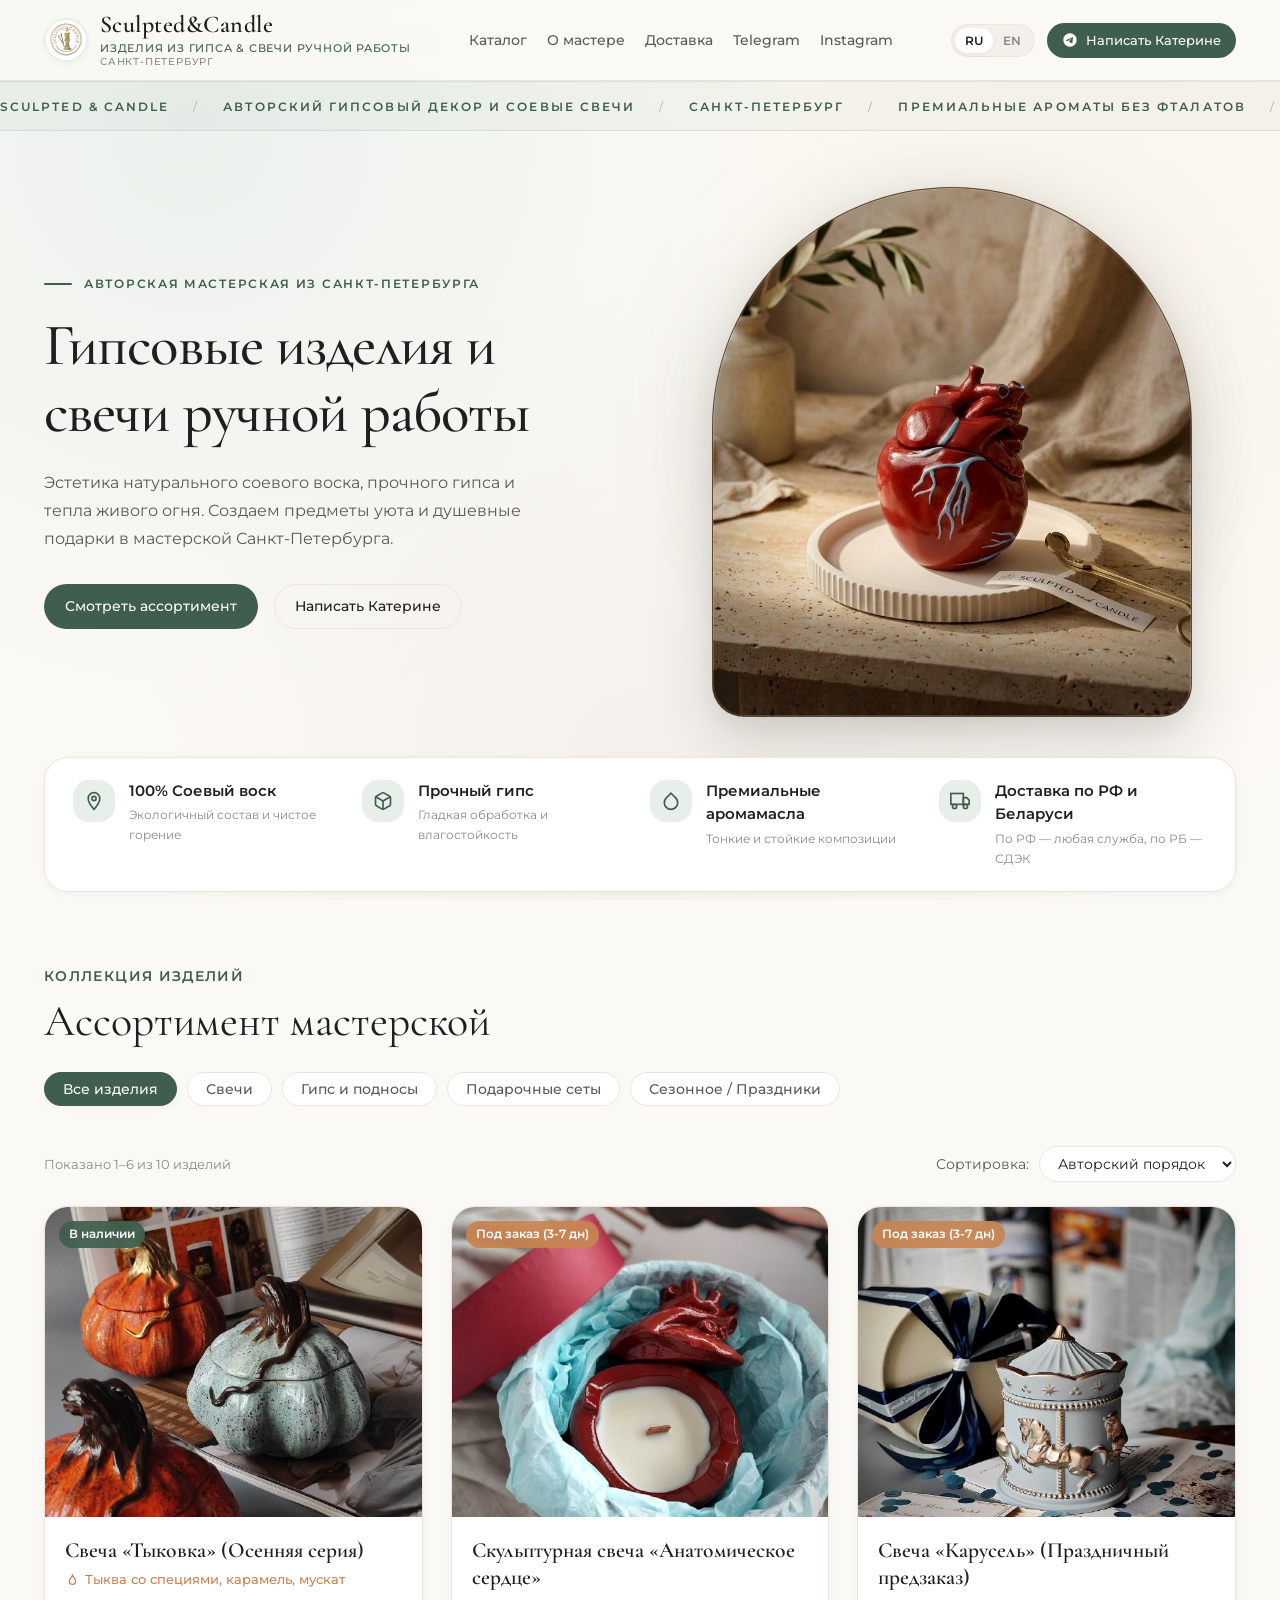
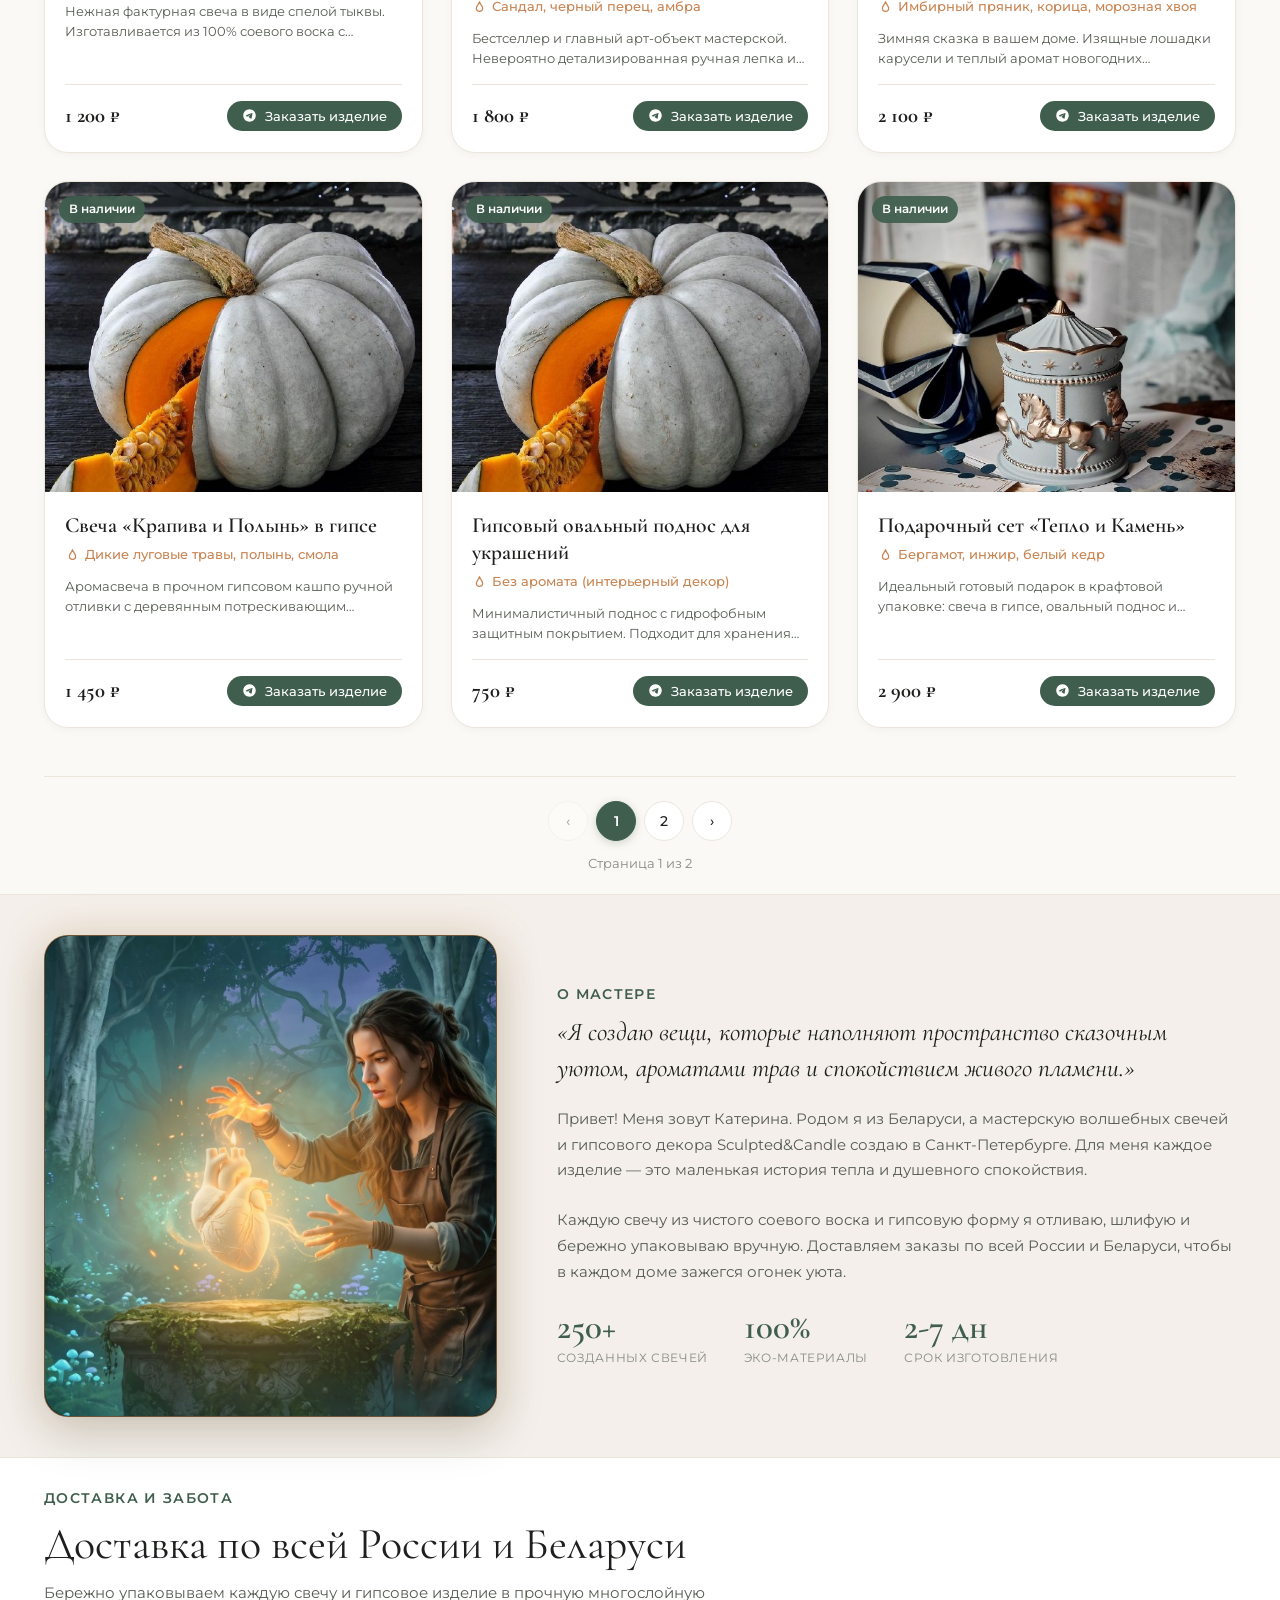
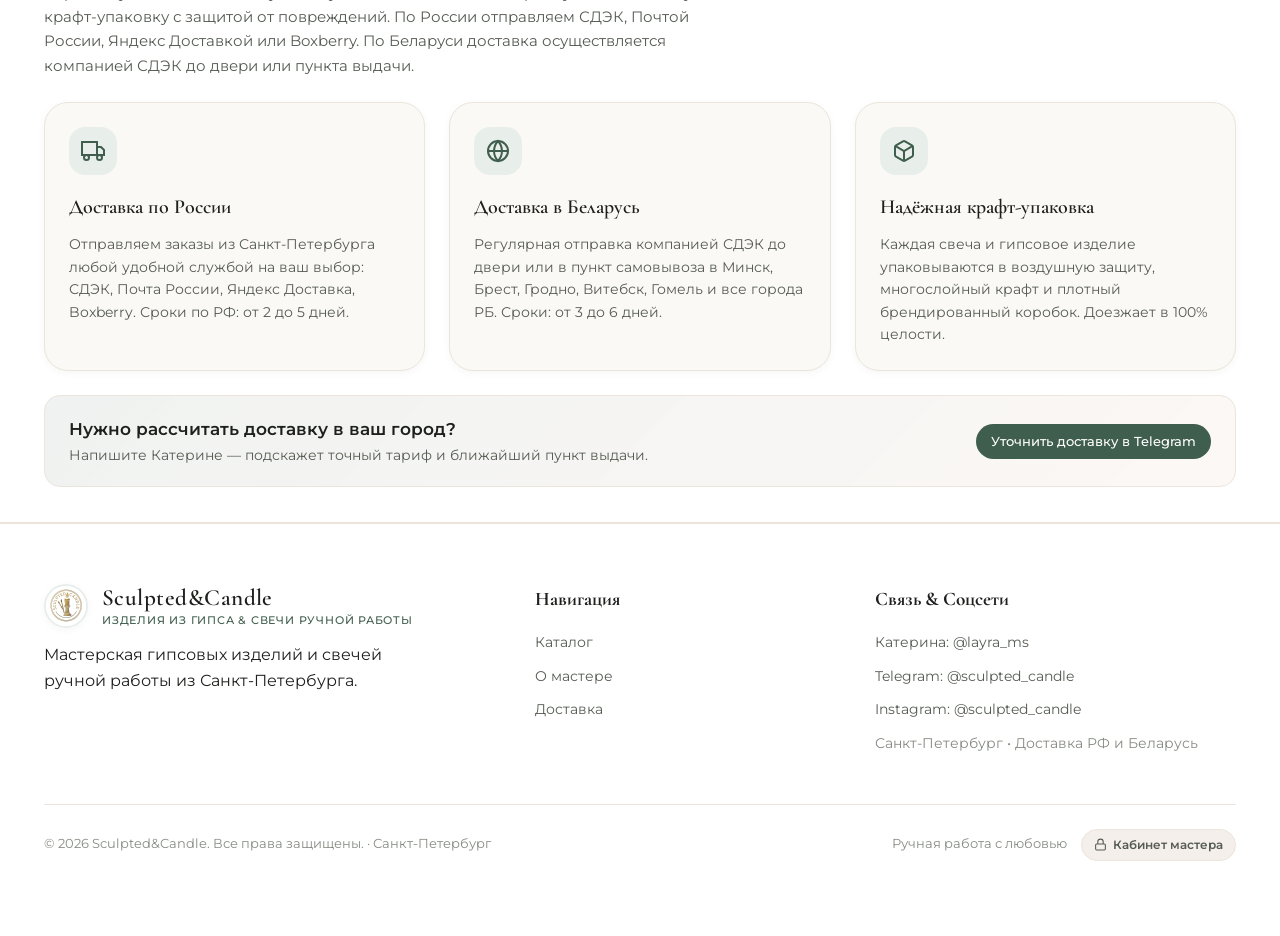
==== index.html @ 86b9620f "Официальный запуск витрины Sculpted & Candle" ====
<!DOCTYPE html>
<html lang="ru">
<head>
  <meta charset="UTF-8">
  <meta name="viewport" content="width=device-width, initial-scale=1.0">
  <title>Sculpted&Candle — Изделия из гипса&свечи ручной работы</title>
  <meta name="description" content="Мастерская гипсовых изделий и свечей ручной работы из натурального соевого воска. Санкт-Петербург, доставка по РФ и Беларуси.">
  <!-- Open Graph / Social -->
  <meta property="og:type" content="website">
  <meta property="og:title" content="Sculpted&Candle — Изделия из гипса&свечи ручной работы">
  <meta property="og:description" content="Мастерская гипсовых изделий и свечей ручной работы из натурального соевого воска. Санкт-Петербург, доставка по РФ и Беларуси.">
  <meta property="og:url" content="https://sculpted-candle.netlify.app">
  <meta property="og:image" content="https://sculpted-candle.netlify.app/assets/img/fairy_katerina.jpg">
  <meta property="og:locale" content="ru_RU">
  <meta name="twitter:card" content="summary_large_image">
  <meta name="theme-color" content="#3F5E4D">
  <link rel="icon" type="image/jpeg" href="assets/img/logo.jpg">
  <link rel="preconnect" href="https://fonts.googleapis.com">
  <link rel="preconnect" href="https://fonts.gstatic.com" crossorigin>
  <link href="https://fonts.googleapis.com/css2?family=Cormorant+Garamond:ital,wght@0,400;0,500;0,600;0,700;1,400;1,600&family=Montserrat:ital,wght@0,300;0,400;0,500;0,600;0,700;1,400&display=swap" rel="stylesheet">
  <link rel="stylesheet" href="assets/css/style.css?v=2.8">
</head>
<body>

  <!-- Ambient Backdrop -->
  <div class="bg-ambient"></div>

  <!-- Navigation (Чистая брендовая витрина без дублирования) -->
  <header class="navbar">
    <div class="container nav-inner">
      <a href="index.html" class="brand-wrap">
        <img src="assets/img/logo.jpg" alt="Sculpted&Candle" class="brand-logo" onerror="this.style.display='none'">
        <div class="brand-title">
          <span class="brand-name">Sculpted&Candle</span>
          <span class="brand-sub" data-i18n="navBrandSub">Изделия из гипса & свечи ручной работы</span>
          <span class="brand-city" data-i18n="navBrandCity">Санкт-Петербург</span>
        </div>
      </a>

      <ul class="nav-links">
        <li><a href="#catalog" data-i18n="navCatalog">Каталог</a></li>
        <li><a href="#about" data-i18n="navAbout">О мастере</a></li>
        <li><a href="#delivery" data-i18n="navDelivery">Доставка</a></li>
        <li><a href="https://t.me/sculpted_candle" target="_blank" rel="noopener noreferrer">Telegram</a></li>
        <li><a href="https://instagram.com/sculpted_candle" target="_blank" rel="noopener noreferrer">Instagram</a></li>
      </ul>

      <div class="nav-actions">
        <!-- Language Switcher -->
        <div class="lang-toggle">
          <button class="lang-btn active" data-lang="ru">RU</button>
          <button class="lang-btn" data-lang="en">EN</button>
        </div>

        <a href="https://t.me/layra_ms" target="_blank" rel="noopener noreferrer" class="btn btn-primary btn-sm btn-nav-contact">
          <svg width="16" height="16" viewBox="0 0 24 24" fill="currentColor"><path d="M12 2C6.48 2 2 6.48 2 12s4.48 10 10 10 10-4.48 10-10S17.52 2 12 2zm4.64 6.8c-.15 1.58-.8 5.42-1.13 7.19-.14.75-.42 1-.68 1.03-.58.05-1.02-.38-1.58-.75-.88-.58-1.38-.94-2.23-1.5-.99-.65-.35-1.01.22-1.59.15-.15 2.71-2.48 2.76-2.69a.2.2 0 0 0-.05-.18c-.06-.05-.14-.03-.21-.02-.09.02-1.49.95-4.22 2.79-.4.27-.76.41-1.08.4-.36-.01-1.04-.2-1.55-.37-.63-.2-1.12-.31-1.08-.66.02-.18.27-.37.75-.56 2.94-1.28 4.91-2.12 5.9-2.53 2.81-1.17 3.39-1.37 3.77-1.38.08 0 .27.02.39.12.1.08.13.19.14.27-.01.06.01.24 0 .34z"/></svg>
          <span data-i18n="heroCtaTelegram">Написать Катерине</span>
        </a>
      </div>
    </div>

    <!-- Permanent Mobile Sticky Navigation Strip -->
    <nav class="mobile-sticky-nav-strip" aria-label="Быстрая навигация">
      <a href="#catalog" class="mob-nav-pill" data-i18n="navCatalog">Каталог</a>
      <a href="#about" class="mob-nav-pill" data-i18n="navAbout">О мастере</a>
      <a href="#delivery" class="mob-nav-pill" data-i18n="navDelivery">Доставка</a>
      <a href="https://t.me/layra_ms" target="_blank" rel="noopener noreferrer" class="mob-nav-pill mob-nav-pill-tg">
        <svg width="12" height="12" viewBox="0 0 24 24" fill="currentColor"><path d="M12 2C6.48 2 2 6.48 2 12s4.48 10 10 10 10-4.48 10-10S17.52 2 12 2zm4.64 6.8c-.15 1.58-.8 5.42-1.13 7.19-.14.75-.42 1-.68 1.03-.58.05-1.02-.38-1.58-.75-.88-.58-1.38-.94-2.23-1.5-.99-.65-.35-1.01.22-1.59.15-.15 2.71-2.48 2.76-2.69a.2.2 0 0 0-.05-.18c-.06-.05-.14-.03-.21-.02-.09.02-1.49.95-4.22 2.79-.4.27-.76.41-1.08.4-.36-.01-1.04-.2-1.55-.37-.63-.2-1.12-.31-1.08-.66.02-.18.27-.37.75-.56 2.94-1.28 4.91-2.12 5.9-2.53 2.81-1.17 3.39-1.37 3.77-1.38.08 0 .27.02.39.12.1.08.13.19.14.27-.01.06.01.24 0 .34z"/></svg>
        <span>Telegram</span>
      </a>
    </nav>
  </header>

  <main>
    <!-- Running Marquee Ticker (Clean editorial atelier signature) -->
    <div class="hero-ticker-wrap">
      <div class="hero-ticker-track">
        <span>SCULPTED &amp; CANDLE</span><span class="ticker-sep">/</span>
        <span>АВТОРСКИЙ ГИПСОВЫЙ ДЕКОР И СОЕВЫЕ СВЕЧИ</span><span class="ticker-sep">/</span>
        <span>САНКТ-ПЕТЕРБУРГ</span><span class="ticker-sep">/</span>
        <span>ПРЕМИАЛЬНЫЕ АРОМАТЫ БЕЗ ФТАЛАТОВ</span><span class="ticker-sep">/</span>
        <span>ДЕРЕВЯННЫЙ ПОТРЕСКИВАЮЩИЙ ФИТИЛЬ</span><span class="ticker-sep">/</span>
        <span>ДОСТАВКА ПО РОССИИ И БЕЛАРУСИ</span><span class="ticker-sep">/</span>
        <span>SCULPTED &amp; CANDLE</span><span class="ticker-sep">/</span>
        <span>АВТОРСКИЙ ГИПСОВЫЙ ДЕКОР И СОЕВЫЕ СВЕЧИ</span><span class="ticker-sep">/</span>
        <span>САНКТ-ПЕТЕРБУРГ</span><span class="ticker-sep">/</span>
        <span>ПРЕМИАЛЬНЫЕ АРОМАТЫ БЕЗ ФТАЛАТОВ</span><span class="ticker-sep">/</span>
        <span>ДЕРЕВЯННЫЙ ПОТРЕСКИВАЮЩИЙ ФИТИЛЬ</span><span class="ticker-sep">/</span>
        <span>ДОСТАВКА ПО РОССИИ И БЕЛАРУСИ</span><span class="ticker-sep">/</span>
      </div>
    </div>

    <!-- Hero Section (Haute Boutique Atelier Standard) -->
    <section id="hero" class="hero-section">
      <div class="container hero-grid">
        
        <!-- Left 50%: Editorial Typography & CTAs -->
        <div class="hero-text-wrap">
          <div class="hero-editorial-label">
            <span class="editorial-line"></span>
            <span data-i18n="heroTag">Авторская мастерская · Санкт-Петербург</span>
          </div>
          <h1 class="hero-main-title" data-i18n="heroTitle">
            Скульптурные свечи & гипсовый декор
          </h1>
          <p class="hero-desc" data-i18n="heroDesc">
            Эстетика натурального соевого воска, шелковистого гипса и тепла живого огня. Создаем предметы уюта, интерьерные арт-объекты и душевные подарки в мастерской Санкт-Петербурга.
          </p>
          <div class="hero-cta">
            <a href="#catalog" class="btn btn-primary btn-lg btn-hero-catalog" data-i18n="heroCtaCatalog">
              <span>Смотреть ассортимент</span>
              <svg width="16" height="16" viewBox="0 0 24 24" fill="none" stroke="currentColor" stroke-width="2.2" stroke-linecap="round" stroke-linejoin="round"><line x1="5" y1="12" x2="19" y2="12"/><polyline points="12 5 19 12 12 19"/></svg>
            </a>
            <a href="https://t.me/layra_ms" target="_blank" rel="noopener noreferrer" class="btn btn-outline btn-lg" data-i18n="heroCtaTelegram">Написать Катерине</a>
          </div>
        </div>

        <!-- Right 50%: Haute Boutique Arched Portal & Living Atelier Composition -->
        <div class="hero-portal-wrap magic-hero-card" id="magicHeroCard">
          <!-- Subtle warm aura -->
          <div class="portal-ambient-aura"></div>

          <!-- Main Arched Editorial Portal -->
          <div class="portal-frame">
            <img id="hero-img-display" src="assets/img/hero_showcase.jpg?v=2.9" alt="Скульптурная свеча «Анатомическое сердце»" class="portal-img" onerror="this.src='assets/img/product_6.jpg'">
            <!-- Canvas for warm golden floating embers -->
            <canvas id="hero-sparks-canvas" class="hero-sparks-canvas"></canvas>
            <div class="portal-lens-overlay"></div>
          </div>
        </div>

      </div>

      <!-- Features Pill Bar -->
      <div id="features" class="container reveal" style="margin-top: 40px;">
        <div class="features-bar">
          <div class="feat-item">
            <div class="feat-icon-wrap">
              <svg width="20" height="20" viewBox="0 0 24 24" fill="none" stroke="currentColor" stroke-width="2"><path d="M12 2a7 7 0 0 0-7 7c0 5 7 13 7 13s7-8 7-13a7 7 0 0 0-7-7z"/><circle cx="12" cy="9" r="2.5"/></svg>
            </div>
            <div>
              <div class="feat-title" data-i18n="feat1Title">100% Соевый воск</div>
              <div class="feat-desc" data-i18n="feat1Desc">Экологичный состав и чистое горение</div>
            </div>
          </div>

          <div class="feat-item">
            <div class="feat-icon-wrap">
              <svg width="20" height="20" viewBox="0 0 24 24" fill="none" stroke="currentColor" stroke-width="2"><path d="M21 16V8a2 2 0 0 0-1-1.73l-7-4a2 2 0 0 0-2 0l-7 4A2 2 0 0 0 3 8v8a2 2 0 0 0 1 1.73l7 4a2 2 0 0 0 2 0l7-4A2 2 0 0 0 21 16z"/><polyline points="3.27 6.96 12 12.01 20.73 6.96"/><line x1="12" y1="22.08" x2="12" y2="12"/></svg>
            </div>
            <div>
              <div class="feat-title" data-i18n="feat2Title">Прочный гипс</div>
              <div class="feat-desc" data-i18n="feat2Desc">Гладкая обработка и влагостойкость</div>
            </div>
          </div>

          <div class="feat-item">
            <div class="feat-icon-wrap">
              <svg width="20" height="20" viewBox="0 0 24 24" fill="none" stroke="currentColor" stroke-width="2"><path d="M12 2.69l5.66 5.66a8 8 0 1 1-11.31 0z"/></svg>
            </div>
            <div>
              <div class="feat-title" data-i18n="feat3Title">Премиальные аромамасла</div>
              <div class="feat-desc" data-i18n="feat3Desc">Тонкие и стойкие композиции</div>
            </div>
          </div>

          <div class="feat-item">
            <div class="feat-icon-wrap">
              <svg width="20" height="20" viewBox="0 0 24 24" fill="none" stroke="currentColor" stroke-width="2"><rect x="1" y="3" width="15" height="13"/><polygon points="16 8 20 8 23 11 23 16 16 16 16 8"/><circle cx="5.5" cy="18.5" r="2.5"/><circle cx="18.5" cy="18.5" r="2.5"/></svg>
            </div>
            <div>
              <div class="feat-title" data-i18n="feat4Title">Доставка по РФ и Беларуси</div>
              <div class="feat-desc" data-i18n="feat4Desc">По РФ — любая служба, по РБ — СДЭК</div>
            </div>
          </div>
        </div>
      </div>
    </section>

    <!-- Catalog Section -->
    <section id="catalog" class="catalog-section">
      <div class="container">
        <div class="section-head reveal">
          <div>
            <div class="section-subtitle" data-i18n="catalogSubtitle">Коллекция изделий</div>
            <h2 class="heading-lg" data-i18n="catalogTitle">Ассортимент мастерской</h2>
          </div>
        </div>

        <!-- Filter Tabs (Динамически формируются из админки) -->
        <div id="catalog-filter-bar" class="filter-bar"></div>

        <!-- Holiday Subfilters (Подсылки по праздникам при переходе на "Сезонное") -->
        <div id="holiday-subfilters" class="holiday-subfilters" style="display: none;">
          <div class="holiday-subfilters-header">
            <span data-i18n="holidayHeader">Тематические сезонные серии:</span>
          </div>
          <div class="holiday-chips-scroll" id="holiday-chips-container">
            <button class="holiday-chip active" data-holiday="all" onclick="filterByHoliday('all')">Все серии</button>
            <button class="holiday-chip" data-holiday="ny" onclick="filterByHoliday('ny')">Новый Год & Рождество</button>
            <button class="holiday-chip" data-holiday="feb14" onclick="filterByHoliday('feb14')">14 Февраля</button>
            <button class="holiday-chip" data-holiday="mar8" onclick="filterByHoliday('mar8')">8 Марта</button>
            <button class="holiday-chip" data-holiday="teacher" onclick="filterByHoliday('teacher')">День Учителя / 1 Сентября</button>
            <button class="holiday-chip" data-holiday="autumn" onclick="filterByHoliday('autumn')">Осенняя серия</button>
            <button class="holiday-chip" data-holiday="bday" onclick="filterByHoliday('bday')">День Рождения</button>
          </div>
        </div>

        <!-- Catalog Toolbar: Сортировка и счетчик -->
        <div class="catalog-toolbar">
          <div class="pagination-info" id="catalog-count-info">Загрузка каталога...</div>
          <div class="catalog-sort-wrap">
            <span data-i18n="catalogSortLabel">Сортировка:</span>
            <select id="catalog-sort-select" class="sort-select" onchange="handleSortChange(this.value)">
              <option value="default" data-i18n="sortDefault">Авторский порядок</option>
              <option value="price-asc" data-i18n="sortPriceAsc">Сначала недорогие</option>
              <option value="price-desc" data-i18n="sortPriceDesc">Сначала премиум</option>
            </select>
          </div>
        </div>

        <!-- Products Grid (только чистая премиум-витрина) -->
        <div id="products-grid" class="products-grid"></div>

        <!-- Catalog Pagination Controls -->
        <div id="catalog-pagination" class="pagination-wrap"></div>
      </div>
    </section>

    <!-- About Master Section -->
    <section id="about" class="about-section">
      <div class="container about-grid">
        
        <!-- Left: Elegant Atelier Photo Frame with Living Animated Portrait -->
        <div class="about-avatar-card reveal-left magic-avatar-frame" id="magicAboutCard">
          <div class="about-character-stage">
            <img id="about-img-display" src="assets/img/fairy_katerina.jpg" alt="Катерина — мастер Sculpted&Candle" class="about-avatar-img magic-living-character" loading="lazy" onerror="this.src='assets/img/product_4.jpg'">
            
            <!-- Dynamic Candlelight Hearth Glow -->
            <div class="hearth-living-glow"></div>
            
            <!-- Living Pulsing Flame on the Candle Hearth -->
            <div class="magic-living-candle-flame"></div>
            
            <!-- Rising Aromatic Vapor / Smoke -->
            <div class="candle-smoke-vapor"></div>
            
            <!-- Live Golden Sparks Canvas for About section -->
            <canvas id="about-sparks-canvas" class="about-sparks-canvas"></canvas>
            <div class="magic-glow-overlay"></div>
          </div>
        </div>

        <!-- Right: Narrative & Stats -->
        <div class="reveal-right">
          <div class="section-subtitle" data-i18n="aboutSub">О мастере</div>
          <blockquote class="about-quote" data-i18n="aboutQuote">
            «Я создаю вещи, которые наполняют пространство сказочным уютом, ароматами трав и спокойствием живого пламени.»
          </blockquote>
          <p class="about-text" data-i18n="aboutText1">
            Привет! Меня зовут Катерина. Родом я из Беларуси, а мастерскую волшебных свечей и гипсового декора Sculpted&Candle создаю в Санкт-Петербурге. Для меня каждое изделие — это маленькая история тепла и душевного спокойствия.
          </p>
          <p class="about-text" data-i18n="aboutText2">
            Каждую свечу из чистого соевого воска и гипсовую форму я отливаю, шлифую и бережно упаковываю вручную. Доставляем заказы по всей России и Беларуси, чтобы в каждом доме зажегся огонек уюта.
          </p>
          
          <div class="about-stats">
            <div>
              <div class="stat-num" data-i18n="stat1Num">250+</div>
              <div class="stat-label" data-i18n="stat1Lbl">Созданных свечей</div>
            </div>
            <div>
              <div class="stat-num" data-i18n="stat2Num">100%</div>
              <div class="stat-label" data-i18n="stat2Lbl">Эко-материалы</div>
            </div>
            <div>
              <div class="stat-num" data-i18n="stat3Num">2-7 дн</div>
              <div class="stat-label" data-i18n="stat3Lbl">Срок изготовления</div>
            </div>
          </div>
        </div>

      </div>
    </section>

    <!-- Dedicated Delivery Section (Отдельный блок Доставка) -->
    <section id="delivery" class="delivery-section">
      <div class="container">
        <div class="section-head reveal" style="margin-bottom: 24px;">
          <div>
            <div class="section-subtitle" data-i18n="deliverySub">Доставка и забота</div>
            <h2 class="heading-lg" data-i18n="deliveryTitle">Доставка по всей России и Беларуси</h2>
            <p class="section-desc delivery-lead-desc" data-i18n="deliveryDesc" style="margin-top: 10px; color: var(--text-secondary); max-width: 680px; font-size: 0.95rem; line-height: 1.6;">
              Бережно упаковываем каждую свечу и гипсовое изделие в прочную многослойную крафт-упаковку с защитой от повреждений. По России отправляем СДЭК, Почтой России, Яндекс Доставкой или Boxberry. По Беларуси доставка осуществляется компанией СДЭК до двери или пункта выдачи.
            </p>
          </div>
        </div>

        <div class="delivery-grid reveal">
          <div class="delivery-card">
            <div class="delivery-card-icon">
              <svg width="24" height="24" viewBox="0 0 24 24" fill="none" stroke="currentColor" stroke-width="2"><rect x="1" y="3" width="15" height="13"/><polygon points="16 8 20 8 23 11 23 16 16 16 16 8"/><circle cx="5.5" cy="18.5" r="2.5"/><circle cx="18.5" cy="18.5" r="2.5"/></svg>
            </div>
            <h3 class="delivery-card-title" data-i18n="delivery1Title">Доставка по России</h3>
            <p class="delivery-card-desc" data-i18n="delivery1Desc">Отправляем заказы из Санкт-Петербурга любой удобной службой на ваш выбор: СДЭК, Почта России, Яндекс Доставка, Boxberry. Сроки по РФ: от 2 до 5 дней.</p>
          </div>

          <div class="delivery-card">
            <div class="delivery-card-icon">
              <svg width="24" height="24" viewBox="0 0 24 24" fill="none" stroke="currentColor" stroke-width="2"><circle cx="12" cy="12" r="10"/><path d="M2 12h20"/><path d="M12 2a15.3 15.3 0 0 1 4 10 15.3 15.3 0 0 1-4 10 15.3 15.3 0 0 1-4-10 15.3 15.3 0 0 1 4-10z"/></svg>
            </div>
            <h3 class="delivery-card-title" data-i18n="delivery2Title">Доставка в Беларусь</h3>
            <p class="delivery-card-desc" data-i18n="delivery2Desc">Регулярная отправка компанией СДЭК до двери или в пункт самовывоза в Минск, Брест, Гродно, Витебск, Гомель и все города РБ. Сроки: от 3 до 6 дней.</p>
          </div>

          <div class="delivery-card">
            <div class="delivery-card-icon">
              <svg width="24" height="24" viewBox="0 0 24 24" fill="none" stroke="currentColor" stroke-width="2"><path d="M21 16V8a2 2 0 0 0-1-1.73l-7-4a2 2 0 0 0-2 0l-7 4A2 2 0 0 0 3 8v8a2 2 0 0 0 1 1.73l7 4a2 2 0 0 0 2 0l7-4A2 2 0 0 0 21 16z"/><polyline points="3.27 6.96 12 12.01 20.73 6.96"/><line x1="12" y1="22.08" x2="12" y2="12"/></svg>
            </div>
            <h3 class="delivery-card-title" data-i18n="delivery3Title">Надёжная крафт-упаковка</h3>
            <p class="delivery-card-desc" data-i18n="delivery3Desc">Каждая свеча и гипсовое изделие упаковываются в воздушную защиту, многослойный крафт и плотный брендированный коробок. Доезжает в 100% целости.</p>
          </div>
        </div>

        <div class="delivery-cta-bar">
          <div>
            <div style="font-weight: 600; color: var(--text-primary); font-size: 1.05rem;" data-i18n="deliveryCtaText">Нужно рассчитать доставку в ваш город?</div>
            <div style="font-size: 0.86rem; color: var(--text-secondary); margin-top: 2px;" data-i18n="deliveryCtaSub">Напишите Катерине — подскажет точный тариф и ближайший пункт выдачи.</div>
          </div>
          <a href="https://t.me/layra_ms?text=%D0%97%D0%B4%D1%80%D0%B0%D0%B2%D1%81%D1%82%D0%B2%D1%83%D0%B9%D1%82%D0%B5%2C%20%D0%BF%D0%BE%D0%B4%D1%81%D0%BA%D0%B0%D0%B6%D0%B8%D1%82%D0%B5%20%D1%81%D1%82%D0%BE%D0%B8%D0%BC%D0%BE%D1%81%D1%82%D1%8C%20%D0%B4%D0%BE%D1%81%D1%82%D0%B0%D0%B2%D0%BA%D0%B8" target="_blank" rel="noopener noreferrer" class="btn btn-primary btn-sm" data-i18n="deliveryCtaBtn">
            Уточнить доставку в Telegram
          </a>
        </div>
      </div>
    </section>
  </main>

  <!-- Footer -->
  <footer id="footer" class="footer">
    <div class="container">
      <div class="footer-grid">
        <div class="footer-col footer-col-brand">
          <div class="brand-wrap footer-brand-wrap">
            <img src="assets/img/logo.jpg" alt="" class="brand-logo" onerror="this.style.display='none'">
            <div class="brand-title" style="text-align: left; align-items: flex-start;">
              <span class="brand-name" style="font-size: 1.45rem;">Sculpted&Candle</span>
              <span class="brand-sub" data-i18n="navBrandSub">Изделия из гипса&свечи ручной работы</span>
            </div>
          </div>
          <p class="footer-tagline" data-i18n="footerTagline">
            Мастерская гипсовых изделий и свечей ручной работы из Санкт-Петербурга.
          </p>
        </div>
        <div class="footer-col">
          <h4 data-i18n="footerNavTitle">Навигация</h4>
          <ul>
            <li><a href="#catalog" data-i18n="navCatalog">Каталог</a></li>
            <li><a href="#about" data-i18n="navAbout">О мастере</a></li>
            <li><a href="#delivery" data-i18n="navDelivery">Доставка</a></li>
          </ul>
        </div>
        <div class="footer-col">
          <h4 data-i18n="footerContactTitle">Связь & Соцсети</h4>
          <ul>
            <li><a href="https://t.me/layra_ms" target="_blank" rel="noopener noreferrer">Катерина: @layra_ms</a></li>
            <li><a href="https://t.me/sculpted_candle" target="_blank" rel="noopener noreferrer">Telegram: @sculpted_candle</a></li>
            <li><a href="https://instagram.com/sculpted_candle" target="_blank" rel="noopener noreferrer">Instagram: @sculpted_candle</a></li>
            <li><span style="color: var(--text-muted); font-size: 0.85rem;" data-i18n="footerLocation">Санкт-Петербург • Доставка РФ и Беларусь</span></li>
          </ul>
        </div>
      </div>

      <div class="footer-bottom">
        <div data-i18n="footerCopy">© 2026 Sculpted&Candle. Все права защищены. · Санкт-Петербург</div>
        <div class="footer-bottom-actions">
          <span data-i18n="footerCraftLove">Ручная работа с любовью</span>
          <!-- Прямой вход в админ-панель -->
          <a href="admin.html" class="admin-entry-badge" title="Вход в кабинет мастера">
            <svg width="13" height="13" viewBox="0 0 24 24" fill="none" stroke="currentColor" stroke-width="2"><rect x="3" y="11" width="18" height="11" rx="2" ry="2"/><path d="M7 11V7a5 5 0 0 1 10 0v4"/></svg>
            <span data-i18n="footerMasterCabinet">Кабинет мастера</span>
          </a>
        </div>
      </div>
    </div>
  </footer>



  <!-- MODAL: Quick View -->
  <div id="modal-quickview" class="modal-backdrop">
    <div class="modal-box">
      <div class="modal-header">
        <h4 class="font-serif" style="font-size: 1.3rem;" data-i18n="modalQuickTitle">Детали изделия</h4>
        <button class="modal-close">&times;</button>
      </div>
      <div id="quickview-modal-body" class="modal-body"></div>
    </div>
  </div>

  <!-- Scroll to Top -->
  <button id="scroll-top-btn" class="scroll-top-btn" aria-label="Наверх" onclick="window.scrollTo({top: 0, behavior: 'smooth'})">
    <svg width="20" height="20" viewBox="0 0 24 24" fill="none" stroke="currentColor" stroke-width="2.5" stroke-linecap="round" stroke-linejoin="round"><polyline points="18 15 12 9 6 15"/></svg>
  </button>

  <!-- Mobile Floating Bottom Navigation Bar (Always with user on scroll) -->
  <nav class="mobile-bottom-nav" aria-label="Мобильная навигация">
    <a href="#hero" class="mobile-nav-item active" data-nav="hero" onclick="window.scrollTo({top: 0, behavior: 'smooth'}); return false;">
      <svg width="19" height="19" viewBox="0 0 24 24" fill="none" stroke="currentColor" stroke-width="2" stroke-linecap="round" stroke-linejoin="round"><path d="M3 9l9-7 9 7v11a2 2 0 0 1-2 2H5a2 2 0 0 1-2-2z"/><polyline points="9 22 9 12 15 12 15 22"/></svg>
      <span>Главная</span>
    </a>
    <a href="#catalog" class="mobile-nav-item" data-nav="catalog">
      <svg width="19" height="19" viewBox="0 0 24 24" fill="none" stroke="currentColor" stroke-width="2" stroke-linecap="round" stroke-linejoin="round"><rect x="3" y="3" width="7" height="7"/><rect x="14" y="3" width="7" height="7"/><rect x="14" y="14" width="7" height="7"/><rect x="3" y="14" width="7" height="7"/></svg>
      <span>Каталог</span>
    </a>
    <a href="#about" class="mobile-nav-item" data-nav="about">
      <svg width="19" height="19" viewBox="0 0 24 24" fill="none" stroke="currentColor" stroke-width="2" stroke-linecap="round" stroke-linejoin="round"><path d="M20 21v-2a4 4 0 0 0-4-4H8a4 4 0 0 0-4 4v2"/><circle cx="12" cy="7" r="4"/></svg>
      <span>Мастер</span>
    </a>
    <a href="#delivery" class="mobile-nav-item" data-nav="delivery">
      <svg width="19" height="19" viewBox="0 0 24 24" fill="none" stroke="currentColor" stroke-width="2" stroke-linecap="round" stroke-linejoin="round"><rect x="1" y="3" width="15" height="13"/><polygon points="16 8 20 8 23 11 23 16 16 16 16 8"/><circle cx="5.5" cy="18.5" r="2.5"/><circle cx="18.5" cy="18.5" r="2.5"/></svg>
      <span>Доставка</span>
    </a>
    <a href="https://t.me/layra_ms" target="_blank" rel="noopener noreferrer" class="mobile-nav-item nav-tg-item">
      <svg width="19" height="19" viewBox="0 0 24 24" fill="currentColor"><path d="M12 2C6.48 2 2 6.48 2 12s4.48 10 10 10 10-4.48 10-10S17.52 2 12 2zm4.64 6.8c-.15 1.58-.8 5.42-1.13 7.19-.14.75-.42 1-.68 1.03-.58.05-1.02-.38-1.58-.75-.88-.58-1.38-.94-2.23-1.5-.99-.65-.35-1.01.22-1.59.15-.15 2.71-2.48 2.76-2.69a.2.2 0 0 0-.05-.18c-.06-.05-.14-.03-.21-.02-.09.02-1.49.95-4.22 2.79-.4.27-.76.41-1.08.4-.36-.01-1.04-.2-1.55-.37-.63-.2-1.12-.31-1.08-.66.02-.18.27-.37.75-.56 2.94-1.28 4.91-2.12 5.9-2.53 2.81-1.17 3.39-1.37 3.77-1.38.08 0 .27.02.39.12.1.08.13.19.14.27-.01.06.01.24 0 .34z"/></svg>
      <span>Написать</span>
    </a>
  </nav>

  <script src="assets/js/app.js?v=2.7"></script>
</body>
</html>
---- assets/css/style.css ----
/* ==========================================================================
   SCULPTED & CANDLE — Sage & Warm Plaster Design System
   Cinematic craft, tactile minimalism & modern luxury aesthetic
   ========================================================================== */

@import url('https://fonts.googleapis.com/css2?family=Cormorant+Garamond:ital,wght@0,400;0,500;0,600;0,700;1,400;1,600&family=Montserrat:ital,wght@0,300;0,400;0,500;0,600;0,700;1,400&display=swap');

:root {
  --font-serif: 'Cormorant Garamond', Georgia, 'Times New Roman', serif;
  --font-sans: 'Montserrat', -apple-system, BlinkMacSystemFont, 'Segoe UI', Roboto, sans-serif;
  --font-montserrat: var(--font-sans);

  /* Palette: Sage & Warm Plaster */
  --bg-main: #FBF9F5;
  --bg-surface: #FFFFFF;
  --bg-subtle: #F4EFEA;
  --bg-card: #FFFFFF;
  --border-light: #EBE5DC;
  --border-focus: #446252;

  --text-primary: #1E201D;
  --text-secondary: #565C53;
  --text-muted: #878C83;

  --accent-sage: #3F5E4D;
  --accent-sage-dark: #2F4739;
  --accent-sage-light: #E8EFEA;
  --accent-terracotta: #C88452;
  --accent-amber: #DDA15E;
  --accent-amber-light: #FBF3E7;

  --shadow-sm: 0 2px 8px rgba(30, 32, 29, 0.04);
  --shadow-md: 0 8px 24px rgba(30, 32, 29, 0.06);
  --shadow-lg: 0 16px 40px rgba(30, 32, 29, 0.09);
  --shadow-hover: 0 20px 48px rgba(63, 94, 77, 0.12);

  --radius-sm: 8px;
  --radius-md: 16px;
  --radius-lg: 24px;
  --radius-full: 9999px;

  --transition: all 0.3s cubic-bezier(0.16, 1, 0.3, 1);
}

/* Reset & Base */
*, *::before, *::after {
  box-sizing: border-box;
  margin: 0;
  padding: 0;
}

html {
  scroll-behavior: smooth;
  scroll-padding-top: 110px;
  font-size: 16px;
  color-scheme: light;
}

body {
  font-family: var(--font-sans);
  background-color: var(--bg-main);
  color: var(--text-primary);
  line-height: 1.6;
  overflow-x: hidden;
  -webkit-font-smoothing: antialiased;
}

img {
  max-width: 100%;
  display: block;
}

button, input, select, textarea {
  font-family: inherit;
}

a {
  color: inherit;
  text-decoration: none;
}

/* Ambient Grain / Background Glow */
.bg-ambient {
  position: fixed;
  top: 0;
  left: 0;
  width: 100%;
  height: 100%;
  pointer-events: none;
  z-index: -1;
  background: 
    radial-gradient(circle at 15% 15%, rgba(232, 239, 234, 0.8) 0%, transparent 45%),
    radial-gradient(circle at 85% 35%, rgba(251, 243, 231, 0.7) 0%, transparent 40%),
    radial-gradient(circle at 50% 85%, rgba(244, 239, 234, 0.9) 0%, transparent 50%),
    #FBF9F5;
}

/* Container */
.container {
  width: 100%;
  max-width: 1240px;
  margin: 0 auto;
  padding: 0 24px;
}

/* Typography Helpers */
.font-serif {
  font-family: var(--font-serif);
}

.heading-xl {
  font-family: var(--font-serif);
  font-size: clamp(2.5rem, 6vw, 4.2rem);
  font-weight: 400;
  line-height: 1.15;
  letter-spacing: -0.02em;
}

.heading-lg {
  font-family: var(--font-serif);
  font-size: clamp(2rem, 4vw, 2.75rem);
  font-weight: 400;
  line-height: 1.2;
}

.heading-md {
  font-family: var(--font-serif);
  font-size: 1.6rem;
  font-weight: 500;
  line-height: 1.3;
}

/* Navigation */
.navbar {
  position: sticky;
  top: 0;
  z-index: 100;
  backdrop-filter: blur(14px);
  -webkit-backdrop-filter: blur(14px);
  background-color: rgba(251, 249, 245, 0.85);
  border-bottom: 1px solid var(--border-light);
  transition: var(--transition);
}

.nav-inner {
  display: flex;
  align-items: center;
  justify-content: space-between;
  gap: 20px;
  height: 80px;
}

.brand-wrap {
  display: flex;
  align-items: center;
  gap: 12px;
  text-decoration: none;
  flex-shrink: 0;
}

.brand-logo {
  width: 44px;
  height: 44px;
  border-radius: var(--radius-full);
  object-fit: cover;
  border: 2px solid var(--accent-sage-light);
  box-shadow: var(--shadow-sm);
  flex-shrink: 0;
}

.brand-title {
  display: flex;
  flex-direction: column;
  align-items: flex-start;
  text-align: left;
  line-height: 1.15;
}

.brand-name {
  font-family: var(--font-serif);
  font-size: 1.5rem;
  font-weight: 600;
  letter-spacing: 0.02em;
  color: var(--text-primary);
  line-height: 1.1;
}

.brand-sub {
  font-family: var(--font-sans);
  font-size: 0.7rem;
  font-weight: 500;
  letter-spacing: 0.07em;
  text-transform: uppercase;
  color: var(--accent-sage);
  margin-top: 3px;
  text-align: left;
  white-space: nowrap;
}

.brand-city {
  font-family: var(--font-sans);
  font-size: 0.62rem;
  font-weight: 500;
  letter-spacing: 0.08em;
  text-transform: uppercase;
  color: var(--text-muted);
  margin-top: 2px;
}

.nav-links {
  display: flex;
  align-items: center;
  justify-content: center;
  gap: 20px;
  list-style: none;
  margin: 0;
  padding: 0;
}

.nav-actions {
  display: flex;
  align-items: center;
  justify-content: flex-end;
  gap: 12px;
  flex-shrink: 0;
}

.nav-links a {
  font-size: 0.88rem;
  font-weight: 500;
  color: var(--text-secondary);
  transition: var(--transition);
  position: relative;
  white-space: nowrap;
}

.nav-links a:hover {
  color: var(--accent-sage);
}

/* ==========================================================================
   Permanent Mobile Top Sticky Sub-Nav Strip (Always visible under logo on mobile)
   ========================================================================== */
.mobile-sticky-nav-strip {
  display: none;
}

@media (max-width: 820px) {
  .mobile-sticky-nav-strip {
    display: flex;
    align-items: center;
    justify-content: center;
    gap: 8px;
    padding: 6px 12px 8px;
    background: rgba(251, 249, 245, 0.98);
    border-top: 1px solid rgba(235, 229, 220, 0.75);
    width: 100%;
    overflow-x: auto;
    -webkit-overflow-scrolling: touch;
    scrollbar-width: none;
  }
  .mobile-sticky-nav-strip::-webkit-scrollbar {
    display: none;
  }
  .mob-nav-pill {
    display: inline-flex;
    align-items: center;
    gap: 5px;
    padding: 5px 12px;
    border-radius: 9999px;
    background: #FFFFFF;
    border: 1px solid var(--border-light);
    color: var(--text-secondary);
    font-size: 0.78rem;
    font-weight: 500;
    text-decoration: none;
    white-space: nowrap;
    transition: all 0.2s ease;
    box-shadow: 0 1px 3px rgba(30, 32, 29, 0.04);
  }
  .mob-nav-pill:active,
  .mob-nav-pill:hover {
    background: var(--accent-sage-light);
    color: var(--accent-sage-dark);
    border-color: var(--accent-sage);
  }
  .mob-nav-pill.mob-nav-pill-tg {
    background: #2AABEE;
    color: #FFFFFF;
    border-color: #2AABEE;
    font-weight: 600;
  }
  .mob-nav-pill.mob-nav-pill-tg svg {
    display: inline-block;
    vertical-align: middle;
  }
}

/* ==========================================================================
   Mobile Floating Bottom Navigation Bar (Always reachable under thumb)
   ========================================================================== */
.mobile-bottom-nav {
  display: none;
}

@media (max-width: 900px) {
  .mobile-bottom-nav {
    display: flex;
    position: fixed;
    bottom: 0;
    left: 0;
    right: 0;
    z-index: 99999 !important;
    background: rgba(255, 253, 249, 0.98);
    backdrop-filter: blur(20px);
    -webkit-backdrop-filter: blur(20px);
    border-top: 1px solid rgba(221, 161, 94, 0.35);
    box-shadow: 0 -4px 25px rgba(45, 36, 30, 0.1);
    padding: 6px 8px calc(6px + env(safe-area-inset-bottom, 0px));
    justify-content: space-around;
    align-items: center;
  }

  .mobile-nav-item {
    display: flex;
    flex-direction: column;
    align-items: center;
    justify-content: center;
    gap: 3px;
    color: var(--text-muted);
    text-decoration: none;
    padding: 4px 2px;
    border-radius: var(--radius-sm);
    transition: color 0.2s ease;
    flex: 1;
    min-width: 0;
    text-align: center;
  }

  .mobile-nav-item span {
    white-space: nowrap;
    overflow: hidden;
    text-overflow: ellipsis;
    font-size: 0.67rem;
    line-height: 1.2;
    text-align: center;
    max-width: 100%;
    display: block;
  }

  .mobile-nav-item svg {
    width: 19px;
    height: 19px;
    flex-shrink: 0;
    transition: color 0.2s ease, stroke-width 0.2s ease;
  }

  .mobile-nav-item:hover,
  .mobile-nav-item.active {
    color: var(--accent-sage);
    font-weight: 600;
  }

  .mobile-nav-item.active svg {
    transform: none !important;
    stroke-width: 2.3;
  }

  .mobile-nav-item.nav-tg-item {
    color: var(--accent-terracotta);
    font-weight: 600;
  }

  /* Padding at the bottom of the body so bottom bar never obscures content or footer */
  body {
    padding-bottom: 64px;
  }

  .scroll-top-btn {
    display: none !important;
  }

  .collection-promo-toast {
    bottom: 76px !important;
  }
}

/* Language Toggle Switch */
.lang-toggle {
  display: flex;
  align-items: center;
  background-color: var(--bg-subtle);
  border: 1px solid var(--border-light);
  border-radius: var(--radius-full);
  padding: 3px;
  cursor: pointer;
  transition: var(--transition);
}

.lang-btn {
  border: none;
  background: none;
  font-size: 0.78rem;
  font-weight: 600;
  padding: 5px 10px;
  border-radius: var(--radius-full);
  color: var(--text-muted);
  cursor: pointer;
  transition: var(--transition);
}

.lang-btn.active {
  background-color: var(--bg-surface);
  color: var(--text-primary);
  box-shadow: var(--shadow-sm);
}

/* Buttons */
.btn {
  display: inline-flex;
  align-items: center;
  justify-content: center;
  gap: 8px;
  font-size: 0.9rem;
  font-weight: 500;
  padding: 10px 20px;
  border-radius: var(--radius-full);
  transition: var(--transition);
  cursor: pointer;
  border: 1px solid transparent;
  white-space: nowrap;
}

.btn-primary {
  background-color: var(--accent-sage);
  color: #FFFFFF;
}

.btn-primary:hover {
  background-color: var(--accent-sage-dark);
  box-shadow: 0 8px 20px rgba(63, 94, 77, 0.25);
  transform: translateY(-1px);
}

.btn-outline {
  background-color: transparent;
  border-color: var(--border-light);
  color: var(--text-primary);
}

.btn-outline:hover {
  border-color: var(--accent-sage);
  color: var(--accent-sage);
  background-color: var(--accent-sage-light);
}

.btn-terracotta {
  background-color: var(--accent-terracotta);
  color: #FFFFFF;
}

.btn-terracotta:hover {
  background-color: #b27344;
  box-shadow: 0 8px 20px rgba(200, 132, 82, 0.25);
  transform: translateY(-1px);
}

.btn-sm {
  padding: 6px 14px;
  font-size: 0.82rem;
}

.btn-icon {
  width: 40px;
  height: 40px;
  padding: 0;
  border-radius: var(--radius-full);
}

/* ==========================================================================
   Haute Boutique Marquee Ticker (Linum Fumigans / Luxury Standard)
   ========================================================================== */
.hero-ticker-wrap {
  width: 100%;
  overflow: hidden;
  background: rgba(63, 94, 77, 0.04);
  border-top: 1px solid rgba(63, 94, 77, 0.12);
  border-bottom: 1px solid rgba(63, 94, 77, 0.12);
  padding: 11px 0;
  user-select: none;
  white-space: nowrap;
}

.hero-ticker-track {
  display: inline-flex;
  align-items: center;
  gap: 24px;
  animation: tickerScroll 36s linear infinite;
  font-family: var(--font-sans);
  font-size: 0.72rem;
  font-weight: 600;
  letter-spacing: 0.18em;
  color: var(--accent-sage);
  text-transform: uppercase;
  will-change: transform;
}

.hero-ticker-track:hover {
  animation-play-state: paused;
}

.ticker-sep {
  color: var(--accent-terracotta);
  opacity: 0.7;
  font-weight: 400;
}

@keyframes tickerScroll {
  from {
    transform: translateX(0);
  }
  to {
    transform: translateX(-50%);
  }
}

/* ==========================================================================
   Hero Section Editorial Typography (Left 50%)
   ========================================================================== */
.hero-section {
  padding: 56px 0 44px;
  position: relative;
  overflow: hidden;
}

.hero-grid {
  display: grid;
  grid-template-columns: 1fr 1fr;
  gap: 56px;
  align-items: center;
}

.hero-text-wrap {
  display: flex;
  flex-direction: column;
  align-items: flex-start;
  text-align: left;
}

.hero-editorial-label {
  display: inline-flex;
  align-items: center;
  gap: 12px;
  font-family: var(--font-sans);
  font-size: 0.76rem;
  font-weight: 600;
  letter-spacing: 0.14em;
  text-transform: uppercase;
  color: var(--accent-sage);
  margin-bottom: 18px;
}

.editorial-line {
  width: 28px;
  height: 2px;
  background-color: var(--accent-sage);
  border-radius: 1px;
}

.hero-main-title {
  font-family: var(--font-serif);
  font-size: clamp(2.4rem, 4.6vw, 3.8rem);
  font-weight: 500;
  line-height: 1.14;
  letter-spacing: -0.015em;
  color: var(--text-primary);
  max-width: 600px;
  margin: 0;
}

.hero-desc {
  font-family: var(--font-sans);
  font-size: 1.02rem;
  color: var(--text-secondary);
  margin-top: 22px;
  max-width: 520px;
  line-height: 1.72;
}

.hero-cta {
  display: flex;
  align-items: center;
  gap: 16px;
  margin-top: 32px;
  flex-wrap: wrap;
}

.btn-hero-catalog {
  display: inline-flex;
  align-items: center;
  gap: 10px;
}

.btn-hero-catalog svg {
  transition: transform 0.25s ease;
}

.btn-hero-catalog:hover svg {
  transform: translateX(4px);
}

.hero-trust-row {
  display: flex;
  align-items: center;
  gap: 24px;
  margin-top: 36px;
  padding-top: 24px;
  border-top: 1px solid rgba(58, 47, 40, 0.08);
  flex-wrap: wrap;
}

.trust-item {
  display: inline-flex;
  align-items: center;
  gap: 8px;
  font-family: var(--font-sans);
  font-size: 0.8rem;
  font-weight: 500;
  color: var(--text-secondary);
  letter-spacing: 0.01em;
}

.trust-bullet {
  color: var(--accent-terracotta);
  font-size: 0.95rem;
  line-height: 1;
}

/* ==========================================================================
   Haute Boutique Arched Portal & Living Atelier Showcase (Right 50%)
   Architectural Arched Geometry (240px 240px 32px 32px)
   ========================================================================== */
.hero-portal-wrap {
  position: relative;
  width: 100%;
  max-width: 480px;
  margin: 0 auto;
  display: flex;
  flex-direction: column;
  align-items: center;
  perspective: 1000px;
}

.portal-ambient-aura {
  position: absolute;
  width: 120%;
  height: 110%;
  top: -5%;
  left: -10%;
  background: radial-gradient(circle at 50% 45%, rgba(221, 161, 94, 0.22) 0%, rgba(63, 94, 77, 0.08) 45%, transparent 70%);
  filter: blur(40px);
  pointer-events: none;
  z-index: 1;
}

.portal-frame {
  position: relative;
  width: 100%;
  height: 530px;
  border-radius: 240px 240px 32px 32px;
  overflow: hidden;
  box-shadow: 0 28px 65px rgba(45, 36, 30, 0.16), 0 8px 24px rgba(63, 94, 77, 0.08);
  border: 1px solid rgba(221, 161, 94, 0.35);
  background: #1C1714;
  z-index: 2;
  transition: transform 0.5s cubic-bezier(0.16, 1, 0.3, 1), box-shadow 0.5s ease;
}

.portal-frame:hover {
  box-shadow: 0 34px 80px rgba(45, 36, 30, 0.22), 0 10px 30px rgba(221, 161, 94, 0.18);
}

.portal-img {
  width: 100%;
  height: 100%;
  object-fit: cover;
  object-position: center 52%;
  display: block;
  transform: scale(1.01);
  transition: transform 0.9s cubic-bezier(0.16, 1, 0.3, 1), filter 0.6s ease;
  filter: brightness(0.98) contrast(1.02);
}

.portal-frame:hover .portal-img {
  transform: scale(1.04);
}

.portal-lens-overlay {
  position: absolute;
  inset: 0;
  pointer-events: none;
  border-radius: 240px 240px 32px 32px;
  box-shadow: inset 0 0 0 1px rgba(255, 255, 255, 0.16), inset 0 -80px 100px rgba(20, 16, 14, 0.5);
  z-index: 3;
}

/* Floating Satellite Craft Cards */
.portal-satellite {
  position: absolute;
  z-index: 5;
  background: rgba(255, 253, 249, 0.94);
  backdrop-filter: blur(16px);
  -webkit-backdrop-filter: blur(16px);
  border: 1px solid rgba(221, 161, 94, 0.32);
  border-radius: 18px;
  padding: 8px 14px 8px 8px;
  display: flex;
  align-items: center;
  gap: 10px;
  box-shadow: 0 14px 35px rgba(45, 36, 30, 0.12), 0 2px 8px rgba(0, 0, 0, 0.04);
  pointer-events: none;
  transition: transform 0.3s ease;
}

.satellite-top-right {
  top: 70px;
  right: -36px;
  animation: satelliteFloatA 5.4s ease-in-out infinite;
}

.satellite-bottom-left {
  bottom: 120px;
  left: -40px;
  animation: satelliteFloatB 6s ease-in-out infinite;
}

.satellite-img {
  width: 44px;
  height: 44px;
  border-radius: 12px;
  object-fit: cover;
  box-shadow: 0 3px 8px rgba(0, 0, 0, 0.1);
  flex-shrink: 0;
}

.satellite-label {
  font-family: var(--font-serif);
  font-size: 0.82rem;
  font-weight: 600;
  color: var(--text-primary);
  white-space: nowrap;
  letter-spacing: 0.01em;
}

@keyframes satelliteFloatA {
  0%, 100% {
    transform: translateY(0) rotate(0deg);
  }
  50% {
    transform: translateY(-9px) rotate(1deg);
  }
}

@keyframes satelliteFloatB {
  0%, 100% {
    transform: translateY(0) rotate(0deg);
  }
  50% {
    transform: translateY(8px) rotate(-1deg);
  }
}

/* Gallery Architectural Caption Plaque */
.portal-caption-strip {
  margin-top: 22px;
  width: 100%;
  max-width: 420px;
  display: flex;
  align-items: center;
  justify-content: center;
  gap: 10px;
  padding: 10px 20px;
  background: rgba(255, 253, 249, 0.85);
  backdrop-filter: blur(12px);
  -webkit-backdrop-filter: blur(12px);
  border: 1px solid rgba(221, 161, 94, 0.25);
  border-radius: var(--radius-full, 9999px);
  box-shadow: 0 6px 20px rgba(45, 36, 30, 0.06);
  z-index: 4;
}

.caption-brand {
  font-family: var(--font-serif);
  font-size: 0.88rem;
  font-weight: 600;
  letter-spacing: 0.02em;
  color: var(--text-primary);
}

.caption-sep {
  color: var(--accent-terracotta);
  font-weight: 600;
  font-size: 0.85rem;
}

.caption-desc {
  font-family: var(--font-sans);
  font-size: 0.78rem;
  font-weight: 500;
  letter-spacing: 0.03em;
  color: var(--text-secondary);
}

.about-character-stage {
  position: relative;
  width: 100%;
  height: 480px;
  overflow: hidden;
  border-radius: var(--radius-lg);
  background-color: #121815;
}

/* Organic Living Character Animation (Breathing, Micro-motions) */
.magic-living-character {
  width: 100%;
  height: 100%;
  object-fit: cover;
  object-position: center 25%;
  display: block;
  transform-origin: 50% 75%;
  animation: characterLivingBreathe 4.5s ease-in-out infinite alternate;
  filter: contrast(1.04) saturate(1.06) brightness(1.02);
}

@keyframes characterLivingBreathe {
  0% {
    transform: scale(1) translateY(0);
    filter: contrast(1.03) saturate(1.05) brightness(1.01);
  }
  50% {
    transform: scale(1.022) translateY(-3px);
    filter: contrast(1.05) saturate(1.08) brightness(1.04);
  }
  100% {
    transform: scale(1.035) translateY(-5px);
    filter: contrast(1.06) saturate(1.1) brightness(1.05);
  }
}

/* Dynamic Candlelight Hearth Glow (Realistically illuminates character's face & apron) */
.hearth-living-glow {
  position: absolute;
  inset: 0;
  pointer-events: none;
  background: radial-gradient(circle at 48% 62%, rgba(255, 205, 120, 0.38) 0%, rgba(221, 161, 94, 0.2) 35%, transparent 70%);
  mix-blend-mode: screen;
  animation: hearthFlicker 2.4s ease-in-out infinite alternate;
}

@keyframes hearthFlicker {
  0% { opacity: 0.75; transform: scale(0.96); }
  25% { opacity: 0.95; transform: scale(1.03); }
  50% { opacity: 0.8; transform: scale(0.98); }
  75% { opacity: 1; transform: scale(1.05); }
  100% { opacity: 0.85; transform: scale(1); }
}

.hero-center-aura {
  position: absolute;
  inset: 0;
  pointer-events: none;
  background: radial-gradient(circle at 50% 50%, rgba(255, 220, 140, 0.12) 0%, transparent 65%),
              linear-gradient(to top, rgba(14, 21, 17, 0.65) 0%, transparent 45%);
}

/* Living Floating Candle Flame */
.magic-living-candle-flame {
  position: absolute;
  left: 47%;
  top: 59%;
  transform: translate(-50%, -50%);
  width: 14px;
  height: 24px;
  background: radial-gradient(ellipse at bottom, #FFFFFF 0%, #FFE57F 30%, #FF9800 65%, #FF3D00 95%);
  border-radius: 50% 50% 35% 35% / 80% 80% 20% 20%;
  box-shadow: 0 0 16px 6px rgba(255, 179, 0, 0.85), 0 0 32px 14px rgba(255, 87, 34, 0.5);
  pointer-events: none;
  z-index: 4;
  animation: candleFlameFlicker 1.8s ease-in-out infinite alternate;
}

@keyframes candleFlameFlicker {
  0% { transform: translate(-50%, -50%) scale(1) rotate(-1deg); }
  20% { transform: translate(-50%, -50%) scale(1.12, 0.92) rotate(2deg); }
  40% { transform: translate(-50%, -50%) scale(0.92, 1.1) rotate(-2deg); }
  60% { transform: translate(-50%, -50%) scale(1.08, 0.96) rotate(1deg); }
  80% { transform: translate(-50%, -50%) scale(0.95, 1.05) rotate(-1deg); }
  100% { transform: translate(-50%, -50%) scale(1.05, 0.98) rotate(0deg); }
}

/* Aromatic Vapor / Rising Smoke */
.candle-smoke-vapor {
  position: absolute;
  left: 47%;
  top: 54%;
  width: 20px;
  height: 60px;
  pointer-events: none;
  z-index: 3;
  background: radial-gradient(ellipse at bottom, rgba(255, 230, 180, 0.35) 0%, transparent 70%);
  filter: blur(4px);
  animation: smokeRise 3s ease-in-out infinite;
}

@keyframes smokeRise {
  0% { opacity: 0; transform: translate(-50%, 0) scale(0.8); }
  40% { opacity: 0.6; }
  100% { opacity: 0; transform: translate(-50%, -40px) scale(1.6); }
}

/* Live Sparks Canvas Overlay */
.hero-sparks-canvas,
.about-sparks-canvas {
  position: absolute;
  inset: 0;
  width: 100%;
  height: 100%;
  pointer-events: none;
  z-index: 5;
}

/* Atelier Live Badge */
.atelier-live-tag {
  position: absolute;
  top: 20px;
  left: 20px;
  z-index: 6;
  background: rgba(24, 20, 17, 0.78);
  backdrop-filter: blur(14px);
  -webkit-backdrop-filter: blur(14px);
  border: 1px solid rgba(221, 161, 94, 0.32);
  box-shadow: 0 6px 20px rgba(0, 0, 0, 0.35);
  padding: 6px 16px;
  border-radius: var(--radius-full);
  display: inline-flex;
  align-items: center;
  gap: 8px;
  font-size: 0.76rem;
  font-weight: 500;
  letter-spacing: 0.04em;
  color: #FBF3E7;
  white-space: nowrap;
  pointer-events: none;
}

.live-dot {
  width: 7px;
  height: 7px;
  border-radius: 50%;
  background-color: #E8A850;
  box-shadow: 0 0 8px #E8A850;
  animation: liveDotPulse 2s infinite ease-in-out;
}

@keyframes liveDotPulse {
  0% { box-shadow: 0 0 0 0 rgba(232, 168, 80, 0.7); }
  70% { box-shadow: 0 0 0 7px rgba(232, 168, 80, 0); }
  100% { box-shadow: 0 0 0 0 rgba(232, 168, 80, 0); }
}

@media (max-width: 900px) {
  .hero-grid {
    grid-template-columns: 1fr;
    gap: 36px;
  }
  .hero-portal-wrap {
    max-width: 400px;
  }
  .portal-frame {
    height: 420px;
    border-radius: 190px 190px 24px 24px;
  }
  .portal-img {
    object-position: center 60%;
  }
  /* On all single-column viewports, hide satellites so photo is 100% clean and unobstructed */
  .portal-satellite {
    display: none;
  }
}

@media (max-width: 600px) {
  .hero-section {
    padding: 28px 0 24px;
  }
  .hero-main-title {
    font-size: clamp(1.85rem, 6.5vw, 2.3rem);
    line-height: 1.16;
  }
  .hero-desc {
    font-size: 0.92rem;
    line-height: 1.6;
    margin-top: 14px;
  }
  .hero-cta {
    margin-top: 20px;
    gap: 10px;
  }
  .hero-portal-wrap {
    max-width: 320px;
  }
  .portal-frame {
    height: 380px;
    border-radius: 160px 160px 20px 20px;
  }
  .portal-caption-strip {
    padding: 8px 14px;
    font-size: 0.74rem;
    gap: 6px;
    margin-top: 14px;
  }
  .hero-trust-row {
    gap: 10px;
    margin-top: 20px;
    padding-top: 14px;
  }
}

/* Features Pill Bar */
.features-bar {
  display: grid;
  grid-template-columns: repeat(4, 1fr);
  gap: 20px;
  margin-top: 28px;
  padding: 22px 28px;
  background-color: var(--bg-surface);
  border: 1px solid var(--border-light);
  border-radius: var(--radius-lg);
  box-shadow: var(--shadow-sm);
}

.feat-item {
  display: flex;
  align-items: flex-start;
  gap: 14px;
}

.feat-icon-wrap {
  width: 42px;
  height: 42px;
  border-radius: var(--radius-md);
  background-color: var(--accent-sage-light);
  color: var(--accent-sage);
  display: flex;
  align-items: center;
  justify-content: center;
  flex-shrink: 0;
}

.feat-title {
  font-size: 0.92rem;
  font-weight: 600;
  color: var(--text-primary);
  margin-bottom: 2px;
}

.feat-desc {
  font-size: 0.78rem;
  color: var(--text-muted);
}

/* Catalog Showcase Section */
.catalog-section {
  padding: 30px 0 20px;
}

.section-head {
  display: flex;
  align-items: flex-end;
  justify-content: space-between;
  margin-bottom: 24px;
  flex-wrap: wrap;
  gap: 20px;
}

.section-subtitle {
  font-size: 0.85rem;
  font-weight: 600;
  text-transform: uppercase;
  letter-spacing: 0.1em;
  color: var(--accent-sage);
  margin-bottom: 8px;
}

/* Filter Tabs */
.filter-bar {
  display: flex;
  align-items: center;
  gap: 10px;
  overflow-x: auto;
  padding-bottom: 8px;
  margin-bottom: 32px;
  scrollbar-width: none;
}

.filter-bar::-webkit-scrollbar {
  display: none;
}

.filter-btn {
  background-color: var(--bg-surface);
  border: 1px solid var(--border-light);
  color: var(--text-secondary);
  font-size: 0.85rem;
  font-weight: 500;
  padding: 8px 18px;
  border-radius: var(--radius-full);
  cursor: pointer;
  transition: var(--transition);
  white-space: nowrap;
}

.filter-btn:hover {
  border-color: var(--accent-sage);
  color: var(--accent-sage);
}

.filter-btn.active {
  background-color: var(--accent-sage);
  border-color: var(--accent-sage);
  color: #FFFFFF;
  box-shadow: var(--shadow-sm);
}

/* Holiday Subfilters (Подсылки по праздникам при выборе "Сезонное") */
.holiday-subfilters {
  background: rgba(122, 143, 126, 0.08);
  border: 1px dashed var(--accent-sage);
  border-radius: var(--radius-md);
  padding: 14px 18px;
  margin-top: -16px;
  margin-bottom: 26px;
  animation: fadeInSubfilters 0.3s cubic-bezier(0.16, 1, 0.3, 1);
}

@keyframes fadeInSubfilters {
  from { opacity: 0; transform: translateY(-8px); }
  to { opacity: 1; transform: translateY(0); }
}

.holiday-subfilters-header {
  display: flex;
  align-items: center;
  justify-content: space-between;
  margin-bottom: 10px;
  font-size: 0.82rem;
  color: var(--accent-sage);
  font-weight: 600;
  text-transform: uppercase;
  letter-spacing: 0.05em;
}

.holiday-chips-scroll {
  display: flex;
  gap: 8px;
  overflow-x: auto;
  scrollbar-width: none;
  padding-bottom: 4px;
  flex-wrap: wrap;
}

.holiday-chips-scroll::-webkit-scrollbar {
  display: none;
}

.holiday-chip {
  background: var(--bg-surface);
  border: 1px solid var(--border-light);
  color: var(--text-secondary);
  font-size: 0.82rem;
  font-weight: 500;
  padding: 6px 14px;
  border-radius: var(--radius-full);
  cursor: pointer;
  transition: var(--transition);
  white-space: nowrap;
  display: inline-flex;
  align-items: center;
  gap: 6px;
}

.holiday-chip:hover {
  border-color: var(--accent-terracotta);
  color: var(--accent-terracotta);
  transform: translateY(-1px);
}

.holiday-chip.active {
  background: var(--accent-terracotta);
  border-color: var(--accent-terracotta);
  color: #FFFFFF;
  box-shadow: 0 2px 8px rgba(184, 115, 87, 0.25);
}

.card-holiday-chip {
  display: inline-block;
  background: rgba(184, 115, 87, 0.12);
  color: var(--accent-terracotta);
  font-size: 0.72rem;
  font-weight: 600;
  padding: 2px 7px;
  border-radius: 4px;
  margin-right: 4px;
}

/* Admin Publish Banner */
.admin-publish-bar {
  background: linear-gradient(135deg, #FDFBF7 0%, #F5F1EB 100%);
  border: 1px solid var(--border-light);
  border-left: 4px solid var(--accent-sage);
  border-radius: var(--radius-md);
  padding: 16px 20px;
  margin-bottom: 24px;
  display: flex;
  align-items: center;
  justify-content: space-between;
  flex-wrap: wrap;
  gap: 14px;
  box-shadow: var(--shadow-sm);
}

.publish-bar-info {
  display: flex;
  align-items: center;
  gap: 12px;
}

.publish-status-dot {
  width: 12px;
  height: 12px;
  border-radius: 50%;
  background: var(--accent-sage);
  box-shadow: 0 0 0 3px rgba(122, 143, 126, 0.2);
  flex-shrink: 0;
}

.publish-status-dot.pending {
  background: var(--accent-terracotta);
  box-shadow: 0 0 0 3px rgba(184, 115, 87, 0.2);
}

.publish-status-dot.uploading {
  background: #3B82F6;
  box-shadow: 0 0 0 3px rgba(59, 130, 246, 0.2);
}

/* Products Grid */
.products-grid {
  display: grid;
  grid-template-columns: repeat(auto-fill, minmax(280px, 1fr));
  gap: 28px;
}

/* Product Card */
.product-card {
  background-color: var(--bg-card);
  border: 1px solid var(--border-light);
  border-radius: var(--radius-lg);
  overflow: hidden;
  box-shadow: var(--shadow-sm);
  transition: var(--transition);
  display: flex;
  flex-direction: column;
  position: relative;
}

.product-card:hover {
  transform: translateY(-6px);
  box-shadow: var(--shadow-hover);
  border-color: rgba(63, 94, 77, 0.3);
}

.card-img-wrap {
  position: relative;
  height: 310px;
  background-color: var(--bg-subtle);
  overflow: hidden;
  cursor: pointer;
}

.card-img {
  width: 100%;
  height: 100%;
  object-fit: cover;
  transition: transform 0.6s cubic-bezier(0.16, 1, 0.3, 1);
}

.product-card:hover .card-img {
  transform: scale(1.05);
}

.card-badge-status {
  position: absolute;
  top: 14px;
  left: 14px;
  font-size: 0.72rem;
  font-weight: 600;
  padding: 4px 10px;
  border-radius: var(--radius-full);
  backdrop-filter: blur(8px);
  -webkit-backdrop-filter: blur(8px);
}

.status-in-stock {
  background-color: rgba(63, 94, 77, 0.9);
  color: #FFFFFF;
}

.status-preorder {
  background-color: rgba(200, 132, 82, 0.9);
  color: #FFFFFF;
}

.card-badge-cat {
  position: absolute;
  top: 14px;
  right: 14px;
  background-color: rgba(255, 255, 255, 0.85);
  backdrop-filter: blur(8px);
  -webkit-backdrop-filter: blur(8px);
  font-size: 0.72rem;
  font-weight: 500;
  color: var(--text-secondary);
  padding: 4px 10px;
  border-radius: var(--radius-full);
}

.card-quick-view-overlay {
  position: absolute;
  bottom: 12px;
  left: 50%;
  transform: translateX(-50%) translateY(20px);
  opacity: 0;
  transition: var(--transition);
  z-index: 2;
}

.product-card:hover .card-quick-view-overlay {
  transform: translateX(-50%) translateY(0);
  opacity: 1;
}

.card-body {
  padding: 20px;
  display: flex;
  flex-direction: column;
  flex-grow: 1;
}

.card-title {
  font-family: var(--font-serif);
  font-size: 1.35rem;
  font-weight: 600;
  color: var(--text-primary);
  line-height: 1.25;
  margin-bottom: 6px;
  cursor: pointer;
  transition: color 0.2s;
}

.card-title:hover {
  color: var(--accent-sage);
}

.card-scent {
  font-size: 0.8rem;
  color: var(--accent-terracotta);
  font-weight: 500;
  margin-bottom: 10px;
  display: flex;
  align-items: center;
  gap: 5px;
}

.card-desc {
  font-size: 0.84rem;
  color: var(--text-secondary);
  line-height: 1.5;
  margin-bottom: 16px;
  display: -webkit-box;
  -webkit-line-clamp: 2;
  -webkit-box-orient: vertical;
  overflow: hidden;
}

.card-footer {
  margin-top: auto;
  display: flex;
  align-items: center;
  justify-content: space-between;
  padding-top: 14px;
  border-top: 1px solid var(--border-light);
}

.card-price {
  font-family: var(--font-serif);
  font-size: 1.3rem;
  font-weight: 700;
  color: var(--text-primary);
}

/* Master About Section */
.about-section {
  padding: 40px 0;
  background-color: var(--bg-subtle);
  border-top: 1px solid var(--border-light);
  border-bottom: 1px solid var(--border-light);
  margin-top: 0;
}

.about-grid {
  display: grid;
  grid-template-columns: 0.8fr 1.2fr;
  gap: 60px;
  align-items: center;
}

.about-avatar-card {
  position: relative;
  border-radius: var(--radius-lg);
  overflow: hidden;
  box-shadow: var(--shadow-md);
  border: 1px solid var(--border-light);
}

/* Fairy & Magic Atelier Character Styling (Живая анимация мастера) */
.magic-avatar-frame {
  box-shadow: 0 16px 48px rgba(30, 45, 36, 0.18), 0 0 40px rgba(221, 161, 94, 0.25);
  border: 1.5px solid rgba(221, 161, 94, 0.45);
  background: #0f1612;
  transition: transform 0.5s cubic-bezier(0.16, 1, 0.3, 1), box-shadow 0.5s ease;
}

.magic-avatar-frame:hover {
  transform: translateY(-4px) scale(1.01);
  box-shadow: 0 24px 60px rgba(30, 45, 36, 0.25), 0 0 60px rgba(221, 161, 94, 0.38);
}

.magic-avatar-img {
  width: 100%;
  height: 480px;
  object-fit: cover;
  object-position: center 20%;
  display: block;
  animation: masterLiveMotion 8s ease-in-out infinite alternate;
}

@keyframes masterLiveMotion {
  0% { transform: scale(1) translateY(0); }
  50% { transform: scale(1.03) translateY(-6px); }
  100% { transform: scale(1.015) translateY(-2px); }
}

/* Living Floating Magical Candle Flame */
.magic-living-candle-flame {
  position: absolute;
  top: 54%;
  left: 45%;
  transform: translate(-50%, -50%);
  width: 200px;
  height: 200px;
  border-radius: 50%;
  background: radial-gradient(circle, rgba(255, 205, 100, 0.5) 0%, rgba(221, 161, 94, 0.28) 45%, transparent 70%);
  filter: blur(20px);
  pointer-events: none;
  z-index: 2;
  animation: magicFlameBreathe 4s ease-in-out infinite alternate;
}

.about-sparks-canvas {
  position: absolute;
  inset: 0;
  width: 100%;
  height: 100%;
  pointer-events: none;
  z-index: 3;
}

.magic-glow-overlay {
  position: absolute;
  inset: 0;
  pointer-events: none;
  background: radial-gradient(circle at 45% 55%, rgba(255, 215, 120, 0.18) 0%, transparent 60%),
              linear-gradient(to top, rgba(14, 21, 17, 0.45) 0%, transparent 40%);
  mix-blend-mode: screen;
  animation: magicPulse 4s ease-in-out infinite alternate;
  z-index: 2;
}

@keyframes magicPulse {
  0% { opacity: 0.6; }
  100% { opacity: 1; }
}

.magic-sparks-badge {
  position: absolute;
  bottom: 16px;
  left: 16px;
  background: rgba(20, 30, 24, 0.88);
  backdrop-filter: blur(12px);
  -webkit-backdrop-filter: blur(12px);
  color: #F8E7C9;
  border: 1px solid rgba(221, 161, 94, 0.5);
  padding: 8px 16px;
  border-radius: var(--radius-full);
  font-size: 0.80rem;
  font-weight: 600;
  letter-spacing: 0.04em;
  box-shadow: 0 4px 16px rgba(0, 0, 0, 0.3);
  display: inline-flex;
  align-items: center;
  gap: 6px;
  z-index: 4;
}

.about-quote {
  font-family: var(--font-serif);
  font-size: 1.6rem;
  font-style: italic;
  line-height: 1.4;
  color: var(--text-primary);
  margin-bottom: 20px;
}

.about-text {
  font-size: 0.95rem;
  color: var(--text-secondary);
  line-height: 1.7;
  margin-bottom: 24px;
}

.about-stats {
  display: flex;
  gap: 36px;
}

.stat-num {
  font-family: var(--font-serif);
  font-size: 2.2rem;
  font-weight: 600;
  color: var(--accent-sage);
  line-height: 1;
}

.stat-label {
  font-size: 0.78rem;
  color: var(--text-muted);
  text-transform: uppercase;
  letter-spacing: 0.05em;
  margin-top: 4px;
}

/* Floating Action Button (+ Добавить товар) */
.fab-add {
  position: fixed;
  bottom: 28px;
  right: 28px;
  z-index: 90;
  display: flex;
  align-items: center;
  gap: 8px;
  background-color: var(--accent-sage);
  color: #FFFFFF;
  border: none;
  border-radius: var(--radius-full);
  padding: 12px 22px;
  font-size: 0.9rem;
  font-weight: 600;
  cursor: pointer;
  box-shadow: var(--shadow-lg);
  transition: var(--transition);
}

.fab-add:hover {
  background-color: var(--accent-sage-dark);
  transform: translateY(-3px) scale(1.02);
  box-shadow: 0 14px 32px rgba(63, 94, 77, 0.35);
}

/* Payment Link Generator Banner */
.paylink-banner {
  background: linear-gradient(135deg, #FAF4EB 0%, #EFE8DC 100%);
  border: 1px solid var(--border-light);
  border-radius: var(--radius-lg);
  padding: 32px 40px;
  margin: 60px 0;
  display: flex;
  align-items: center;
  justify-content: space-between;
  gap: 30px;
  flex-wrap: wrap;
}

.paylink-content h3 {
  font-family: var(--font-serif);
  font-size: 1.6rem;
  margin-bottom: 6px;
}

.paylink-content p {
  color: var(--text-secondary);
  font-size: 0.9rem;
  max-width: 580px;
}

/* Modals */
.modal-backdrop {
  position: fixed;
  top: 0;
  left: 0;
  width: 100%;
  height: 100%;
  background: rgba(30, 32, 29, 0.6);
  backdrop-filter: blur(6px);
  -webkit-backdrop-filter: blur(6px);
  z-index: 1000;
  display: flex;
  align-items: center;
  justify-content: center;
  padding: 20px;
  opacity: 0;
  pointer-events: none;
  transition: opacity 0.25s ease;
}

.modal-backdrop.active {
  opacity: 1;
  pointer-events: auto;
}

.modal-box {
  background-color: var(--bg-surface);
  border: 1px solid var(--border-light);
  border-radius: var(--radius-lg);
  max-width: 660px;
  width: 100%;
  max-height: 92vh;
  overflow-y: auto;
  box-shadow: var(--shadow-lg);
  position: relative;
  transform: translateY(20px) scale(0.97);
  transition: transform 0.25s ease;
}

.quickview-grid {
  display: grid;
  grid-template-columns: 1fr 1.15fr;
  gap: 24px;
  align-items: start;
}

.quickview-img-wrap {
  border-radius: var(--radius-md);
  overflow: hidden;
  background: var(--bg-subtle);
  position: sticky;
  top: 0;
}

.quickview-img {
  width: 100%;
  height: 380px;
  object-fit: cover;
  display: block;
}

.quickview-info .card-badge-status {
  position: static;
  display: inline-block;
  margin-bottom: 8px;
}

.quickview-price {
  font-family: var(--font-serif);
  font-size: 1.8rem;
  font-weight: 700;
  color: var(--accent-sage);
  margin-bottom: 12px;
}

.quickview-prop-row {
  margin-bottom: 8px;
  font-size: 0.86rem;
  display: flex;
  align-items: baseline;
  gap: 6px;
  flex-wrap: wrap;
}

.quickview-prop-val {
  color: var(--text-secondary);
  background: var(--bg-subtle);
  padding: 2px 8px;
  border-radius: 4px;
  font-size: 0.82rem;
}

.quickview-meta-row {
  margin-bottom: 12px;
  font-size: 0.82rem;
  color: var(--text-muted);
}

.quickview-desc {
  font-size: 0.86rem;
  color: var(--text-secondary);
  line-height: 1.55;
  margin-bottom: 16px;
}

/* Order Form in Modal */
.order-form-box {
  background: var(--bg-subtle);
  border: 1px solid var(--border-light);
  border-radius: var(--radius-md);
  padding: 16px 18px;
  margin-top: 10px;
}

.order-form-title {
  font-family: var(--font-serif);
  font-size: 1.15rem;
  font-weight: 600;
  color: var(--text-primary);
  margin-bottom: 10px;
}

.order-promise-note {
  display: flex;
  align-items: flex-start;
  gap: 8px;
  font-size: 0.78rem;
  color: var(--text-secondary);
  background: #FFFFFF;
  border: 1px solid rgba(63, 94, 77, 0.2);
  padding: 10px 12px;
  border-radius: var(--radius-sm);
  margin-bottom: 14px;
  line-height: 1.45;
}

.order-success-banner {
  background: #FFFFFF;
  border: 1px solid var(--accent-sage-light);
  padding: 16px;
  border-radius: var(--radius-sm);
  text-align: center;
}

/* ==========================================================================
   Scroll Reveal Animations (IntersectionObserver-driven)
   ========================================================================== */
.reveal {
  opacity: 0;
  transform: translateY(30px);
  transition: opacity 0.7s cubic-bezier(0.16, 1, 0.3, 1), transform 0.7s cubic-bezier(0.16, 1, 0.3, 1);
}

.reveal.visible {
  opacity: 1;
  transform: translateY(0);
}

.reveal-left {
  opacity: 0;
  transform: translateX(-40px);
  transition: opacity 0.7s cubic-bezier(0.16, 1, 0.3, 1), transform 0.7s cubic-bezier(0.16, 1, 0.3, 1);
}

.reveal-left.visible {
  opacity: 1;
  transform: translateX(0);
}

.reveal-right {
  opacity: 0;
  transform: translateX(40px);
  transition: opacity 0.7s cubic-bezier(0.16, 1, 0.3, 1), transform 0.7s cubic-bezier(0.16, 1, 0.3, 1);
}

.reveal-right.visible {
  opacity: 1;
  transform: translateX(0);
}

@media (max-width: 768px) {
  .reveal-left,
  .reveal-right {
    transform: translateY(24px);
  }
  .reveal-left.visible,
  .reveal-right.visible {
    transform: translateY(0);
  }
}

/* Smooth product card entrance */
.product-card {
  animation: cardFadeIn 0.5s ease-out backwards;
}

@keyframes cardFadeIn {
  from {
    opacity: 0;
    transform: translateY(16px);
  }
  to {
    opacity: 1;
    transform: translateY(0);
  }
}

/* Scroll to Top Button */
.scroll-top-btn {
  position: fixed;
  bottom: 28px;
  left: 28px;
  z-index: 980;
  width: 48px;
  height: 48px;
  border: none;
  border-radius: 50%;
  background: var(--accent-sage);
  color: #FFFFFF;
  cursor: pointer;
  box-shadow: 0 4px 16px rgba(63, 94, 77, 0.3);
  display: flex;
  align-items: center;
  justify-content: center;
  opacity: 0;
  visibility: hidden;
  transform: translateY(20px);
  transition: opacity 0.3s ease, visibility 0.3s, transform 0.3s ease, background-color 0.2s;
}

.scroll-top-btn.visible {
  opacity: 1;
  visibility: visible;
  transform: translateY(0);
}

.scroll-top-btn:hover {
  background: var(--accent-sage-dark);
  transform: translateY(-2px);
  box-shadow: 0 6px 20px rgba(63, 94, 77, 0.4);
}

@media (max-width: 600px) {
  .scroll-top-btn {
    bottom: 20px;
    left: 14px;
    width: 42px;
    height: 42px;
  }
}

@media (max-width: 600px) {
  .quickview-grid {
    grid-template-columns: 1fr;
  }
  .quickview-img {
    height: 250px;
  }
}

.modal-backdrop.active .modal-box {
  transform: translateY(0) scale(1);
}

.modal-header {
  padding: 24px 28px 16px;
  border-bottom: 1px solid var(--border-light);
  display: flex;
  align-items: center;
  justify-content: space-between;
}

.modal-close {
  background: none;
  border: none;
  font-size: 1.5rem;
  color: var(--text-muted);
  cursor: pointer;
  line-height: 1;
  padding: 4px;
}

.modal-close:hover {
  color: var(--text-primary);
}

.modal-body {
  padding: 28px;
}

/* Form Controls */
.form-group {
  margin-bottom: 18px;
}

.form-label {
  display: block;
  font-size: 0.84rem;
  font-weight: 600;
  margin-bottom: 6px;
  color: var(--text-primary);
}

.form-input, .form-select, .form-textarea {
  width: 100%;
  padding: 10px 14px;
  border-radius: var(--radius-sm);
  border: 1px solid var(--border-light);
  background-color: var(--bg-main);
  color: var(--text-primary);
  font-size: 0.9rem;
  transition: var(--transition);
}

.form-input:focus, .form-select:focus, .form-textarea:focus {
  outline: none;
  border-color: var(--accent-sage);
  background-color: #FFFFFF;
  box-shadow: 0 0 0 3px rgba(63, 94, 77, 0.12);
}

.form-file-drop {
  border: 2px dashed var(--border-light);
  border-radius: var(--radius-md);
  padding: 24px;
  text-align: center;
  cursor: pointer;
  transition: var(--transition);
  background-color: var(--bg-main);
}

.form-file-drop:hover {
  border-color: var(--accent-sage);
  background-color: var(--accent-sage-light);
}

.drop-preview {
  max-height: 140px;
  margin: 10px auto 0;
  border-radius: var(--radius-sm);
  display: none;
}

/* Payment Invoice Page Styles (pay.html) */
.pay-page-wrap {
  min-height: 100vh;
  display: flex;
  align-items: center;
  justify-content: center;
  padding: 30px 16px;
}

.pay-card {
  background: #FFFFFF;
  border: 1px solid var(--border-light);
  border-radius: var(--radius-lg);
  max-width: 480px;
  width: 100%;
  padding: 36px 32px;
  box-shadow: var(--shadow-lg);
  text-align: center;
  position: relative;
}

.pay-brand-header {
  display: flex;
  align-items: center;
  justify-content: center;
  gap: 12px;
  margin-bottom: 24px;
}

.pay-order-badge {
  display: inline-block;
  background-color: var(--accent-sage-light);
  color: var(--accent-sage);
  font-size: 0.78rem;
  font-weight: 600;
  padding: 4px 12px;
  border-radius: var(--radius-full);
  margin-bottom: 12px;
}

.pay-amount-box {
  background-color: var(--bg-subtle);
  border: 1px solid var(--border-light);
  border-radius: var(--radius-md);
  padding: 18px;
  margin-bottom: 24px;
}

.pay-amount-label {
  font-size: 0.8rem;
  color: var(--text-muted);
  text-transform: uppercase;
  letter-spacing: 0.05em;
}

.pay-amount-val {
  font-family: var(--font-serif);
  font-size: 2.5rem;
  font-weight: 700;
  color: var(--accent-sage);
  line-height: 1.1;
  margin-top: 4px;
}

.pay-qr-wrap {
  background: #FFFFFF;
  padding: 16px;
  border: 1px solid var(--border-light);
  border-radius: var(--radius-md);
  display: inline-flex;
  justify-content: center;
  align-items: center;
  margin-bottom: 20px;
  box-shadow: var(--shadow-sm);
}

.pay-details-list {
  text-align: left;
  background-color: var(--bg-main);
  border-radius: var(--radius-md);
  padding: 16px;
  margin-bottom: 24px;
  font-size: 0.88rem;
}

.pay-detail-row {
  display: flex;
  justify-content: space-between;
  align-items: center;
  padding: 8px 0;
  border-bottom: 1px dashed var(--border-light);
}

.pay-detail-row:last-child {
  border-bottom: none;
}

.pay-detail-lbl {
  color: var(--text-muted);
}

.pay-detail-val {
  font-weight: 600;
  color: var(--text-primary);
  display: flex;
  align-items: center;
  gap: 6px;
}

.copy-mini-btn {
  background: none;
  border: 1px solid var(--border-light);
  border-radius: 4px;
  padding: 2px 6px;
  font-size: 0.72rem;
  cursor: pointer;
  color: var(--accent-sage);
}

.copy-mini-btn:hover {
  background-color: var(--accent-sage-light);
}

/* Bank Selector Tabs in Pay Page */
.pay-bank-tabs {
  display: flex;
  gap: 6px;
  margin-bottom: 16px;
  background: var(--bg-main);
  padding: 4px;
  border-radius: var(--radius-md);
  border: 1px solid var(--border-light);
}

.pay-bank-tab {
  flex: 1;
  padding: 8px 4px;
  font-size: 0.8rem;
  font-weight: 600;
  border: none;
  background: transparent;
  color: var(--text-secondary);
  border-radius: var(--radius-sm);
  cursor: pointer;
  transition: all 0.2s ease;
  display: flex;
  align-items: center;
  justify-content: center;
  gap: 4px;
}

.pay-bank-tab:hover {
  color: var(--text-primary);
}

.pay-bank-tab.active {
  background: #FFFFFF;
  color: var(--text-primary);
  box-shadow: 0 2px 6px rgba(0, 0, 0, 0.08);
}

.pay-exact-amount-pill {
  display: inline-flex;
  align-items: center;
  justify-content: center;
  gap: 6px;
  background: rgba(63, 94, 77, 0.1);
  color: var(--accent-sage-dark);
  font-size: 0.76rem;
  font-weight: 600;
  padding: 5px 12px;
  border-radius: 20px;
  margin-bottom: 14px;
  white-space: nowrap;
}

.pay-app-btn {
  display: flex;
  align-items: center;
  justify-content: center;
  gap: 8px;
  width: 100%;
  padding: 12px 18px;
  border-radius: var(--radius-md);
  font-size: 0.92rem;
  font-weight: 600;
  text-decoration: none;
  transition: transform 0.15s ease, box-shadow 0.15s ease;
  cursor: pointer;
  margin-bottom: 14px;
  border: none;
}

.pay-app-btn:hover {
  transform: translateY(-1px);
}

.pay-app-btn-tbank {
  background: #FFDD2D;
  color: #1E201D;
  box-shadow: 0 4px 12px rgba(255, 221, 45, 0.35);
}

.pay-app-btn-sber {
  background: #21A038;
  color: #FFFFFF;
  box-shadow: 0 4px 12px rgba(33, 160, 56, 0.3);
}

.pay-app-btn-alfa {
  background: #EF3124;
  color: #FFFFFF;
  box-shadow: 0 4px 12px rgba(239, 49, 36, 0.35);
}

.pay-bank-tab.active.tab-alfa {
  color: #EF3124;
}

.pay-app-btn-sbp {
  background: #1164EC;
  color: #FFFFFF;
  box-shadow: 0 4px 12px rgba(17, 100, 236, 0.3);
}

/* Footer */
.footer {
  border-top: 1px solid var(--border-light);
  padding: 60px 0 30px;
  background-color: #FFFFFF;
}

.footer-grid {
  display: grid;
  grid-template-columns: 1.5fr 1fr 1.2fr;
  gap: 40px;
  margin-bottom: 40px;
}

.footer-col h4 {
  font-family: var(--font-serif);
  font-size: 1.2rem;
  margin-bottom: 14px;
}

.footer-col-brand {
  display: flex;
  flex-direction: column;
  align-items: flex-start;
  text-align: left;
}

.footer-brand-wrap {
  display: flex;
  align-items: center;
  justify-content: flex-start;
  gap: 14px;
  margin-bottom: 14px;
}

.footer-brand-wrap .brand-title {
  align-items: flex-start;
  text-align: left;
}

.footer-brand-wrap .brand-sub {
  text-align: left;
}

.footer-tagline {
  text-align: left;
  margin: 0;
  max-width: 360px;
}

.footer-bottom-actions {
  display: flex;
  align-items: center;
  gap: 14px;
}

.admin-entry-badge {
  display: inline-flex;
  align-items: center;
  gap: 6px;
  background: var(--bg-subtle);
  border: 1px solid var(--border-light);
  border-radius: var(--radius-full);
  padding: 5px 12px;
  font-size: 0.78rem;
  font-weight: 600;
  color: var(--text-secondary);
  text-decoration: none;
  transition: var(--transition);
}

.admin-entry-badge:hover {
  background: var(--accent-sage-light);
  color: var(--accent-sage-dark);
  border-color: var(--accent-sage);
  transform: translateY(-1px);
}

.footer-col ul {
  list-style: none;
}

.footer-col ul li {
  margin-bottom: 8px;
}

.footer-col ul li a {
  color: var(--text-secondary);
  font-size: 0.88rem;
  transition: color 0.2s;
}

.footer-col ul li a:hover {
  color: var(--accent-sage);
}

.footer-bottom {
  display: flex;
  align-items: center;
  justify-content: space-between;
  padding-top: 24px;
  border-top: 1px solid var(--border-light);
  font-size: 0.8rem;
  color: var(--text-muted);
  flex-wrap: wrap;
  gap: 12px;
}

/* Responsive */
@media (max-width: 1024px) {
  .nav-links {
    gap: 14px;
  }
  .nav-links a {
    font-size: 0.82rem;
  }
  .brand-name {
    font-size: 1.15rem;
  }
}

@media (max-width: 900px) {
  .hero-grid {
    grid-template-columns: 1fr;
    text-align: left;
  }
  .hero-text-wrap {
    align-items: flex-start;
    text-align: left;
  }
  .hero-desc {
    margin-left: 0;
    margin-right: 0;
  }
  .hero-cta {
    justify-content: flex-start;
  }
  .features-bar {
    grid-template-columns: repeat(2, 1fr);
  }
  .about-grid {
    grid-template-columns: 1fr;
    gap: 32px;
  }
  .about-avatar-card {
    max-width: 320px;
    margin: 0 auto;
    border-radius: 20px;
  }
  .about-character-stage {
    height: 380px;
    max-height: 50vh;
    border-radius: 20px;
  }
  .footer-grid {
    grid-template-columns: 1fr;
    text-align: left;
  }
  .footer-col {
    display: flex;
    flex-direction: column;
    align-items: flex-start;
    text-align: left;
  }
  .footer-col-brand {
    align-items: flex-start;
    text-align: left;
  }
  .footer-brand-wrap {
    justify-content: flex-start;
  }
  .footer-brand-wrap .brand-title {
    align-items: flex-start;
    text-align: left;
  }
  .footer-brand-wrap .brand-sub {
    text-align: left;
  }
  .footer-tagline {
    text-align: left;
    margin-left: 0;
    margin-right: 0;
  }
  .footer-bottom {
    flex-direction: column;
    justify-content: center;
    text-align: center;
    gap: 12px;
  }
}

@media (max-width: 820px) {
  .nav-inner {
    display: flex;
    justify-content: space-between;
    align-items: center;
    position: relative;
  }
  .nav-links {
    display: none;
  }
  .nav-mobile-bar {
    display: block;
  }
  .brand-wrap.brand-center {
    position: static;
    transform: none;
    justify-self: auto;
  }
}

@media (max-width: 600px) {
  .nav-inner {
    height: 64px;
    padding: 0;
    display: flex;
    justify-content: space-between;
    align-items: center;
  }
  .brand-wrap {
    gap: 10px;
    min-width: 0;
    flex-shrink: 1;
  }
  .brand-logo {
    width: 36px;
    height: 36px;
    flex-shrink: 0;
  }
  .brand-title {
    align-items: flex-start;
    text-align: left;
    line-height: 1.15;
  }
  .brand-name {
    font-size: 1.05rem;
  }
  .brand-sub {
    font-size: 0.58rem;
    letter-spacing: 0.02em;
    display: block;
    white-space: nowrap;
    max-width: none;
    text-align: left;
  }
  .nav-actions {
    gap: 8px;
    flex-shrink: 0;
  }
  .lang-toggle {
    padding: 2px;
  }
  .lang-btn {
    padding: 4px 6px;
    font-size: 0.72rem;
  }
  .btn-nav-contact {
    padding: 8px 10px;
  }
  .btn-nav-contact span {
    display: none;
  }

  .brand-city {
    display: none;
  }
  .hero-visual-img,
  .hero-craft-stage {
    height: 380px;
    border-radius: 20px;
  }
  .hero-badge-float {
    position: absolute;
    bottom: 14px;
    left: 14px;
    right: 14px;
    flex-direction: column;
    text-align: center;
    gap: 12px;
    padding: 14px 16px;
    align-items: center;
  }
  .hero-badge-float > div {
    display: flex;
    flex-direction: column;
    align-items: center;
    text-align: center;
  }
  .hero-badge-float .btn {
    width: 100%;
    justify-content: center;
  }

  .features-bar {
    grid-template-columns: 1fr;
    gap: 12px;
  }
  /* Haute Mobile 2-Column Catalog Grid (2 pieces per row) */
  .products-grid {
    grid-template-columns: repeat(2, 1fr);
    gap: 12px;
  }
  .product-card {
    border-radius: var(--radius-md, 14px);
    overflow: hidden;
  }
  .card-img-wrap {
    height: 165px;
  }
  .card-badge-status {
    top: 8px;
    left: 8px;
    font-size: 0.6rem;
    padding: 2px 7px;
    font-weight: 600;
  }
  .card-quick-view-overlay {
    display: none;
  }
  .card-body {
    padding: 10px 10px 12px;
    display: flex;
    flex-direction: column;
    flex-grow: 1;
  }
  .card-title {
    font-size: 0.88rem;
    line-height: 1.25;
    margin-bottom: 4px;
    display: -webkit-box;
    -webkit-line-clamp: 2;
    -webkit-box-orient: vertical;
    overflow: hidden;
    height: 2.25em;
  }
  .card-scent {
    font-size: 0.68rem;
    margin-bottom: 6px;
    white-space: nowrap;
    overflow: hidden;
    text-overflow: ellipsis;
  }
  .card-scent svg {
    width: 12px;
    height: 12px;
    flex-shrink: 0;
  }
  .card-desc {
    display: none;
  }
  .card-footer {
    display: flex;
    flex-direction: row;
    align-items: center;
    justify-content: space-between;
    gap: 6px;
    margin-top: auto;
    padding-top: 6px;
    border-top: 1px solid rgba(58, 47, 40, 0.06);
    flex-wrap: nowrap;
  }
  .card-price {
    font-size: 0.95rem;
    font-weight: 700;
    color: var(--text-primary);
    white-space: nowrap;
  }
  .btn-card-order {
    padding: 6px 9px;
    border-radius: var(--radius-full);
    flex-shrink: 0;
  }
  .btn-order-text {
    display: none;
  }
  .filter-bar {
    overflow-x: auto;
    flex-wrap: nowrap;
    -webkit-overflow-scrolling: touch;
    padding-bottom: 6px;
    justify-content: flex-start;
  }
  .filter-btn {
    white-space: nowrap;
    flex-shrink: 0;
  }
  .modal-box {
    margin: 12px;
    max-height: 92vh;
  }
  .quickview-img {
    height: 240px;
  }
  .about-avatar-card {
    max-width: 280px;
    margin: 0 auto;
  }
  .about-character-stage {
    height: 300px;
    max-height: 42vh;
  }
  .about-quote {
    font-size: 1.2rem;
    margin-bottom: 14px;
  }
  .about-text {
    font-size: 0.88rem;
    line-height: 1.6;
    margin-bottom: 16px;
  }
  .about-stats {
    gap: 16px;
    justify-content: space-between;
  }
  .stat-num {
    font-size: 1.6rem;
  }
  .stat-label {
    font-size: 0.72rem;
  }
}

@media (max-width: 400px) {
  .brand-title {
    font-size: 1.05rem;
  }
  .brand-sub {
    max-width: 135px;
  }
}

/* ==========================================================================
   EDITORIAL LUXURY ENTRANCE SECTION (В эстетике Diptyque / Byredo)
   Безупречный визуальный первый экран с симметричной композицией
   ========================================================================== */
.editorial-entrance {
  position: relative;
  min-height: 88vh;
  display: flex;
  align-items: center;
  justify-content: center;
  text-align: center;
  background: radial-gradient(ellipse at 50% 40%, #18231C 0%, #0E1511 60%, #080D0A 100%);
  color: #FFFFFF;
  padding: 80px 24px 60px;
  overflow: hidden;
  box-shadow: inset 0 -40px 60px rgba(0, 0, 0, 0.4);
}

.editorial-backdrop {
  position: absolute;
  inset: 0;
  pointer-events: none;
}

.editorial-ambient-glow {
  position: absolute;
  top: 30%;
  left: 50%;
  transform: translate(-50%, -50%);
  width: 650px;
  height: 650px;
  background: radial-gradient(circle, rgba(221, 161, 94, 0.18) 0%, rgba(63, 94, 77, 0.12) 40%, transparent 70%);
  filter: blur(40px);
  animation: breatheGlow 6s ease-in-out infinite alternate;
}

@keyframes breatheGlow {
  0% { transform: translate(-50%, -50%) scale(0.9); opacity: 0.6; }
  100% { transform: translate(-50%, -50%) scale(1.1); opacity: 0.9; }
}

.editorial-subtle-stars {
  position: absolute;
  inset: 0;
  background-image: 
    radial-gradient(1.5px 1.5px at 15% 25%, rgba(255, 255, 255, 0.35), transparent),
    radial-gradient(1px 1px at 75% 30%, rgba(255, 230, 190, 0.4), transparent),
    radial-gradient(1.5px 1.5px at 45% 65%, rgba(221, 161, 94, 0.3), transparent),
    radial-gradient(1px 1px at 85% 75%, rgba(255, 255, 255, 0.25), transparent);
  background-size: 400px 400px;
  opacity: 0.6;
}

.editorial-inner {
  position: relative;
  z-index: 2;
  max-width: 860px;
  margin: 0 auto;
  display: flex;
  flex-direction: column;
  align-items: center;
}

.editorial-badge {
  display: inline-flex;
  align-items: center;
  gap: 8px;
  background: rgba(255, 255, 255, 0.06);
  border: 1px solid rgba(255, 255, 255, 0.12);
  padding: 6px 16px;
  border-radius: var(--radius-full);
  font-size: 0.74rem;
  letter-spacing: 0.16em;
  font-weight: 600;
  text-transform: uppercase;
  color: #D6DDD6;
  margin-bottom: 24px;
}

.editorial-badge-dot {
  width: 6px;
  height: 6px;
  border-radius: 50%;
  background-color: var(--accent-amber);
  box-shadow: 0 0 8px var(--accent-amber);
}

.editorial-brand-emblem {
  font-size: 1.4rem;
  color: var(--accent-amber);
  margin-bottom: 12px;
  opacity: 0.85;
}

.editorial-title {
  font-family: var(--font-serif);
  font-size: clamp(2.8rem, 7vw, 4.8rem);
  font-weight: 400;
  letter-spacing: 0.04em;
  line-height: 1.08;
  color: #FAF8F5;
  margin-bottom: 14px;
  text-shadow: 0 4px 24px rgba(0,0,0,0.4);
}

.editorial-amp {
  font-style: italic;
  font-weight: 300;
  color: var(--accent-amber);
  margin: 0 4px;
}

.editorial-subtitle {
  font-family: var(--font-sans);
  font-size: clamp(0.85rem, 1.8vw, 1.05rem);
  font-weight: 500;
  letter-spacing: 0.18em;
  text-transform: uppercase;
  color: #C1CBC3;
  margin-bottom: 20px;
}

.editorial-manifesto {
  font-size: clamp(0.95rem, 1.6vw, 1.15rem);
  font-weight: 300;
  line-height: 1.7;
  color: #A9B3AB;
  max-width: 620px;
  margin: 0 auto 36px;
}

.editorial-actions {
  display: flex;
  align-items: center;
  justify-content: center;
  gap: 16px;
  flex-wrap: wrap;
  margin-bottom: 44px;
}

.btn-editorial-enter {
  background: #FAF8F5;
  color: #162019;
  font-weight: 600;
  font-size: 0.95rem;
  padding: 13px 30px;
  border-radius: var(--radius-full);
  display: inline-flex;
  align-items: center;
  gap: 10px;
  transition: all 0.3s cubic-bezier(0.16, 1, 0.3, 1);
  box-shadow: 0 10px 28px rgba(0, 0, 0, 0.25);
}

.btn-editorial-enter:hover {
  background: #FFFFFF;
  color: #0E1511;
  transform: translateY(-2px);
  box-shadow: 0 14px 34px rgba(0, 0, 0, 0.35);
}

.btn-editorial-outline {
  background: rgba(255, 255, 255, 0.05);
  color: #FAF8F5;
  border: 1px solid rgba(255, 255, 255, 0.2);
  font-weight: 500;
  font-size: 0.9rem;
  padding: 12px 24px;
  border-radius: var(--radius-full);
  display: inline-flex;
  align-items: center;
  gap: 8px;
  backdrop-filter: blur(8px);
  transition: all 0.3s ease;
}

.btn-editorial-outline:hover {
  background: rgba(255, 255, 255, 0.12);
  border-color: rgba(255, 255, 255, 0.4);
  transform: translateY(-1px);
}

.editorial-scroll-indicator {
  display: flex;
  flex-direction: column;
  align-items: center;
  gap: 8px;
  font-size: 0.78rem;
  letter-spacing: 0.08em;
  color: #8C968F;
  text-transform: uppercase;
}

.editorial-mouse {
  width: 20px;
  height: 32px;
  border: 1.5px solid rgba(255, 255, 255, 0.3);
  border-radius: 12px;
  display: flex;
  justify-content: center;
  padding-top: 6px;
}

.editorial-wheel {
  width: 3px;
  height: 6px;
  background: var(--accent-amber);
  border-radius: 2px;
  animation: mouseWheel 2s infinite ease-in-out;
}

@keyframes mouseWheel {
  0% { transform: translateY(0); opacity: 1; }
  100% { transform: translateY(10px); opacity: 0; }
}

/* Delivery anchor highlight */
.delivery-scroll-target {
  scroll-margin-top: 100px;
  transition: all 0.5s ease;
}

.highlight-flash {
  animation: flashPill 1.8s ease-out;
}

@keyframes flashPill {
  0%, 100% { outline: 2px solid transparent; box-shadow: var(--shadow-sm); }
  30%, 70% { outline: 2px solid var(--accent-sage); box-shadow: 0 0 24px rgba(63, 94, 77, 0.35); }
}

.feat-item-delivery {
  background: rgba(63, 94, 77, 0.05);
  padding: 10px;
  border-radius: var(--radius-md);
  border: 1px solid rgba(63, 94, 77, 0.12);
}

/* ==========================================================================
   MULTI-CATEGORY CHIPS & ADMIN CHECKBOXES
   ========================================================================== */
.card-badges-wrap {
  position: absolute;
  top: 14px;
  right: 14px;
  display: flex;
  flex-direction: column;
  align-items: flex-end;
  gap: 4px;
  z-index: 2;
}

.card-cat-chip {
  background-color: rgba(255, 255, 255, 0.9);
  backdrop-filter: blur(8px);
  font-size: 0.7rem;
  font-weight: 600;
  color: var(--text-secondary);
  padding: 3px 8px;
  border-radius: var(--radius-full);
  box-shadow: 0 2px 6px rgba(0,0,0,0.06);
}

.categories-checkbox-grid {
  display: grid;
  grid-template-columns: repeat(auto-fill, minmax(170px, 1fr));
  gap: 10px;
  padding: 12px;
  background: var(--bg-main);
  border: 1px solid var(--border-light);
  border-radius: var(--radius-sm);
  max-height: 180px;
  overflow-y: auto;
}

.cat-check-item {
  display: flex;
  align-items: center;
  gap: 8px;
  font-size: 0.85rem;
  cursor: pointer;
}

.cat-check-item input[type="checkbox"] {
  width: 16px;
  height: 16px;
  accent-color: var(--accent-sage);
  cursor: pointer;
}

/* ==========================================================================
   DELIVERY SECTION (Отдельный подробный блок)
   ========================================================================== */
.delivery-section {
  padding: 30px 0 35px;
  background-color: var(--bg-surface);
  border-bottom: 1px solid var(--border-light);
}

.delivery-grid {
  display: grid;
  grid-template-columns: repeat(3, 1fr);
  gap: 24px;
  margin-bottom: 24px;
}

.delivery-card {
  background-color: var(--bg-main);
  border: 1px solid var(--border-light);
  border-radius: var(--radius-lg);
  padding: 24px;
  box-shadow: var(--shadow-sm);
  transition: var(--transition);
}

.delivery-card:hover {
  transform: translateY(-2px);
  box-shadow: var(--shadow-md);
  border-color: var(--accent-sage-light);
}

.delivery-card-icon {
  width: 48px;
  height: 48px;
  border-radius: var(--radius-md);
  background-color: var(--accent-sage-light);
  color: var(--accent-sage);
  display: flex;
  align-items: center;
  justify-content: center;
  margin-bottom: 16px;
}

.delivery-card-title {
  font-family: var(--font-serif);
  font-size: 1.25rem;
  font-weight: 600;
  margin-bottom: 10px;
  color: var(--text-primary);
}

.delivery-card-desc {
  font-size: 0.88rem;
  color: var(--text-secondary);
  line-height: 1.6;
}

.delivery-cta-bar {
  display: flex;
  align-items: center;
  justify-content: space-between;
  background: linear-gradient(135deg, rgba(63, 94, 77, 0.08) 0%, rgba(200, 132, 82, 0.06) 100%);
  border: 1px solid var(--border-light);
  border-radius: var(--radius-md);
  padding: 20px 24px;
  gap: 20px;
  flex-wrap: wrap;
}

/* Footer bottom spacing so Netlify badge never covers admin badge */
.footer {
  padding-bottom: 75px !important;
}

@media (max-width: 900px) {
  .delivery-grid {
    grid-template-columns: 1fr;
  }
}

/* ==========================================================================
   Catalog Toolbar & Sorting
   ========================================================================== */
.catalog-toolbar {
  display: flex;
  align-items: center;
  justify-content: space-between;
  gap: 16px;
  margin-bottom: 24px;
  flex-wrap: wrap;
}

.catalog-sort-wrap {
  display: flex;
  align-items: center;
  gap: 10px;
  font-size: 0.86rem;
  color: var(--text-secondary);
}

.sort-select {
  padding: 8px 14px;
  border: 1px solid var(--border-light);
  border-radius: var(--radius-full);
  background: #FFFFFF;
  color: var(--text-primary);
  font-family: var(--font-sans);
  font-size: 0.85rem;
  outline: none;
  cursor: pointer;
  transition: var(--transition);
}

.sort-select:hover,
.sort-select:focus {
  border-color: var(--accent-sage);
}

/* ==========================================================================
   Catalog Pagination
   ========================================================================== */
.pagination-wrap {
  display: flex;
  flex-direction: column;
  align-items: center;
  justify-content: center;
  gap: 12px;
  margin-top: 48px;
  padding-top: 24px;
  border-top: 1px solid var(--border-light);
}

.pagination-controls {
  display: flex;
  align-items: center;
  justify-content: center;
  gap: 8px;
  flex-wrap: wrap;
}

.page-btn {
  min-width: 40px;
  height: 40px;
  padding: 0 14px;
  border-radius: var(--radius-full);
  border: 1px solid var(--border-light);
  background: #FFFFFF;
  color: var(--text-primary);
  font-family: var(--font-sans);
  font-size: 0.9rem;
  font-weight: 500;
  cursor: pointer;
  transition: var(--transition);
  display: inline-flex;
  align-items: center;
  justify-content: center;
  user-select: none;
}

.page-btn:hover:not(:disabled) {
  border-color: var(--accent-sage);
  color: var(--accent-sage);
  background: var(--bg-subtle);
  transform: translateY(-1px);
}

.page-btn.active {
  background: var(--accent-sage);
  color: #FFFFFF;
  border-color: var(--accent-sage);
  font-weight: 600;
  box-shadow: 0 2px 8px rgba(63, 94, 77, 0.25);
}

.page-btn:disabled {
  opacity: 0.35;
  cursor: not-allowed;
  pointer-events: none;
}

.pagination-info {
  font-size: 0.82rem;
  color: var(--text-muted);
}

/* ==========================================================================
   Floating Collection Promo Toast (Всплывающее предложение)
   ========================================================================== */
.collection-promo-toast {
  position: fixed;
  bottom: 28px;
  right: 28px;
  z-index: 990;
  max-width: 370px;
  background: rgba(255, 255, 255, 0.98);
  backdrop-filter: blur(14px);
  -webkit-backdrop-filter: blur(14px);
  border: 1px solid var(--border-light);
  border-radius: var(--radius-lg);
  padding: 22px 24px;
  box-shadow: 0 14px 40px rgba(0, 0, 0, 0.12), 0 3px 10px rgba(63, 94, 77, 0.08);
  transform: translateY(120px) scale(0.96);
  opacity: 0;
  visibility: hidden;
  transition: transform 0.45s cubic-bezier(0.16, 1, 0.3, 1), opacity 0.35s ease, visibility 0.35s;
}

.collection-promo-toast.visible {
  transform: translateY(0) scale(1);
  opacity: 1;
  visibility: visible;
}

.promo-toast-close {
  position: absolute;
  top: 10px;
  right: 12px;
  background: none;
  border: none;
  font-size: 1.4rem;
  line-height: 1;
  color: var(--text-muted);
  cursor: pointer;
  padding: 4px;
  transition: color 0.2s;
  border-radius: 50%;
  width: 28px;
  height: 28px;
  display: flex;
  align-items: center;
  justify-content: center;
}

.promo-toast-close:hover {
  color: var(--text-primary);
  background: var(--bg-subtle);
}

.promo-toast-badge {
  display: inline-flex;
  align-items: center;
  gap: 6px;
  font-size: 0.72rem;
  font-weight: 700;
  letter-spacing: 0.04em;
  text-transform: uppercase;
  color: var(--accent-sage-dark);
  background: var(--accent-sage-light);
  padding: 3px 10px;
  border-radius: var(--radius-full);
  margin-bottom: 10px;
}

.promo-toast-content {
  display: flex;
  gap: 14px;
  align-items: flex-start;
}

.promo-toast-img-wrap {
  width: 72px;
  height: 72px;
  flex-shrink: 0;
  border-radius: var(--radius-md);
  overflow: hidden;
  border: 1px solid var(--border-light);
  box-shadow: var(--shadow-sm);
}

.promo-toast-img-wrap img {
  width: 100%;
  height: 100%;
  object-fit: cover;
}

.promo-toast-details {
  flex: 1;
  min-width: 0;
}

.promo-toast-title {
  font-family: var(--font-serif);
  font-size: 1.15rem;
  font-weight: 600;
  color: var(--text-primary);
  margin-bottom: 4px;
  line-height: 1.25;
}

.promo-toast-desc {
  font-size: 0.8rem;
  color: var(--text-secondary);
  line-height: 1.4;
  margin-bottom: 10px;
}

.promo-toast-footer {
  display: flex;
  align-items: center;
  justify-content: space-between;
  gap: 10px;
}

.promo-toast-price {
  font-family: var(--font-serif);
  font-size: 1.15rem;
  font-weight: 700;
  color: var(--accent-sage-dark);
}

.promo-toast-btn {
  width: auto;
  justify-content: center;
  box-shadow: 0 4px 12px rgba(63, 94, 77, 0.22);
}

@media (max-width: 600px) {
  .collection-promo-toast {
    bottom: 20px;
    left: 14px;
    right: 14px;
    max-width: none;
    padding: 16px 18px;
  }
}

/* ==========================================================================
   Fragrance / Scent Picker in Quick View & Orders
   ========================================================================== */
.scent-picker-wrap {
  background: #FCFBF7;
  border: 1px solid var(--border-light);
  border-radius: var(--radius-md);
  padding: 14px 16px;
  margin-bottom: 14px;
}

.scent-select-label {
  display: flex;
  align-items: center;
  justify-content: space-between;
  font-size: 0.82rem;
  font-weight: 600;
  color: var(--accent-sage-dark);
  margin-bottom: 8px;
}

.scent-select-input {
  width: 100%;
  padding: 10px 14px;
  border: 1.5px solid rgba(63, 94, 77, 0.35);
  border-radius: var(--radius-sm);
  background: #FFFFFF;
  color: var(--text-primary);
  font-size: 0.92rem;
  font-family: var(--font-sans);
  font-weight: 500;
  cursor: pointer;
  transition: var(--transition);
}

.scent-select-input:focus {
  outline: none;
  border-color: var(--accent-sage);
  box-shadow: 0 0 0 3px rgba(63, 94, 77, 0.15);
}

.scent-desc-box {
  margin-top: 8px;
  padding: 8px 12px;
  background: #FFFFFF;
  border-radius: var(--radius-sm);
  border: 1px dashed var(--border-light);
  font-size: 0.8rem;
  color: var(--text-secondary);
  line-height: 1.45;
}

.scent-notes-title {
  font-weight: 600;
  color: var(--accent-terracotta);
  font-size: 0.75rem;
  text-transform: uppercase;
  letter-spacing: 0.03em;
  margin-bottom: 2px;
}
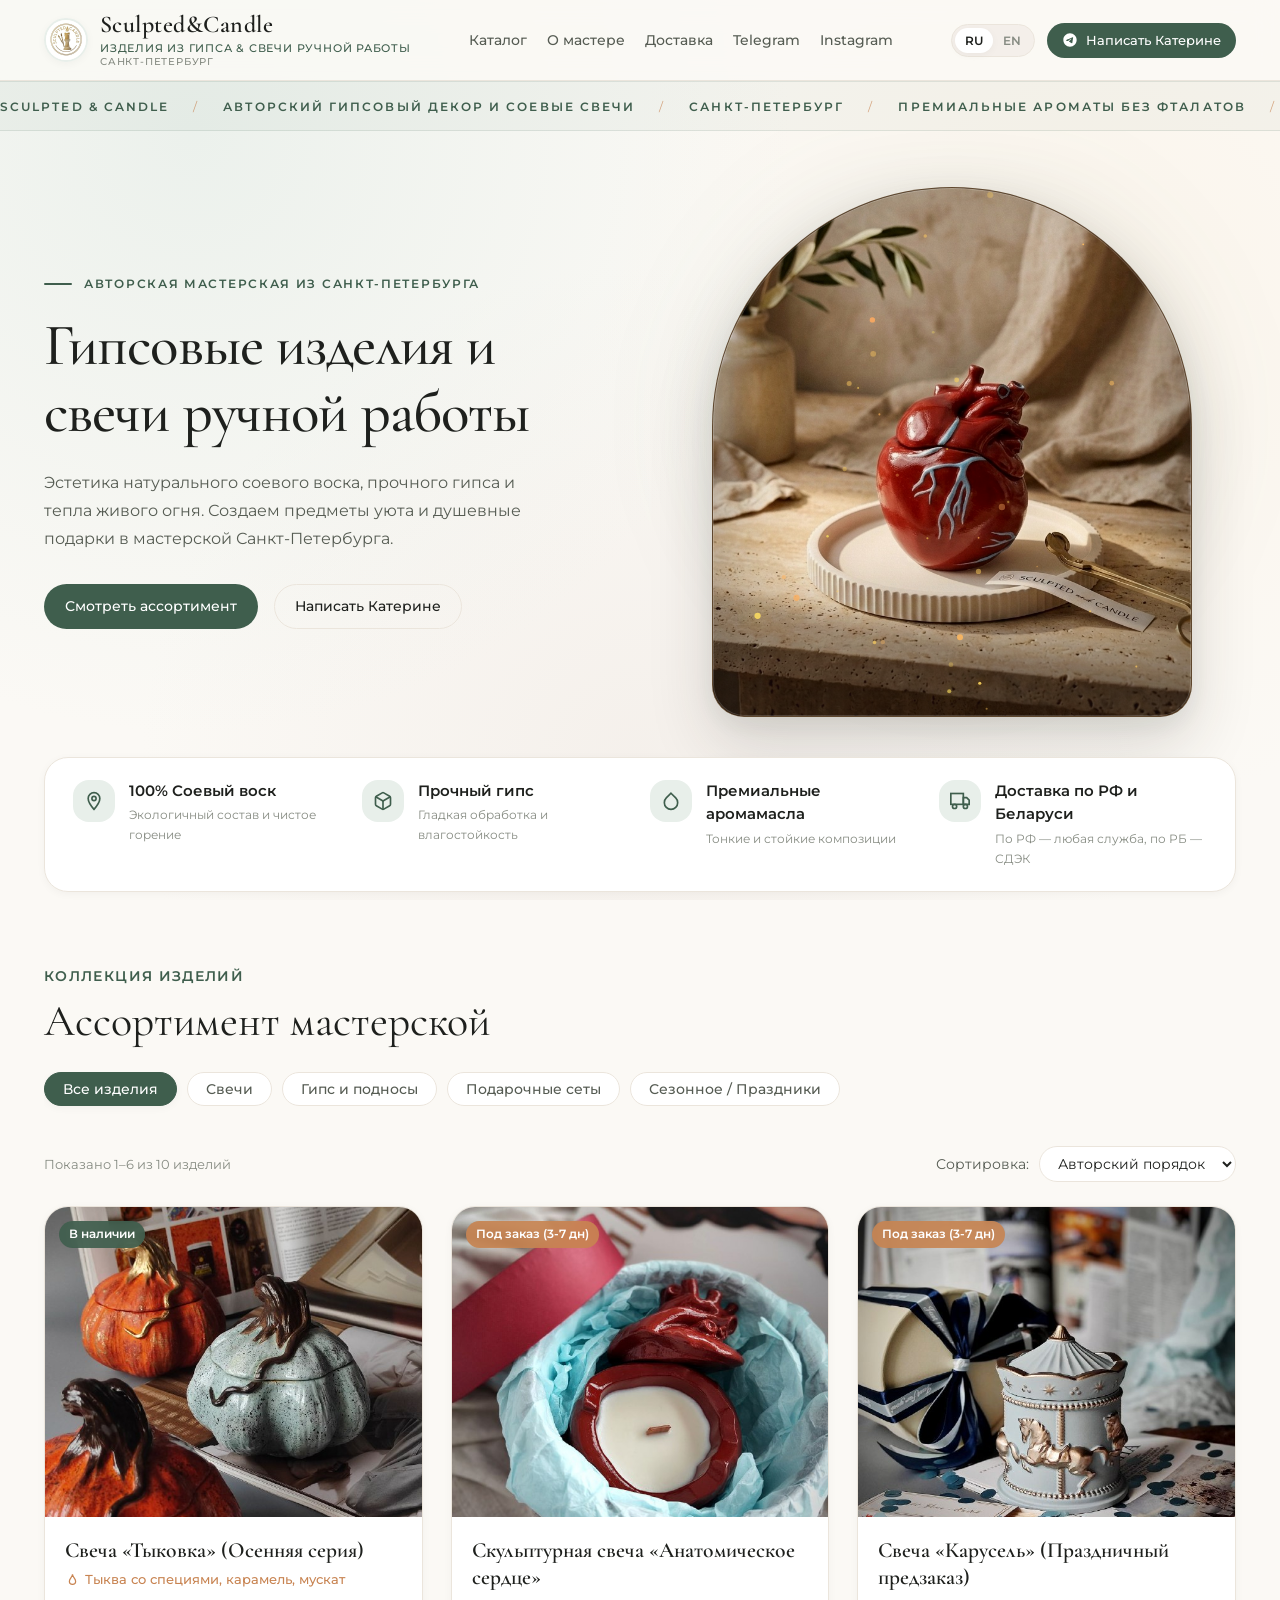
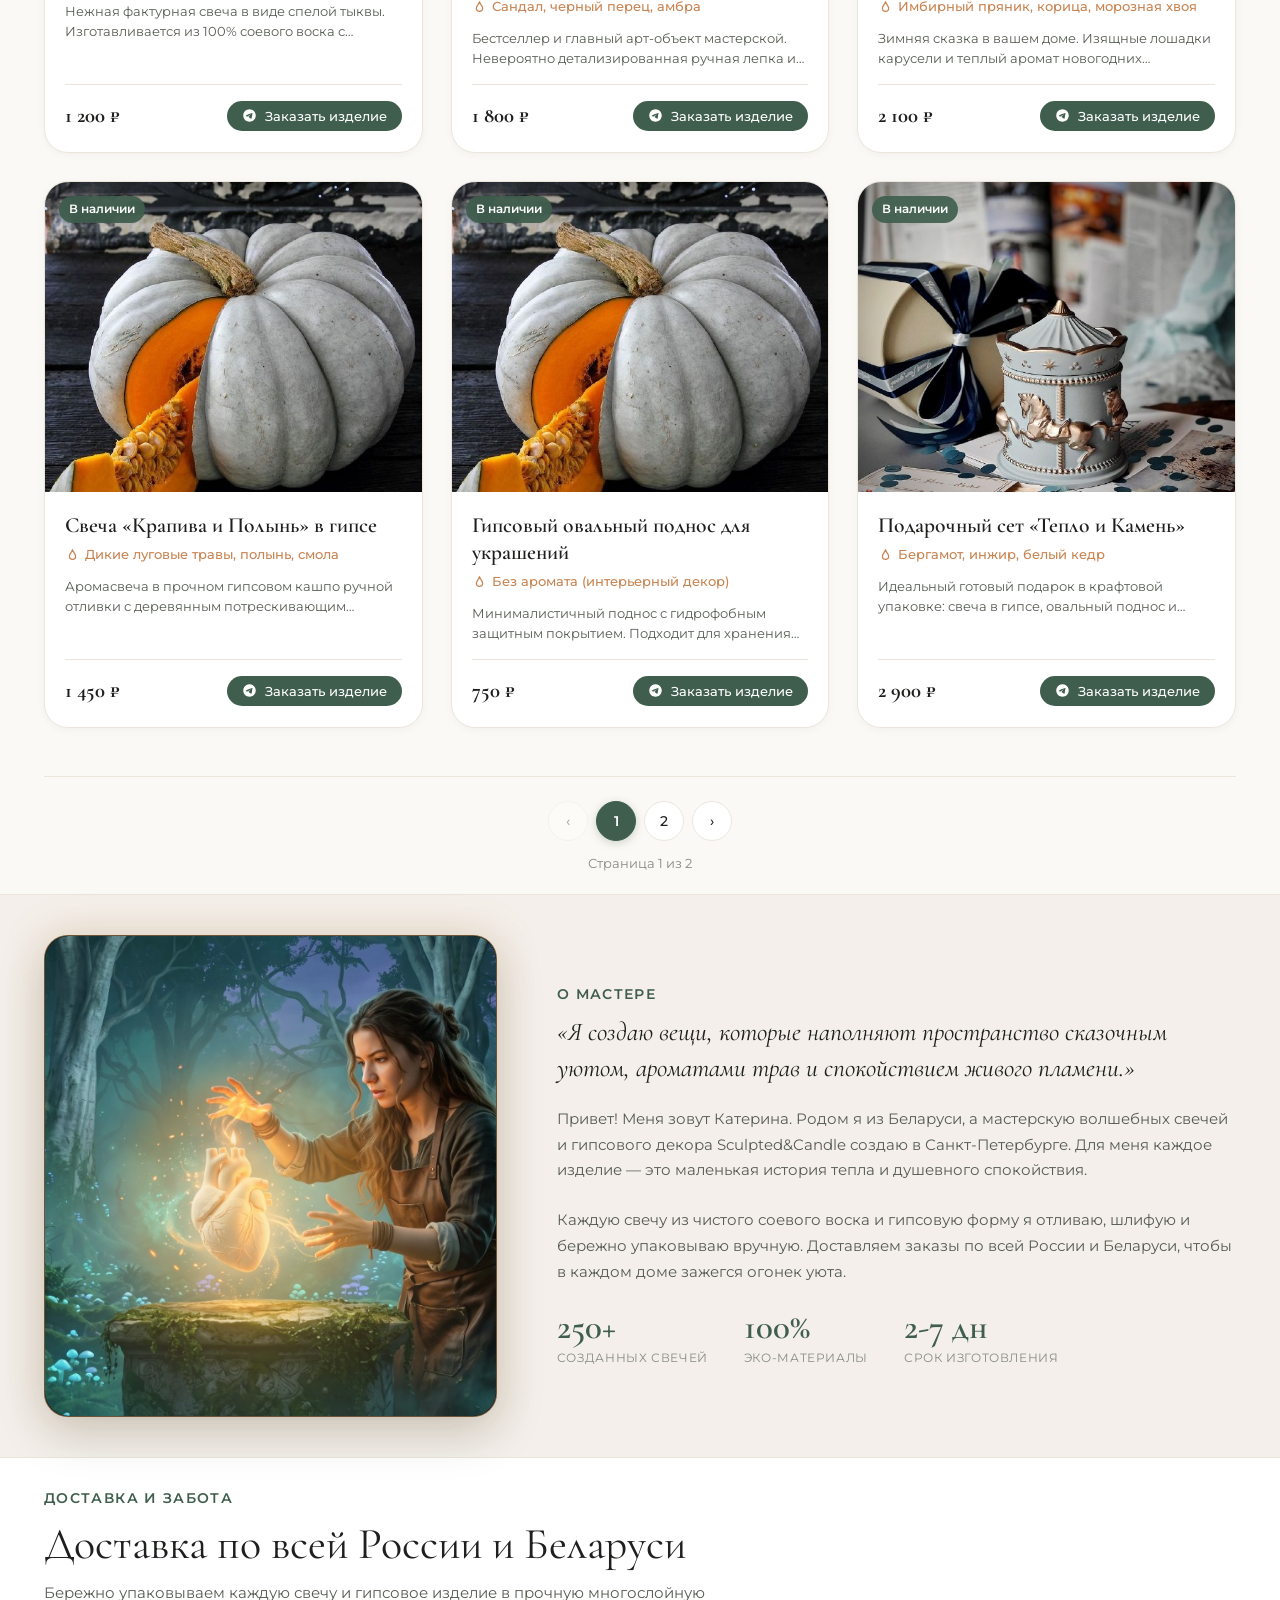
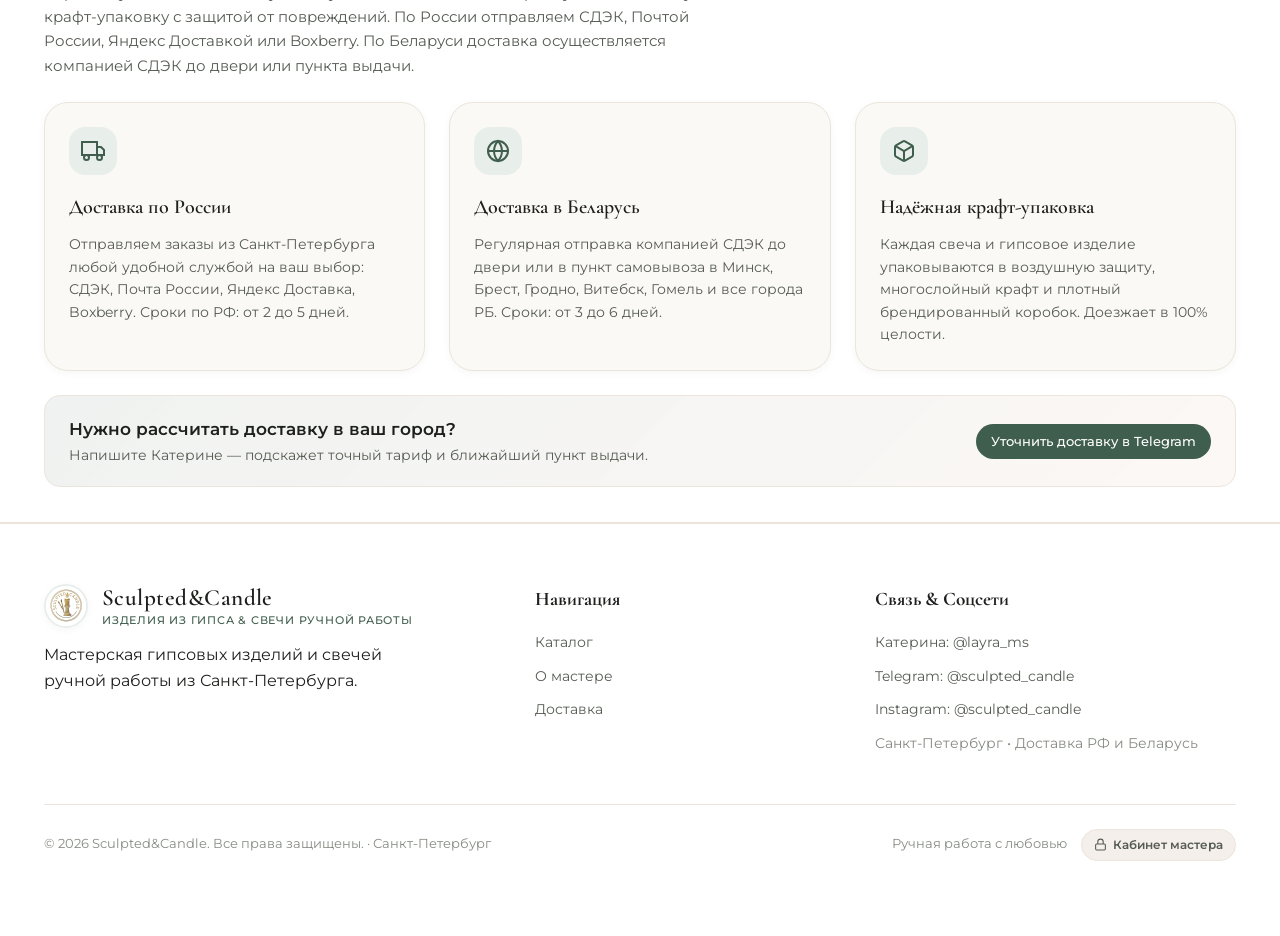
==== commit 14cda536: "Update index.html: warm customer notification, manual payment link flow" ====
--- a/index.html
+++ b/index.html
@@ -426,7 +426,7 @@
     </a>
   </nav>
 
-  <script src="assets/js/app.js?v=2.7"></script>
+  <script src="assets/js/app.js?v=2.8"></script>
 </body>
 </html>
 
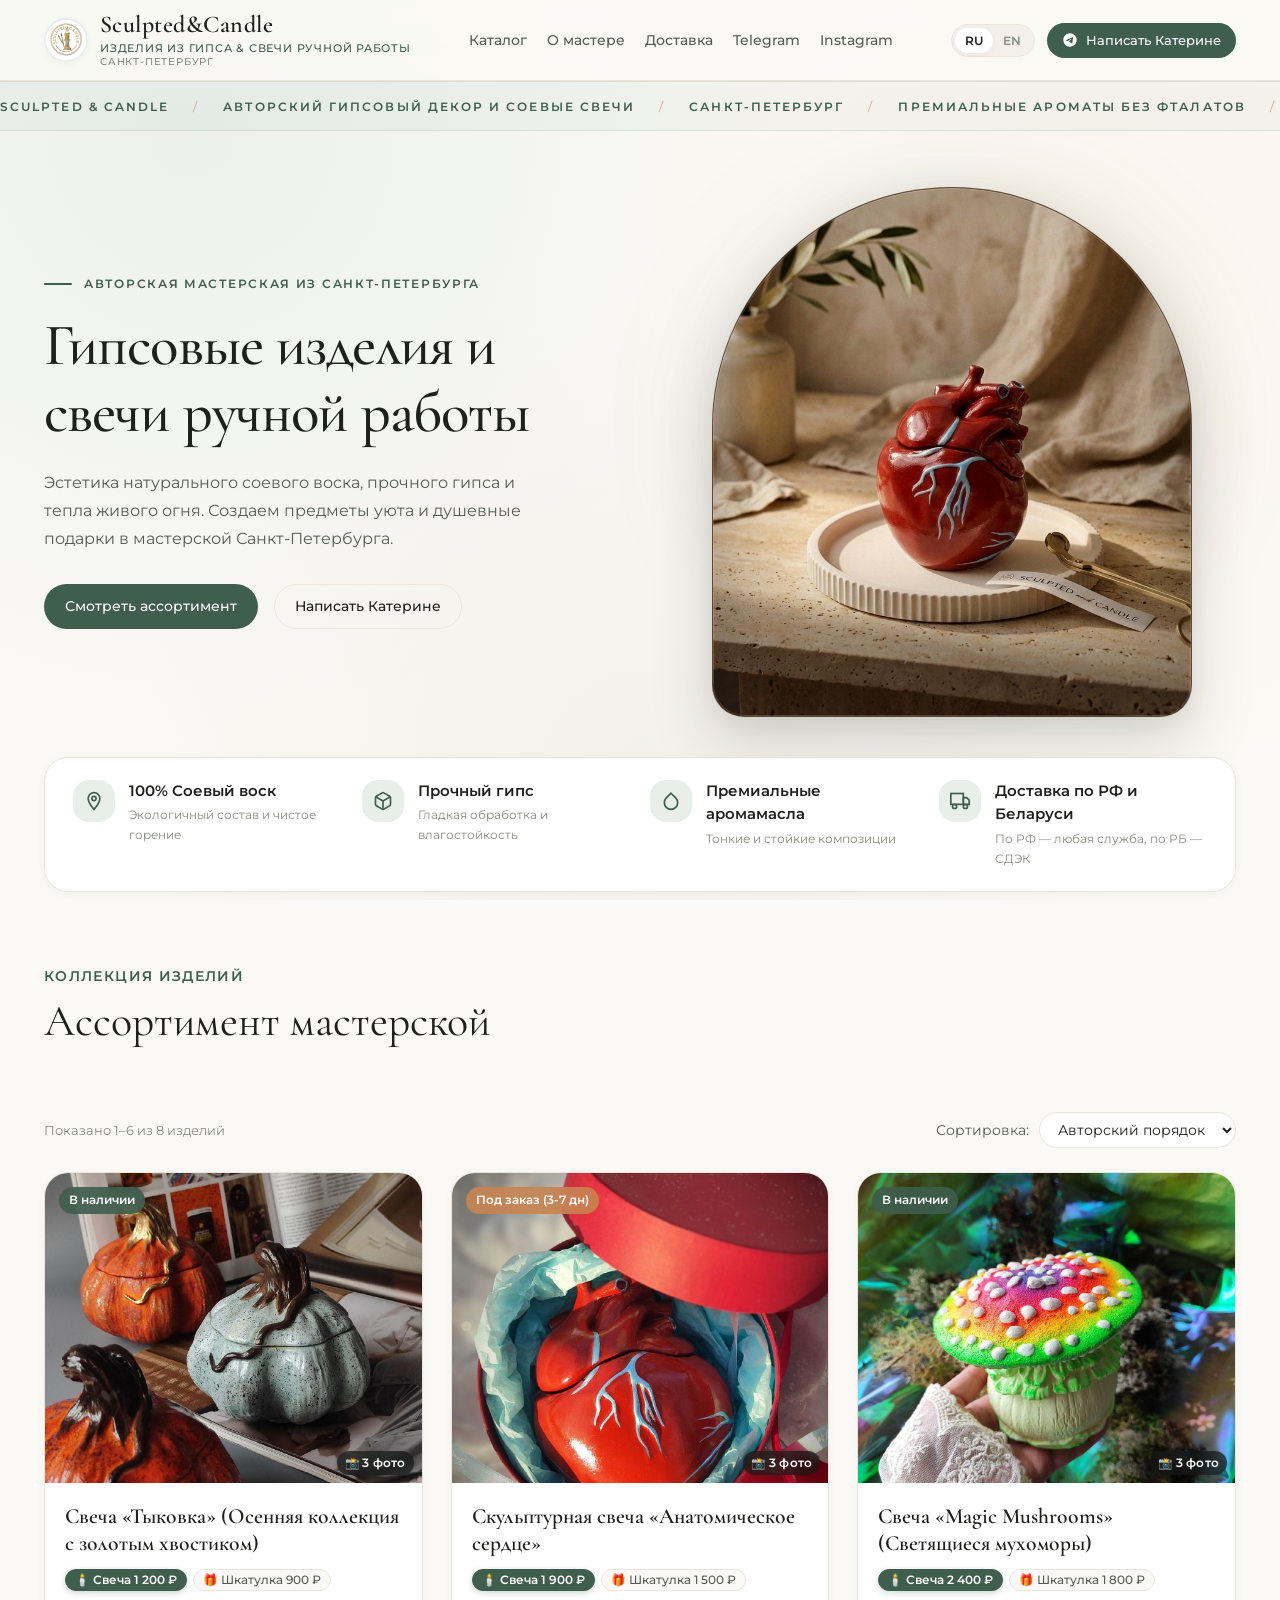
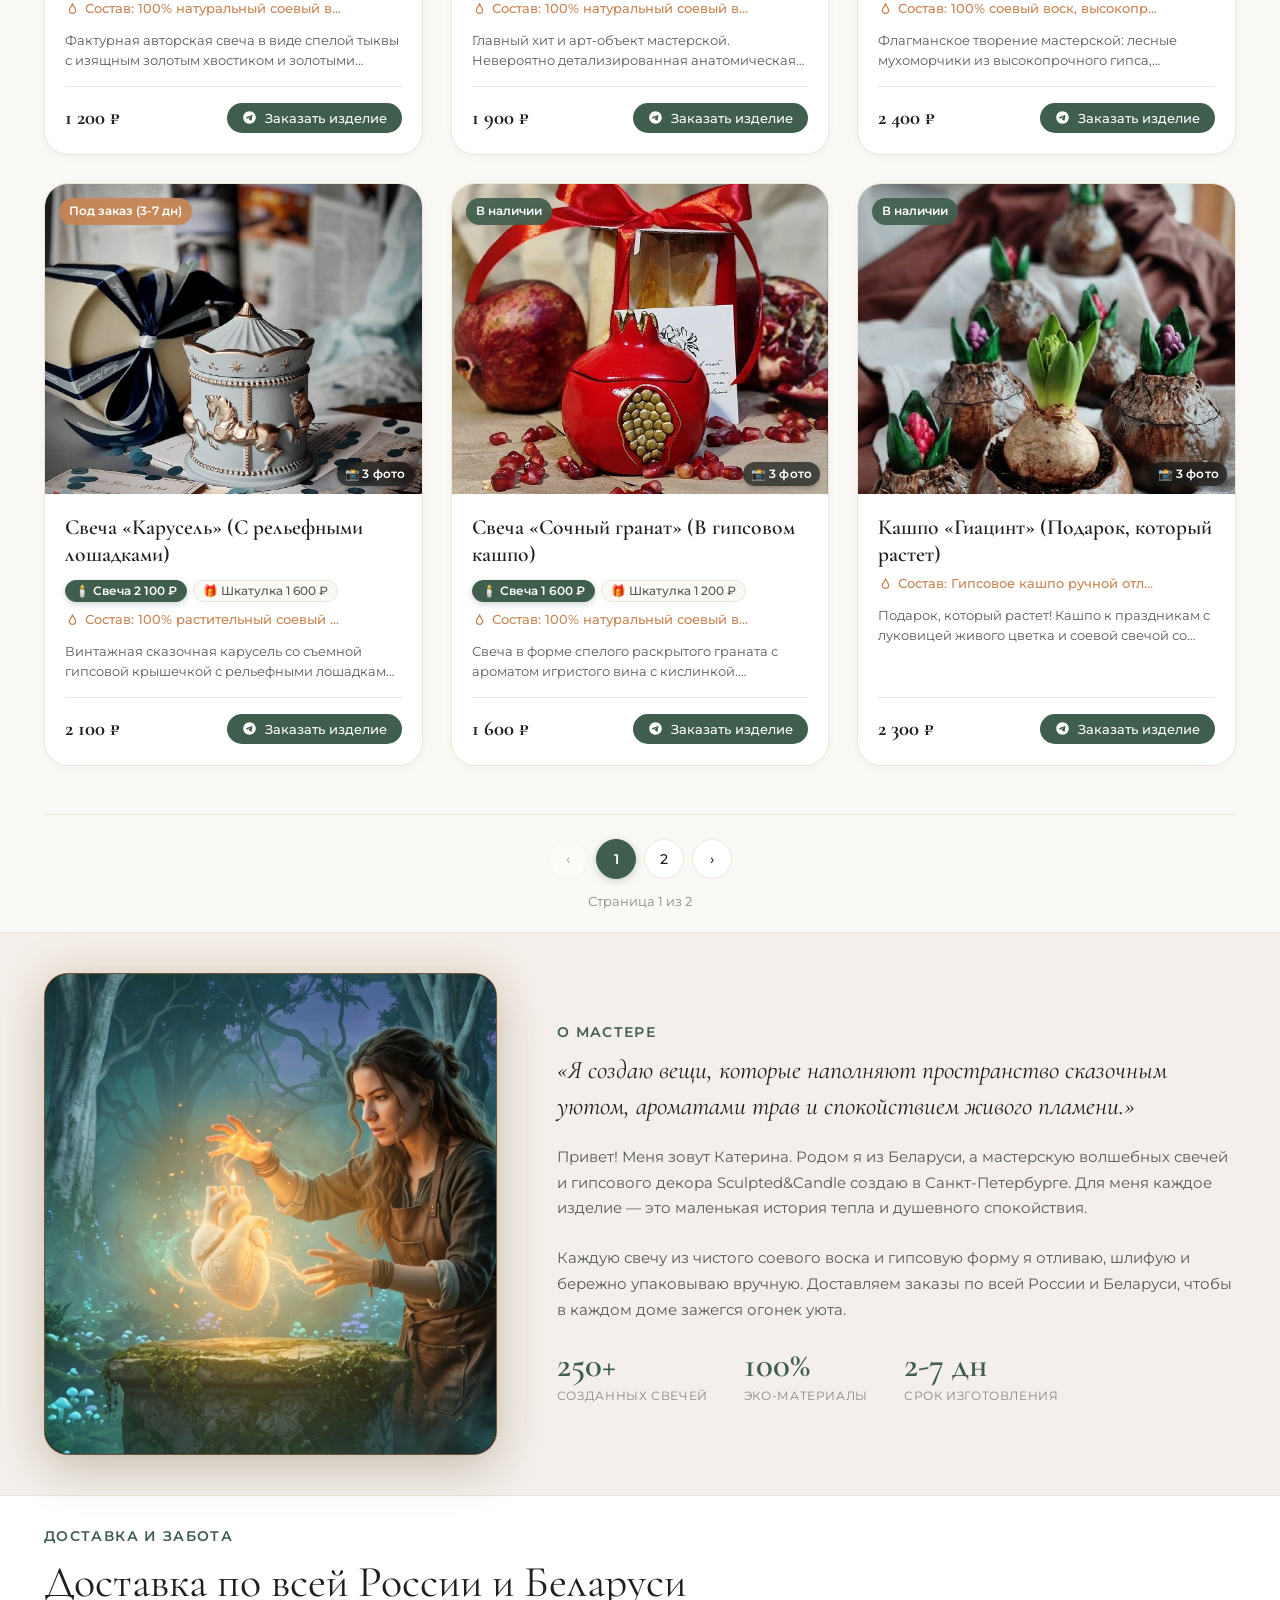
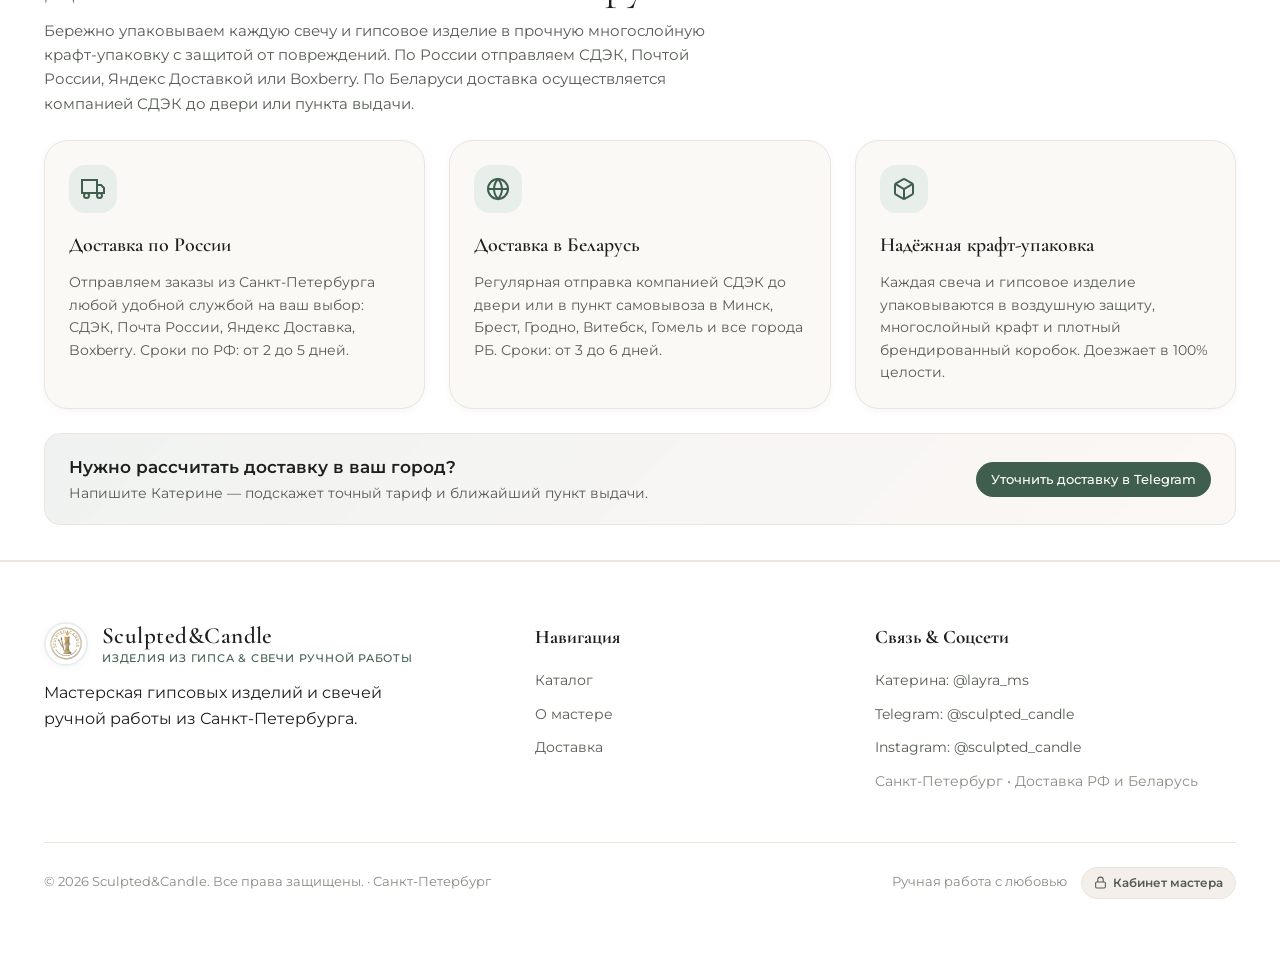
==== commit b4dda6a8: "feat: sync authentic TG catalog (8 products, 3 photos each, eBay export pack, scents)" ====
--- a/index.html
+++ b/index.html
@@ -1,435 +1,435 @@
-<!DOCTYPE html>
-<html lang="ru">
-<head>
-  <meta charset="UTF-8">
-  <meta name="viewport" content="width=device-width, initial-scale=1.0">
-  <title>Sculpted&Candle — Изделия из гипса&свечи ручной работы</title>
-  <meta name="description" content="Мастерская гипсовых изделий и свечей ручной работы из натурального соевого воска. Санкт-Петербург, доставка по РФ и Беларуси.">
-  <!-- Open Graph / Social -->
-  <meta property="og:type" content="website">
-  <meta property="og:title" content="Sculpted&Candle — Изделия из гипса&свечи ручной работы">
-  <meta property="og:description" content="Мастерская гипсовых изделий и свечей ручной работы из натурального соевого воска. Санкт-Петербург, доставка по РФ и Беларуси.">
-  <meta property="og:url" content="https://sculpted-candle.netlify.app">
-  <meta property="og:image" content="https://sculpted-candle.netlify.app/assets/img/fairy_katerina.jpg">
-  <meta property="og:locale" content="ru_RU">
-  <meta name="twitter:card" content="summary_large_image">
-  <meta name="theme-color" content="#3F5E4D">
-  <link rel="icon" type="image/jpeg" href="assets/img/logo.jpg">
-  <link rel="preconnect" href="https://fonts.googleapis.com">
-  <link rel="preconnect" href="https://fonts.gstatic.com" crossorigin>
-  <link href="https://fonts.googleapis.com/css2?family=Cormorant+Garamond:ital,wght@0,400;0,500;0,600;0,700;1,400;1,600&family=Montserrat:ital,wght@0,300;0,400;0,500;0,600;0,700;1,400&display=swap" rel="stylesheet">
-  <link rel="stylesheet" href="assets/css/style.css?v=2.8">
-</head>
-<body>
-
-  <!-- Ambient Backdrop -->
-  <div class="bg-ambient"></div>
-
-  <!-- Navigation (Чистая брендовая витрина без дублирования) -->
-  <header class="navbar">
-    <div class="container nav-inner">
-      <a href="index.html" class="brand-wrap">
-        <img src="assets/img/logo.jpg" alt="Sculpted&Candle" class="brand-logo" onerror="this.style.display='none'">
-        <div class="brand-title">
-          <span class="brand-name">Sculpted&Candle</span>
-          <span class="brand-sub" data-i18n="navBrandSub">Изделия из гипса & свечи ручной работы</span>
-          <span class="brand-city" data-i18n="navBrandCity">Санкт-Петербург</span>
-        </div>
-      </a>
-
-      <ul class="nav-links">
-        <li><a href="#catalog" data-i18n="navCatalog">Каталог</a></li>
-        <li><a href="#about" data-i18n="navAbout">О мастере</a></li>
-        <li><a href="#delivery" data-i18n="navDelivery">Доставка</a></li>
-        <li><a href="https://t.me/sculpted_candle" target="_blank" rel="noopener noreferrer">Telegram</a></li>
-        <li><a href="https://instagram.com/sculpted_candle" target="_blank" rel="noopener noreferrer">Instagram</a></li>
-      </ul>
-
-      <div class="nav-actions">
-        <!-- Language Switcher -->
-        <div class="lang-toggle">
-          <button class="lang-btn active" data-lang="ru">RU</button>
-          <button class="lang-btn" data-lang="en">EN</button>
-        </div>
-
-        <a href="https://t.me/layra_ms" target="_blank" rel="noopener noreferrer" class="btn btn-primary btn-sm btn-nav-contact">
-          <svg width="16" height="16" viewBox="0 0 24 24" fill="currentColor"><path d="M12 2C6.48 2 2 6.48 2 12s4.48 10 10 10 10-4.48 10-10S17.52 2 12 2zm4.64 6.8c-.15 1.58-.8 5.42-1.13 7.19-.14.75-.42 1-.68 1.03-.58.05-1.02-.38-1.58-.75-.88-.58-1.38-.94-2.23-1.5-.99-.65-.35-1.01.22-1.59.15-.15 2.71-2.48 2.76-2.69a.2.2 0 0 0-.05-.18c-.06-.05-.14-.03-.21-.02-.09.02-1.49.95-4.22 2.79-.4.27-.76.41-1.08.4-.36-.01-1.04-.2-1.55-.37-.63-.2-1.12-.31-1.08-.66.02-.18.27-.37.75-.56 2.94-1.28 4.91-2.12 5.9-2.53 2.81-1.17 3.39-1.37 3.77-1.38.08 0 .27.02.39.12.1.08.13.19.14.27-.01.06.01.24 0 .34z"/></svg>
-          <span data-i18n="heroCtaTelegram">Написать Катерине</span>
-        </a>
-      </div>
-    </div>
-
-    <!-- Permanent Mobile Sticky Navigation Strip -->
-    <nav class="mobile-sticky-nav-strip" aria-label="Быстрая навигация">
-      <a href="#catalog" class="mob-nav-pill" data-i18n="navCatalog">Каталог</a>
-      <a href="#about" class="mob-nav-pill" data-i18n="navAbout">О мастере</a>
-      <a href="#delivery" class="mob-nav-pill" data-i18n="navDelivery">Доставка</a>
-      <a href="https://t.me/layra_ms" target="_blank" rel="noopener noreferrer" class="mob-nav-pill mob-nav-pill-tg">
-        <svg width="12" height="12" viewBox="0 0 24 24" fill="currentColor"><path d="M12 2C6.48 2 2 6.48 2 12s4.48 10 10 10 10-4.48 10-10S17.52 2 12 2zm4.64 6.8c-.15 1.58-.8 5.42-1.13 7.19-.14.75-.42 1-.68 1.03-.58.05-1.02-.38-1.58-.75-.88-.58-1.38-.94-2.23-1.5-.99-.65-.35-1.01.22-1.59.15-.15 2.71-2.48 2.76-2.69a.2.2 0 0 0-.05-.18c-.06-.05-.14-.03-.21-.02-.09.02-1.49.95-4.22 2.79-.4.27-.76.41-1.08.4-.36-.01-1.04-.2-1.55-.37-.63-.2-1.12-.31-1.08-.66.02-.18.27-.37.75-.56 2.94-1.28 4.91-2.12 5.9-2.53 2.81-1.17 3.39-1.37 3.77-1.38.08 0 .27.02.39.12.1.08.13.19.14.27-.01.06.01.24 0 .34z"/></svg>
-        <span>Telegram</span>
-      </a>
-    </nav>
-  </header>
-
-  <main>
-    <!-- Running Marquee Ticker (Clean editorial atelier signature) -->
-    <div class="hero-ticker-wrap">
-      <div class="hero-ticker-track">
-        <span>SCULPTED &amp; CANDLE</span><span class="ticker-sep">/</span>
-        <span>АВТОРСКИЙ ГИПСОВЫЙ ДЕКОР И СОЕВЫЕ СВЕЧИ</span><span class="ticker-sep">/</span>
-        <span>САНКТ-ПЕТЕРБУРГ</span><span class="ticker-sep">/</span>
-        <span>ПРЕМИАЛЬНЫЕ АРОМАТЫ БЕЗ ФТАЛАТОВ</span><span class="ticker-sep">/</span>
-        <span>ДЕРЕВЯННЫЙ ПОТРЕСКИВАЮЩИЙ ФИТИЛЬ</span><span class="ticker-sep">/</span>
-        <span>ДОСТАВКА ПО РОССИИ И БЕЛАРУСИ</span><span class="ticker-sep">/</span>
-        <span>SCULPTED &amp; CANDLE</span><span class="ticker-sep">/</span>
-        <span>АВТОРСКИЙ ГИПСОВЫЙ ДЕКОР И СОЕВЫЕ СВЕЧИ</span><span class="ticker-sep">/</span>
-        <span>САНКТ-ПЕТЕРБУРГ</span><span class="ticker-sep">/</span>
-        <span>ПРЕМИАЛЬНЫЕ АРОМАТЫ БЕЗ ФТАЛАТОВ</span><span class="ticker-sep">/</span>
-        <span>ДЕРЕВЯННЫЙ ПОТРЕСКИВАЮЩИЙ ФИТИЛЬ</span><span class="ticker-sep">/</span>
-        <span>ДОСТАВКА ПО РОССИИ И БЕЛАРУСИ</span><span class="ticker-sep">/</span>
-      </div>
-    </div>
-
-    <!-- Hero Section (Haute Boutique Atelier Standard) -->
-    <section id="hero" class="hero-section">
-      <div class="container hero-grid">
-        
-        <!-- Left 50%: Editorial Typography & CTAs -->
-        <div class="hero-text-wrap">
-          <div class="hero-editorial-label">
-            <span class="editorial-line"></span>
-            <span data-i18n="heroTag">Авторская мастерская · Санкт-Петербург</span>
-          </div>
-          <h1 class="hero-main-title" data-i18n="heroTitle">
-            Скульптурные свечи & гипсовый декор
-          </h1>
-          <p class="hero-desc" data-i18n="heroDesc">
-            Эстетика натурального соевого воска, шелковистого гипса и тепла живого огня. Создаем предметы уюта, интерьерные арт-объекты и душевные подарки в мастерской Санкт-Петербурга.
-          </p>
-          <div class="hero-cta">
-            <a href="#catalog" class="btn btn-primary btn-lg btn-hero-catalog" data-i18n="heroCtaCatalog">
-              <span>Смотреть ассортимент</span>
-              <svg width="16" height="16" viewBox="0 0 24 24" fill="none" stroke="currentColor" stroke-width="2.2" stroke-linecap="round" stroke-linejoin="round"><line x1="5" y1="12" x2="19" y2="12"/><polyline points="12 5 19 12 12 19"/></svg>
-            </a>
-            <a href="https://t.me/layra_ms" target="_blank" rel="noopener noreferrer" class="btn btn-outline btn-lg" data-i18n="heroCtaTelegram">Написать Катерине</a>
-          </div>
-        </div>
-
-        <!-- Right 50%: Haute Boutique Arched Portal & Living Atelier Composition -->
-        <div class="hero-portal-wrap magic-hero-card" id="magicHeroCard">
-          <!-- Subtle warm aura -->
-          <div class="portal-ambient-aura"></div>
-
-          <!-- Main Arched Editorial Portal -->
-          <div class="portal-frame">
-            <img id="hero-img-display" src="assets/img/hero_showcase.jpg?v=2.9" alt="Скульптурная свеча «Анатомическое сердце»" class="portal-img" onerror="this.src='assets/img/product_6.jpg'">
-            <!-- Canvas for warm golden floating embers -->
-            <canvas id="hero-sparks-canvas" class="hero-sparks-canvas"></canvas>
-            <div class="portal-lens-overlay"></div>
-          </div>
-        </div>
-
-      </div>
-
-      <!-- Features Pill Bar -->
-      <div id="features" class="container reveal" style="margin-top: 40px;">
-        <div class="features-bar">
-          <div class="feat-item">
-            <div class="feat-icon-wrap">
-              <svg width="20" height="20" viewBox="0 0 24 24" fill="none" stroke="currentColor" stroke-width="2"><path d="M12 2a7 7 0 0 0-7 7c0 5 7 13 7 13s7-8 7-13a7 7 0 0 0-7-7z"/><circle cx="12" cy="9" r="2.5"/></svg>
-            </div>
-            <div>
-              <div class="feat-title" data-i18n="feat1Title">100% Соевый воск</div>
-              <div class="feat-desc" data-i18n="feat1Desc">Экологичный состав и чистое горение</div>
-            </div>
-          </div>
-
-          <div class="feat-item">
-            <div class="feat-icon-wrap">
-              <svg width="20" height="20" viewBox="0 0 24 24" fill="none" stroke="currentColor" stroke-width="2"><path d="M21 16V8a2 2 0 0 0-1-1.73l-7-4a2 2 0 0 0-2 0l-7 4A2 2 0 0 0 3 8v8a2 2 0 0 0 1 1.73l7 4a2 2 0 0 0 2 0l7-4A2 2 0 0 0 21 16z"/><polyline points="3.27 6.96 12 12.01 20.73 6.96"/><line x1="12" y1="22.08" x2="12" y2="12"/></svg>
-            </div>
-            <div>
-              <div class="feat-title" data-i18n="feat2Title">Прочный гипс</div>
-              <div class="feat-desc" data-i18n="feat2Desc">Гладкая обработка и влагостойкость</div>
-            </div>
-          </div>
-
-          <div class="feat-item">
-            <div class="feat-icon-wrap">
-              <svg width="20" height="20" viewBox="0 0 24 24" fill="none" stroke="currentColor" stroke-width="2"><path d="M12 2.69l5.66 5.66a8 8 0 1 1-11.31 0z"/></svg>
-            </div>
-            <div>
-              <div class="feat-title" data-i18n="feat3Title">Премиальные аромамасла</div>
-              <div class="feat-desc" data-i18n="feat3Desc">Тонкие и стойкие композиции</div>
-            </div>
-          </div>
-
-          <div class="feat-item">
-            <div class="feat-icon-wrap">
-              <svg width="20" height="20" viewBox="0 0 24 24" fill="none" stroke="currentColor" stroke-width="2"><rect x="1" y="3" width="15" height="13"/><polygon points="16 8 20 8 23 11 23 16 16 16 16 8"/><circle cx="5.5" cy="18.5" r="2.5"/><circle cx="18.5" cy="18.5" r="2.5"/></svg>
-            </div>
-            <div>
-              <div class="feat-title" data-i18n="feat4Title">Доставка по РФ и Беларуси</div>
-              <div class="feat-desc" data-i18n="feat4Desc">По РФ — любая служба, по РБ — СДЭК</div>
-            </div>
-          </div>
-        </div>
-      </div>
-    </section>
-
-    <!-- Catalog Section -->
-    <section id="catalog" class="catalog-section">
-      <div class="container">
-        <div class="section-head reveal">
-          <div>
-            <div class="section-subtitle" data-i18n="catalogSubtitle">Коллекция изделий</div>
-            <h2 class="heading-lg" data-i18n="catalogTitle">Ассортимент мастерской</h2>
-          </div>
-        </div>
-
-        <!-- Filter Tabs (Динамически формируются из админки) -->
-        <div id="catalog-filter-bar" class="filter-bar"></div>
-
-        <!-- Holiday Subfilters (Подсылки по праздникам при переходе на "Сезонное") -->
-        <div id="holiday-subfilters" class="holiday-subfilters" style="display: none;">
-          <div class="holiday-subfilters-header">
-            <span data-i18n="holidayHeader">Тематические сезонные серии:</span>
-          </div>
-          <div class="holiday-chips-scroll" id="holiday-chips-container">
-            <button class="holiday-chip active" data-holiday="all" onclick="filterByHoliday('all')">Все серии</button>
-            <button class="holiday-chip" data-holiday="ny" onclick="filterByHoliday('ny')">Новый Год & Рождество</button>
-            <button class="holiday-chip" data-holiday="feb14" onclick="filterByHoliday('feb14')">14 Февраля</button>
-            <button class="holiday-chip" data-holiday="mar8" onclick="filterByHoliday('mar8')">8 Марта</button>
-            <button class="holiday-chip" data-holiday="teacher" onclick="filterByHoliday('teacher')">День Учителя / 1 Сентября</button>
-            <button class="holiday-chip" data-holiday="autumn" onclick="filterByHoliday('autumn')">Осенняя серия</button>
-            <button class="holiday-chip" data-holiday="bday" onclick="filterByHoliday('bday')">День Рождения</button>
-          </div>
-        </div>
-
-        <!-- Catalog Toolbar: Сортировка и счетчик -->
-        <div class="catalog-toolbar">
-          <div class="pagination-info" id="catalog-count-info">Загрузка каталога...</div>
-          <div class="catalog-sort-wrap">
-            <span data-i18n="catalogSortLabel">Сортировка:</span>
-            <select id="catalog-sort-select" class="sort-select" onchange="handleSortChange(this.value)">
-              <option value="default" data-i18n="sortDefault">Авторский порядок</option>
-              <option value="price-asc" data-i18n="sortPriceAsc">Сначала недорогие</option>
-              <option value="price-desc" data-i18n="sortPriceDesc">Сначала премиум</option>
-            </select>
-          </div>
-        </div>
-
-        <!-- Products Grid (только чистая премиум-витрина) -->
-        <div id="products-grid" class="products-grid"></div>
-
-        <!-- Catalog Pagination Controls -->
-        <div id="catalog-pagination" class="pagination-wrap"></div>
-      </div>
-    </section>
-
-    <!-- About Master Section -->
-    <section id="about" class="about-section">
-      <div class="container about-grid">
-        
-        <!-- Left: Elegant Atelier Photo Frame with Living Animated Portrait -->
-        <div class="about-avatar-card reveal-left magic-avatar-frame" id="magicAboutCard">
-          <div class="about-character-stage">
-            <img id="about-img-display" src="assets/img/fairy_katerina.jpg" alt="Катерина — мастер Sculpted&Candle" class="about-avatar-img magic-living-character" loading="lazy" onerror="this.src='assets/img/product_4.jpg'">
-            
-            <!-- Dynamic Candlelight Hearth Glow -->
-            <div class="hearth-living-glow"></div>
-            
-            <!-- Living Pulsing Flame on the Candle Hearth -->
-            <div class="magic-living-candle-flame"></div>
-            
-            <!-- Rising Aromatic Vapor / Smoke -->
-            <div class="candle-smoke-vapor"></div>
-            
-            <!-- Live Golden Sparks Canvas for About section -->
-            <canvas id="about-sparks-canvas" class="about-sparks-canvas"></canvas>
-            <div class="magic-glow-overlay"></div>
-          </div>
-        </div>
-
-        <!-- Right: Narrative & Stats -->
-        <div class="reveal-right">
-          <div class="section-subtitle" data-i18n="aboutSub">О мастере</div>
-          <blockquote class="about-quote" data-i18n="aboutQuote">
-            «Я создаю вещи, которые наполняют пространство сказочным уютом, ароматами трав и спокойствием живого пламени.»
-          </blockquote>
-          <p class="about-text" data-i18n="aboutText1">
-            Привет! Меня зовут Катерина. Родом я из Беларуси, а мастерскую волшебных свечей и гипсового декора Sculpted&Candle создаю в Санкт-Петербурге. Для меня каждое изделие — это маленькая история тепла и душевного спокойствия.
-          </p>
-          <p class="about-text" data-i18n="aboutText2">
-            Каждую свечу из чистого соевого воска и гипсовую форму я отливаю, шлифую и бережно упаковываю вручную. Доставляем заказы по всей России и Беларуси, чтобы в каждом доме зажегся огонек уюта.
-          </p>
-          
-          <div class="about-stats">
-            <div>
-              <div class="stat-num" data-i18n="stat1Num">250+</div>
-              <div class="stat-label" data-i18n="stat1Lbl">Созданных свечей</div>
-            </div>
-            <div>
-              <div class="stat-num" data-i18n="stat2Num">100%</div>
-              <div class="stat-label" data-i18n="stat2Lbl">Эко-материалы</div>
-            </div>
-            <div>
-              <div class="stat-num" data-i18n="stat3Num">2-7 дн</div>
-              <div class="stat-label" data-i18n="stat3Lbl">Срок изготовления</div>
-            </div>
-          </div>
-        </div>
-
-      </div>
-    </section>
-
-    <!-- Dedicated Delivery Section (Отдельный блок Доставка) -->
-    <section id="delivery" class="delivery-section">
-      <div class="container">
-        <div class="section-head reveal" style="margin-bottom: 24px;">
-          <div>
-            <div class="section-subtitle" data-i18n="deliverySub">Доставка и забота</div>
-            <h2 class="heading-lg" data-i18n="deliveryTitle">Доставка по всей России и Беларуси</h2>
-            <p class="section-desc delivery-lead-desc" data-i18n="deliveryDesc" style="margin-top: 10px; color: var(--text-secondary); max-width: 680px; font-size: 0.95rem; line-height: 1.6;">
-              Бережно упаковываем каждую свечу и гипсовое изделие в прочную многослойную крафт-упаковку с защитой от повреждений. По России отправляем СДЭК, Почтой России, Яндекс Доставкой или Boxberry. По Беларуси доставка осуществляется компанией СДЭК до двери или пункта выдачи.
-            </p>
-          </div>
-        </div>
-
-        <div class="delivery-grid reveal">
-          <div class="delivery-card">
-            <div class="delivery-card-icon">
-              <svg width="24" height="24" viewBox="0 0 24 24" fill="none" stroke="currentColor" stroke-width="2"><rect x="1" y="3" width="15" height="13"/><polygon points="16 8 20 8 23 11 23 16 16 16 16 8"/><circle cx="5.5" cy="18.5" r="2.5"/><circle cx="18.5" cy="18.5" r="2.5"/></svg>
-            </div>
-            <h3 class="delivery-card-title" data-i18n="delivery1Title">Доставка по России</h3>
-            <p class="delivery-card-desc" data-i18n="delivery1Desc">Отправляем заказы из Санкт-Петербурга любой удобной службой на ваш выбор: СДЭК, Почта России, Яндекс Доставка, Boxberry. Сроки по РФ: от 2 до 5 дней.</p>
-          </div>
-
-          <div class="delivery-card">
-            <div class="delivery-card-icon">
-              <svg width="24" height="24" viewBox="0 0 24 24" fill="none" stroke="currentColor" stroke-width="2"><circle cx="12" cy="12" r="10"/><path d="M2 12h20"/><path d="M12 2a15.3 15.3 0 0 1 4 10 15.3 15.3 0 0 1-4 10 15.3 15.3 0 0 1-4-10 15.3 15.3 0 0 1 4-10z"/></svg>
-            </div>
-            <h3 class="delivery-card-title" data-i18n="delivery2Title">Доставка в Беларусь</h3>
-            <p class="delivery-card-desc" data-i18n="delivery2Desc">Регулярная отправка компанией СДЭК до двери или в пункт самовывоза в Минск, Брест, Гродно, Витебск, Гомель и все города РБ. Сроки: от 3 до 6 дней.</p>
-          </div>
-
-          <div class="delivery-card">
-            <div class="delivery-card-icon">
-              <svg width="24" height="24" viewBox="0 0 24 24" fill="none" stroke="currentColor" stroke-width="2"><path d="M21 16V8a2 2 0 0 0-1-1.73l-7-4a2 2 0 0 0-2 0l-7 4A2 2 0 0 0 3 8v8a2 2 0 0 0 1 1.73l7 4a2 2 0 0 0 2 0l7-4A2 2 0 0 0 21 16z"/><polyline points="3.27 6.96 12 12.01 20.73 6.96"/><line x1="12" y1="22.08" x2="12" y2="12"/></svg>
-            </div>
-            <h3 class="delivery-card-title" data-i18n="delivery3Title">Надёжная крафт-упаковка</h3>
-            <p class="delivery-card-desc" data-i18n="delivery3Desc">Каждая свеча и гипсовое изделие упаковываются в воздушную защиту, многослойный крафт и плотный брендированный коробок. Доезжает в 100% целости.</p>
-          </div>
-        </div>
-
-        <div class="delivery-cta-bar">
-          <div>
-            <div style="font-weight: 600; color: var(--text-primary); font-size: 1.05rem;" data-i18n="deliveryCtaText">Нужно рассчитать доставку в ваш город?</div>
-            <div style="font-size: 0.86rem; color: var(--text-secondary); margin-top: 2px;" data-i18n="deliveryCtaSub">Напишите Катерине — подскажет точный тариф и ближайший пункт выдачи.</div>
-          </div>
-          <a href="https://t.me/layra_ms?text=%D0%97%D0%B4%D1%80%D0%B0%D0%B2%D1%81%D1%82%D0%B2%D1%83%D0%B9%D1%82%D0%B5%2C%20%D0%BF%D0%BE%D0%B4%D1%81%D0%BA%D0%B0%D0%B6%D0%B8%D1%82%D0%B5%20%D1%81%D1%82%D0%BE%D0%B8%D0%BC%D0%BE%D1%81%D1%82%D1%8C%20%D0%B4%D0%BE%D1%81%D1%82%D0%B0%D0%B2%D0%BA%D0%B8" target="_blank" rel="noopener noreferrer" class="btn btn-primary btn-sm" data-i18n="deliveryCtaBtn">
-            Уточнить доставку в Telegram
-          </a>
-        </div>
-      </div>
-    </section>
-  </main>
-
-  <!-- Footer -->
-  <footer id="footer" class="footer">
-    <div class="container">
-      <div class="footer-grid">
-        <div class="footer-col footer-col-brand">
-          <div class="brand-wrap footer-brand-wrap">
-            <img src="assets/img/logo.jpg" alt="" class="brand-logo" onerror="this.style.display='none'">
-            <div class="brand-title" style="text-align: left; align-items: flex-start;">
-              <span class="brand-name" style="font-size: 1.45rem;">Sculpted&Candle</span>
-              <span class="brand-sub" data-i18n="navBrandSub">Изделия из гипса&свечи ручной работы</span>
-            </div>
-          </div>
-          <p class="footer-tagline" data-i18n="footerTagline">
-            Мастерская гипсовых изделий и свечей ручной работы из Санкт-Петербурга.
-          </p>
-        </div>
-        <div class="footer-col">
-          <h4 data-i18n="footerNavTitle">Навигация</h4>
-          <ul>
-            <li><a href="#catalog" data-i18n="navCatalog">Каталог</a></li>
-            <li><a href="#about" data-i18n="navAbout">О мастере</a></li>
-            <li><a href="#delivery" data-i18n="navDelivery">Доставка</a></li>
-          </ul>
-        </div>
-        <div class="footer-col">
-          <h4 data-i18n="footerContactTitle">Связь & Соцсети</h4>
-          <ul>
-            <li><a href="https://t.me/layra_ms" target="_blank" rel="noopener noreferrer">Катерина: @layra_ms</a></li>
-            <li><a href="https://t.me/sculpted_candle" target="_blank" rel="noopener noreferrer">Telegram: @sculpted_candle</a></li>
-            <li><a href="https://instagram.com/sculpted_candle" target="_blank" rel="noopener noreferrer">Instagram: @sculpted_candle</a></li>
-            <li><span style="color: var(--text-muted); font-size: 0.85rem;" data-i18n="footerLocation">Санкт-Петербург • Доставка РФ и Беларусь</span></li>
-          </ul>
-        </div>
-      </div>
-
-      <div class="footer-bottom">
-        <div data-i18n="footerCopy">© 2026 Sculpted&Candle. Все права защищены. · Санкт-Петербург</div>
-        <div class="footer-bottom-actions">
-          <span data-i18n="footerCraftLove">Ручная работа с любовью</span>
-          <!-- Прямой вход в админ-панель -->
-          <a href="admin.html" class="admin-entry-badge" title="Вход в кабинет мастера">
-            <svg width="13" height="13" viewBox="0 0 24 24" fill="none" stroke="currentColor" stroke-width="2"><rect x="3" y="11" width="18" height="11" rx="2" ry="2"/><path d="M7 11V7a5 5 0 0 1 10 0v4"/></svg>
-            <span data-i18n="footerMasterCabinet">Кабинет мастера</span>
-          </a>
-        </div>
-      </div>
-    </div>
-  </footer>
-
-
-
-  <!-- MODAL: Quick View -->
-  <div id="modal-quickview" class="modal-backdrop">
-    <div class="modal-box">
-      <div class="modal-header">
-        <h4 class="font-serif" style="font-size: 1.3rem;" data-i18n="modalQuickTitle">Детали изделия</h4>
-        <button class="modal-close">&times;</button>
-      </div>
-      <div id="quickview-modal-body" class="modal-body"></div>
-    </div>
-  </div>
-
-  <!-- Scroll to Top -->
-  <button id="scroll-top-btn" class="scroll-top-btn" aria-label="Наверх" onclick="window.scrollTo({top: 0, behavior: 'smooth'})">
-    <svg width="20" height="20" viewBox="0 0 24 24" fill="none" stroke="currentColor" stroke-width="2.5" stroke-linecap="round" stroke-linejoin="round"><polyline points="18 15 12 9 6 15"/></svg>
-  </button>
-
-  <!-- Mobile Floating Bottom Navigation Bar (Always with user on scroll) -->
-  <nav class="mobile-bottom-nav" aria-label="Мобильная навигация">
-    <a href="#hero" class="mobile-nav-item active" data-nav="hero" onclick="window.scrollTo({top: 0, behavior: 'smooth'}); return false;">
-      <svg width="19" height="19" viewBox="0 0 24 24" fill="none" stroke="currentColor" stroke-width="2" stroke-linecap="round" stroke-linejoin="round"><path d="M3 9l9-7 9 7v11a2 2 0 0 1-2 2H5a2 2 0 0 1-2-2z"/><polyline points="9 22 9 12 15 12 15 22"/></svg>
-      <span>Главная</span>
-    </a>
-    <a href="#catalog" class="mobile-nav-item" data-nav="catalog">
-      <svg width="19" height="19" viewBox="0 0 24 24" fill="none" stroke="currentColor" stroke-width="2" stroke-linecap="round" stroke-linejoin="round"><rect x="3" y="3" width="7" height="7"/><rect x="14" y="3" width="7" height="7"/><rect x="14" y="14" width="7" height="7"/><rect x="3" y="14" width="7" height="7"/></svg>
-      <span>Каталог</span>
-    </a>
-    <a href="#about" class="mobile-nav-item" data-nav="about">
-      <svg width="19" height="19" viewBox="0 0 24 24" fill="none" stroke="currentColor" stroke-width="2" stroke-linecap="round" stroke-linejoin="round"><path d="M20 21v-2a4 4 0 0 0-4-4H8a4 4 0 0 0-4 4v2"/><circle cx="12" cy="7" r="4"/></svg>
-      <span>Мастер</span>
-    </a>
-    <a href="#delivery" class="mobile-nav-item" data-nav="delivery">
-      <svg width="19" height="19" viewBox="0 0 24 24" fill="none" stroke="currentColor" stroke-width="2" stroke-linecap="round" stroke-linejoin="round"><rect x="1" y="3" width="15" height="13"/><polygon points="16 8 20 8 23 11 23 16 16 16 16 8"/><circle cx="5.5" cy="18.5" r="2.5"/><circle cx="18.5" cy="18.5" r="2.5"/></svg>
-      <span>Доставка</span>
-    </a>
-    <a href="https://t.me/layra_ms" target="_blank" rel="noopener noreferrer" class="mobile-nav-item nav-tg-item">
-      <svg width="19" height="19" viewBox="0 0 24 24" fill="currentColor"><path d="M12 2C6.48 2 2 6.48 2 12s4.48 10 10 10 10-4.48 10-10S17.52 2 12 2zm4.64 6.8c-.15 1.58-.8 5.42-1.13 7.19-.14.75-.42 1-.68 1.03-.58.05-1.02-.38-1.58-.75-.88-.58-1.38-.94-2.23-1.5-.99-.65-.35-1.01.22-1.59.15-.15 2.71-2.48 2.76-2.69a.2.2 0 0 0-.05-.18c-.06-.05-.14-.03-.21-.02-.09.02-1.49.95-4.22 2.79-.4.27-.76.41-1.08.4-.36-.01-1.04-.2-1.55-.37-.63-.2-1.12-.31-1.08-.66.02-.18.27-.37.75-.56 2.94-1.28 4.91-2.12 5.9-2.53 2.81-1.17 3.39-1.37 3.77-1.38.08 0 .27.02.39.12.1.08.13.19.14.27-.01.06.01.24 0 .34z"/></svg>
-      <span>Написать</span>
-    </a>
-  </nav>
-
-  <script src="assets/js/app.js?v=2.8"></script>
-</body>
-</html>
-
-
-
-
+<!DOCTYPE html>
+<html lang="ru">
+<head>
+  <meta charset="UTF-8">
+  <meta name="viewport" content="width=device-width, initial-scale=1.0">
+  <title>Sculpted&Candle — Изделия из гипса&свечи ручной работы</title>
+  <meta name="description" content="Мастерская гипсовых изделий и свечей ручной работы из натурального соевого воска. Санкт-Петербург, доставка по РФ и Беларуси.">
+  <!-- Open Graph / Social -->
+  <meta property="og:type" content="website">
+  <meta property="og:title" content="Sculpted&Candle — Изделия из гипса&свечи ручной работы">
+  <meta property="og:description" content="Мастерская гипсовых изделий и свечей ручной работы из натурального соевого воска. Санкт-Петербург, доставка по РФ и Беларуси.">
+  <meta property="og:url" content="https://sculpted-candle.netlify.app">
+  <meta property="og:image" content="https://sculpted-candle.netlify.app/assets/img/fairy_katerina.jpg">
+  <meta property="og:locale" content="ru_RU">
+  <meta name="twitter:card" content="summary_large_image">
+  <meta name="theme-color" content="#3F5E4D">
+  <link rel="icon" type="image/jpeg" href="assets/img/logo.jpg">
+  <link rel="preconnect" href="https://fonts.googleapis.com">
+  <link rel="preconnect" href="https://fonts.gstatic.com" crossorigin>
+  <link href="https://fonts.googleapis.com/css2?family=Cormorant+Garamond:ital,wght@0,400;0,500;0,600;0,700;1,400;1,600&family=Montserrat:ital,wght@0,300;0,400;0,500;0,600;0,700;1,400&display=swap" rel="stylesheet">
+  <link rel="stylesheet" href="assets/css/style.css?v=20261029_3">
+</head>
+<body>
+
+  <!-- Ambient Backdrop -->
+  <div class="bg-ambient"></div>
+
+  <!-- Navigation (Чистая брендовая витрина без дублирования) -->
+  <header class="navbar">
+    <div class="container nav-inner">
+      <a href="index.html" class="brand-wrap">
+        <img src="assets/img/logo.jpg" alt="Sculpted&Candle" class="brand-logo" onerror="this.style.display='none'">
+        <div class="brand-title">
+          <span class="brand-name">Sculpted&Candle</span>
+          <span class="brand-sub" data-i18n="navBrandSub">Изделия из гипса & свечи ручной работы</span>
+          <span class="brand-city" data-i18n="navBrandCity">Санкт-Петербург</span>
+        </div>
+      </a>
+
+      <ul class="nav-links">
+        <li><a href="#catalog" data-i18n="navCatalog">Каталог</a></li>
+        <li><a href="#about" data-i18n="navAbout">О мастере</a></li>
+        <li><a href="#delivery" data-i18n="navDelivery">Доставка</a></li>
+        <li><a href="https://t.me/sculpted_candle" target="_blank" rel="noopener noreferrer">Telegram</a></li>
+        <li><a href="https://instagram.com/sculpted_candle" target="_blank" rel="noopener noreferrer">Instagram</a></li>
+      </ul>
+
+      <div class="nav-actions">
+        <!-- Language Switcher -->
+        <div class="lang-toggle">
+          <button class="lang-btn active" data-lang="ru">RU</button>
+          <button class="lang-btn" data-lang="en">EN</button>
+        </div>
+
+        <a href="https://t.me/layra_ms" target="_blank" rel="noopener noreferrer" class="btn btn-primary btn-sm btn-nav-contact">
+          <svg width="16" height="16" viewBox="0 0 24 24" fill="currentColor"><path d="M12 2C6.48 2 2 6.48 2 12s4.48 10 10 10 10-4.48 10-10S17.52 2 12 2zm4.64 6.8c-.15 1.58-.8 5.42-1.13 7.19-.14.75-.42 1-.68 1.03-.58.05-1.02-.38-1.58-.75-.88-.58-1.38-.94-2.23-1.5-.99-.65-.35-1.01.22-1.59.15-.15 2.71-2.48 2.76-2.69a.2.2 0 0 0-.05-.18c-.06-.05-.14-.03-.21-.02-.09.02-1.49.95-4.22 2.79-.4.27-.76.41-1.08.4-.36-.01-1.04-.2-1.55-.37-.63-.2-1.12-.31-1.08-.66.02-.18.27-.37.75-.56 2.94-1.28 4.91-2.12 5.9-2.53 2.81-1.17 3.39-1.37 3.77-1.38.08 0 .27.02.39.12.1.08.13.19.14.27-.01.06.01.24 0 .34z"/></svg>
+          <span data-i18n="heroCtaTelegram">Написать Катерине</span>
+        </a>
+      </div>
+    </div>
+
+    <!-- Permanent Mobile Sticky Navigation Strip -->
+    <nav class="mobile-sticky-nav-strip" aria-label="Быстрая навигация">
+      <a href="#catalog" class="mob-nav-pill" data-i18n="navCatalog">Каталог</a>
+      <a href="#about" class="mob-nav-pill" data-i18n="navAbout">О мастере</a>
+      <a href="#delivery" class="mob-nav-pill" data-i18n="navDelivery">Доставка</a>
+      <a href="https://t.me/layra_ms" target="_blank" rel="noopener noreferrer" class="mob-nav-pill mob-nav-pill-tg">
+        <svg width="12" height="12" viewBox="0 0 24 24" fill="currentColor"><path d="M12 2C6.48 2 2 6.48 2 12s4.48 10 10 10 10-4.48 10-10S17.52 2 12 2zm4.64 6.8c-.15 1.58-.8 5.42-1.13 7.19-.14.75-.42 1-.68 1.03-.58.05-1.02-.38-1.58-.75-.88-.58-1.38-.94-2.23-1.5-.99-.65-.35-1.01.22-1.59.15-.15 2.71-2.48 2.76-2.69a.2.2 0 0 0-.05-.18c-.06-.05-.14-.03-.21-.02-.09.02-1.49.95-4.22 2.79-.4.27-.76.41-1.08.4-.36-.01-1.04-.2-1.55-.37-.63-.2-1.12-.31-1.08-.66.02-.18.27-.37.75-.56 2.94-1.28 4.91-2.12 5.9-2.53 2.81-1.17 3.39-1.37 3.77-1.38.08 0 .27.02.39.12.1.08.13.19.14.27-.01.06.01.24 0 .34z"/></svg>
+        <span>Telegram</span>
+      </a>
+    </nav>
+  </header>
+
+  <main>
+    <!-- Running Marquee Ticker (Clean editorial atelier signature) -->
+    <div class="hero-ticker-wrap">
+      <div class="hero-ticker-track">
+        <span>SCULPTED &amp; CANDLE</span><span class="ticker-sep">/</span>
+        <span>АВТОРСКИЙ ГИПСОВЫЙ ДЕКОР И СОЕВЫЕ СВЕЧИ</span><span class="ticker-sep">/</span>
+        <span>САНКТ-ПЕТЕРБУРГ</span><span class="ticker-sep">/</span>
+        <span>ПРЕМИАЛЬНЫЕ АРОМАТЫ БЕЗ ФТАЛАТОВ</span><span class="ticker-sep">/</span>
+        <span>ДЕРЕВЯННЫЙ ПОТРЕСКИВАЮЩИЙ ФИТИЛЬ</span><span class="ticker-sep">/</span>
+        <span>ДОСТАВКА ПО РОССИИ И БЕЛАРУСИ</span><span class="ticker-sep">/</span>
+        <span>SCULPTED &amp; CANDLE</span><span class="ticker-sep">/</span>
+        <span>АВТОРСКИЙ ГИПСОВЫЙ ДЕКОР И СОЕВЫЕ СВЕЧИ</span><span class="ticker-sep">/</span>
+        <span>САНКТ-ПЕТЕРБУРГ</span><span class="ticker-sep">/</span>
+        <span>ПРЕМИАЛЬНЫЕ АРОМАТЫ БЕЗ ФТАЛАТОВ</span><span class="ticker-sep">/</span>
+        <span>ДЕРЕВЯННЫЙ ПОТРЕСКИВАЮЩИЙ ФИТИЛЬ</span><span class="ticker-sep">/</span>
+        <span>ДОСТАВКА ПО РОССИИ И БЕЛАРУСИ</span><span class="ticker-sep">/</span>
+      </div>
+    </div>
+
+    <!-- Hero Section (Haute Boutique Atelier Standard) -->
+    <section id="hero" class="hero-section">
+      <div class="container hero-grid">
+        
+        <!-- Left 50%: Editorial Typography & CTAs -->
+        <div class="hero-text-wrap">
+          <div class="hero-editorial-label">
+            <span class="editorial-line"></span>
+            <span data-i18n="heroTag">Авторская мастерская · Санкт-Петербург</span>
+          </div>
+          <h1 class="hero-main-title" data-i18n="heroTitle">
+            Скульптурные свечи & гипсовый декор
+          </h1>
+          <p class="hero-desc" data-i18n="heroDesc">
+            Эстетика натурального соевого воска, шелковистого гипса и тепла живого огня. Создаем предметы уюта, интерьерные арт-объекты и душевные подарки в мастерской Санкт-Петербурга.
+          </p>
+          <div class="hero-cta">
+            <a href="#catalog" class="btn btn-primary btn-lg btn-hero-catalog" data-i18n="heroCtaCatalog">
+              <span>Смотреть ассортимент</span>
+              <svg width="16" height="16" viewBox="0 0 24 24" fill="none" stroke="currentColor" stroke-width="2.2" stroke-linecap="round" stroke-linejoin="round"><line x1="5" y1="12" x2="19" y2="12"/><polyline points="12 5 19 12 12 19"/></svg>
+            </a>
+            <a href="https://t.me/layra_ms" target="_blank" rel="noopener noreferrer" class="btn btn-outline btn-lg" data-i18n="heroCtaTelegram">Написать Катерине</a>
+          </div>
+        </div>
+
+        <!-- Right 50%: Haute Boutique Arched Portal & Living Atelier Composition -->
+        <div class="hero-portal-wrap magic-hero-card" id="magicHeroCard">
+          <!-- Subtle warm aura -->
+          <div class="portal-ambient-aura"></div>
+
+          <!-- Main Arched Editorial Portal -->
+          <div class="portal-frame">
+            <img id="hero-img-display" src="assets/img/hero_showcase.jpg?v=2.9" alt="Скульптурная свеча «Анатомическое сердце»" class="portal-img" onerror="this.src='assets/img/product_6.jpg'">
+            <!-- Canvas for warm golden floating embers -->
+            <canvas id="hero-sparks-canvas" class="hero-sparks-canvas"></canvas>
+            <div class="portal-lens-overlay"></div>
+          </div>
+        </div>
+
+      </div>
+
+      <!-- Features Pill Bar -->
+      <div id="features" class="container reveal" style="margin-top: 40px;">
+        <div class="features-bar">
+          <div class="feat-item">
+            <div class="feat-icon-wrap">
+              <svg width="20" height="20" viewBox="0 0 24 24" fill="none" stroke="currentColor" stroke-width="2"><path d="M12 2a7 7 0 0 0-7 7c0 5 7 13 7 13s7-8 7-13a7 7 0 0 0-7-7z"/><circle cx="12" cy="9" r="2.5"/></svg>
+            </div>
+            <div>
+              <div class="feat-title" data-i18n="feat1Title">100% Соевый воск</div>
+              <div class="feat-desc" data-i18n="feat1Desc">Экологичный состав и чистое горение</div>
+            </div>
+          </div>
+
+          <div class="feat-item">
+            <div class="feat-icon-wrap">
+              <svg width="20" height="20" viewBox="0 0 24 24" fill="none" stroke="currentColor" stroke-width="2"><path d="M21 16V8a2 2 0 0 0-1-1.73l-7-4a2 2 0 0 0-2 0l-7 4A2 2 0 0 0 3 8v8a2 2 0 0 0 1 1.73l7 4a2 2 0 0 0 2 0l7-4A2 2 0 0 0 21 16z"/><polyline points="3.27 6.96 12 12.01 20.73 6.96"/><line x1="12" y1="22.08" x2="12" y2="12"/></svg>
+            </div>
+            <div>
+              <div class="feat-title" data-i18n="feat2Title">Прочный гипс</div>
+              <div class="feat-desc" data-i18n="feat2Desc">Гладкая обработка и влагостойкость</div>
+            </div>
+          </div>
+
+          <div class="feat-item">
+            <div class="feat-icon-wrap">
+              <svg width="20" height="20" viewBox="0 0 24 24" fill="none" stroke="currentColor" stroke-width="2"><path d="M12 2.69l5.66 5.66a8 8 0 1 1-11.31 0z"/></svg>
+            </div>
+            <div>
+              <div class="feat-title" data-i18n="feat3Title">Премиальные аромамасла</div>
+              <div class="feat-desc" data-i18n="feat3Desc">Тонкие и стойкие композиции</div>
+            </div>
+          </div>
+
+          <div class="feat-item">
+            <div class="feat-icon-wrap">
+              <svg width="20" height="20" viewBox="0 0 24 24" fill="none" stroke="currentColor" stroke-width="2"><rect x="1" y="3" width="15" height="13"/><polygon points="16 8 20 8 23 11 23 16 16 16 16 8"/><circle cx="5.5" cy="18.5" r="2.5"/><circle cx="18.5" cy="18.5" r="2.5"/></svg>
+            </div>
+            <div>
+              <div class="feat-title" data-i18n="feat4Title">Доставка по РФ и Беларуси</div>
+              <div class="feat-desc" data-i18n="feat4Desc">По РФ — любая служба, по РБ — СДЭК</div>
+            </div>
+          </div>
+        </div>
+      </div>
+    </section>
+
+    <!-- Catalog Section -->
+    <section id="catalog" class="catalog-section">
+      <div class="container">
+        <div class="section-head reveal">
+          <div>
+            <div class="section-subtitle" data-i18n="catalogSubtitle">Коллекция изделий</div>
+            <h2 class="heading-lg" data-i18n="catalogTitle">Ассортимент мастерской</h2>
+          </div>
+        </div>
+
+        <!-- Filter Tabs (Динамически формируются из админки) -->
+        <div id="catalog-filter-bar" class="filter-bar"></div>
+
+        <!-- Holiday Subfilters (Подсылки по праздникам при переходе на "Сезонное") -->
+        <div id="holiday-subfilters" class="holiday-subfilters" style="display: none;">
+          <div class="holiday-subfilters-header">
+            <span data-i18n="holidayHeader">Тематические сезонные серии:</span>
+          </div>
+          <div class="holiday-chips-scroll" id="holiday-chips-container">
+            <button class="holiday-chip active" data-holiday="all" onclick="filterByHoliday('all')">Все серии</button>
+            <button class="holiday-chip" data-holiday="ny" onclick="filterByHoliday('ny')">Новый Год & Рождество</button>
+            <button class="holiday-chip" data-holiday="feb14" onclick="filterByHoliday('feb14')">14 Февраля</button>
+            <button class="holiday-chip" data-holiday="mar8" onclick="filterByHoliday('mar8')">8 Марта</button>
+            <button class="holiday-chip" data-holiday="teacher" onclick="filterByHoliday('teacher')">День Учителя / 1 Сентября</button>
+            <button class="holiday-chip" data-holiday="autumn" onclick="filterByHoliday('autumn')">Осенняя серия</button>
+            <button class="holiday-chip" data-holiday="bday" onclick="filterByHoliday('bday')">День Рождения</button>
+          </div>
+        </div>
+
+        <!-- Catalog Toolbar: Сортировка и счетчик -->
+        <div class="catalog-toolbar">
+          <div class="pagination-info" id="catalog-count-info">Загрузка каталога...</div>
+          <div class="catalog-sort-wrap">
+            <span data-i18n="catalogSortLabel">Сортировка:</span>
+            <select id="catalog-sort-select" class="sort-select" onchange="handleSortChange(this.value)">
+              <option value="default" data-i18n="sortDefault">Авторский порядок</option>
+              <option value="price-asc" data-i18n="sortPriceAsc">Сначала недорогие</option>
+              <option value="price-desc" data-i18n="sortPriceDesc">Сначала премиум</option>
+            </select>
+          </div>
+        </div>
+
+        <!-- Products Grid (только чистая премиум-витрина) -->
+        <div id="products-grid" class="products-grid"></div>
+
+        <!-- Catalog Pagination Controls -->
+        <div id="catalog-pagination" class="pagination-wrap"></div>
+      </div>
+    </section>
+
+    <!-- About Master Section -->
+    <section id="about" class="about-section">
+      <div class="container about-grid">
+        
+        <!-- Left: Elegant Atelier Photo Frame with Living Animated Portrait -->
+        <div class="about-avatar-card reveal-left magic-avatar-frame" id="magicAboutCard">
+          <div class="about-character-stage">
+            <img id="about-img-display" src="assets/img/fairy_katerina.jpg" alt="Катерина — мастер Sculpted&Candle" class="about-avatar-img magic-living-character" loading="lazy" onerror="this.src='assets/img/product_4.jpg'">
+            
+            <!-- Dynamic Candlelight Hearth Glow -->
+            <div class="hearth-living-glow"></div>
+            
+            <!-- Living Pulsing Flame on the Candle Hearth -->
+            <div class="magic-living-candle-flame"></div>
+            
+            <!-- Rising Aromatic Vapor / Smoke -->
+            <div class="candle-smoke-vapor"></div>
+            
+            <!-- Live Golden Sparks Canvas for About section -->
+            <canvas id="about-sparks-canvas" class="about-sparks-canvas"></canvas>
+            <div class="magic-glow-overlay"></div>
+          </div>
+        </div>
+
+        <!-- Right: Narrative & Stats -->
+        <div class="reveal-right">
+          <div class="section-subtitle" data-i18n="aboutSub">О мастере</div>
+          <blockquote class="about-quote" data-i18n="aboutQuote">
+            «Я создаю вещи, которые наполняют пространство сказочным уютом, ароматами трав и спокойствием живого пламени.»
+          </blockquote>
+          <p class="about-text" data-i18n="aboutText1">
+            Привет! Меня зовут Катерина. Родом я из Беларуси, а мастерскую волшебных свечей и гипсового декора Sculpted&Candle создаю в Санкт-Петербурге. Для меня каждое изделие — это маленькая история тепла и душевного спокойствия.
+          </p>
+          <p class="about-text" data-i18n="aboutText2">
+            Каждую свечу из чистого соевого воска и гипсовую форму я отливаю, шлифую и бережно упаковываю вручную. Доставляем заказы по всей России и Беларуси, чтобы в каждом доме зажегся огонек уюта.
+          </p>
+          
+          <div class="about-stats">
+            <div>
+              <div class="stat-num" data-i18n="stat1Num">250+</div>
+              <div class="stat-label" data-i18n="stat1Lbl">Созданных свечей</div>
+            </div>
+            <div>
+              <div class="stat-num" data-i18n="stat2Num">100%</div>
+              <div class="stat-label" data-i18n="stat2Lbl">Эко-материалы</div>
+            </div>
+            <div>
+              <div class="stat-num" data-i18n="stat3Num">2-7 дн</div>
+              <div class="stat-label" data-i18n="stat3Lbl">Срок изготовления</div>
+            </div>
+          </div>
+        </div>
+
+      </div>
+    </section>
+
+    <!-- Dedicated Delivery Section (Отдельный блок Доставка) -->
+    <section id="delivery" class="delivery-section">
+      <div class="container">
+        <div class="section-head reveal" style="margin-bottom: 24px;">
+          <div>
+            <div class="section-subtitle" data-i18n="deliverySub">Доставка и забота</div>
+            <h2 class="heading-lg" data-i18n="deliveryTitle">Доставка по всей России и Беларуси</h2>
+            <p class="section-desc delivery-lead-desc" data-i18n="deliveryDesc" style="margin-top: 10px; color: var(--text-secondary); max-width: 680px; font-size: 0.95rem; line-height: 1.6;">
+              Бережно упаковываем каждую свечу и гипсовое изделие в прочную многослойную крафт-упаковку с защитой от повреждений. По России отправляем СДЭК, Почтой России, Яндекс Доставкой или Boxberry. По Беларуси доставка осуществляется компанией СДЭК до двери или пункта выдачи.
+            </p>
+          </div>
+        </div>
+
+        <div class="delivery-grid reveal">
+          <div class="delivery-card">
+            <div class="delivery-card-icon">
+              <svg width="24" height="24" viewBox="0 0 24 24" fill="none" stroke="currentColor" stroke-width="2"><rect x="1" y="3" width="15" height="13"/><polygon points="16 8 20 8 23 11 23 16 16 16 16 8"/><circle cx="5.5" cy="18.5" r="2.5"/><circle cx="18.5" cy="18.5" r="2.5"/></svg>
+            </div>
+            <h3 class="delivery-card-title" data-i18n="delivery1Title">Доставка по России</h3>
+            <p class="delivery-card-desc" data-i18n="delivery1Desc">Отправляем заказы из Санкт-Петербурга любой удобной службой на ваш выбор: СДЭК, Почта России, Яндекс Доставка, Boxberry. Сроки по РФ: от 2 до 5 дней.</p>
+          </div>
+
+          <div class="delivery-card">
+            <div class="delivery-card-icon">
+              <svg width="24" height="24" viewBox="0 0 24 24" fill="none" stroke="currentColor" stroke-width="2"><circle cx="12" cy="12" r="10"/><path d="M2 12h20"/><path d="M12 2a15.3 15.3 0 0 1 4 10 15.3 15.3 0 0 1-4 10 15.3 15.3 0 0 1-4-10 15.3 15.3 0 0 1 4-10z"/></svg>
+            </div>
+            <h3 class="delivery-card-title" data-i18n="delivery2Title">Доставка в Беларусь</h3>
+            <p class="delivery-card-desc" data-i18n="delivery2Desc">Регулярная отправка компанией СДЭК до двери или в пункт самовывоза в Минск, Брест, Гродно, Витебск, Гомель и все города РБ. Сроки: от 3 до 6 дней.</p>
+          </div>
+
+          <div class="delivery-card">
+            <div class="delivery-card-icon">
+              <svg width="24" height="24" viewBox="0 0 24 24" fill="none" stroke="currentColor" stroke-width="2"><path d="M21 16V8a2 2 0 0 0-1-1.73l-7-4a2 2 0 0 0-2 0l-7 4A2 2 0 0 0 3 8v8a2 2 0 0 0 1 1.73l7 4a2 2 0 0 0 2 0l7-4A2 2 0 0 0 21 16z"/><polyline points="3.27 6.96 12 12.01 20.73 6.96"/><line x1="12" y1="22.08" x2="12" y2="12"/></svg>
+            </div>
+            <h3 class="delivery-card-title" data-i18n="delivery3Title">Надёжная крафт-упаковка</h3>
+            <p class="delivery-card-desc" data-i18n="delivery3Desc">Каждая свеча и гипсовое изделие упаковываются в воздушную защиту, многослойный крафт и плотный брендированный коробок. Доезжает в 100% целости.</p>
+          </div>
+        </div>
+
+        <div class="delivery-cta-bar">
+          <div>
+            <div style="font-weight: 600; color: var(--text-primary); font-size: 1.05rem;" data-i18n="deliveryCtaText">Нужно рассчитать доставку в ваш город?</div>
+            <div style="font-size: 0.86rem; color: var(--text-secondary); margin-top: 2px;" data-i18n="deliveryCtaSub">Напишите Катерине — подскажет точный тариф и ближайший пункт выдачи.</div>
+          </div>
+          <a href="https://t.me/layra_ms?text=%D0%97%D0%B4%D1%80%D0%B0%D0%B2%D1%81%D1%82%D0%B2%D1%83%D0%B9%D1%82%D0%B5%2C%20%D0%BF%D0%BE%D0%B4%D1%81%D0%BA%D0%B0%D0%B6%D0%B8%D1%82%D0%B5%20%D1%81%D1%82%D0%BE%D0%B8%D0%BC%D0%BE%D1%81%D1%82%D1%8C%20%D0%B4%D0%BE%D1%81%D1%82%D0%B0%D0%B2%D0%BA%D0%B8" target="_blank" rel="noopener noreferrer" class="btn btn-primary btn-sm" data-i18n="deliveryCtaBtn">
+            Уточнить доставку в Telegram
+          </a>
+        </div>
+      </div>
+    </section>
+  </main>
+
+  <!-- Footer -->
+  <footer id="footer" class="footer">
+    <div class="container">
+      <div class="footer-grid">
+        <div class="footer-col footer-col-brand">
+          <div class="brand-wrap footer-brand-wrap">
+            <img src="assets/img/logo.jpg" alt="" class="brand-logo" onerror="this.style.display='none'">
+            <div class="brand-title" style="text-align: left; align-items: flex-start;">
+              <span class="brand-name" style="font-size: 1.45rem;">Sculpted&Candle</span>
+              <span class="brand-sub" data-i18n="navBrandSub">Изделия из гипса&свечи ручной работы</span>
+            </div>
+          </div>
+          <p class="footer-tagline" data-i18n="footerTagline">
+            Мастерская гипсовых изделий и свечей ручной работы из Санкт-Петербурга.
+          </p>
+        </div>
+        <div class="footer-col">
+          <h4 data-i18n="footerNavTitle">Навигация</h4>
+          <ul>
+            <li><a href="#catalog" data-i18n="navCatalog">Каталог</a></li>
+            <li><a href="#about" data-i18n="navAbout">О мастере</a></li>
+            <li><a href="#delivery" data-i18n="navDelivery">Доставка</a></li>
+          </ul>
+        </div>
+        <div class="footer-col">
+          <h4 data-i18n="footerContactTitle">Связь & Соцсети</h4>
+          <ul>
+            <li><a href="https://t.me/layra_ms" target="_blank" rel="noopener noreferrer">Катерина: @layra_ms</a></li>
+            <li><a href="https://t.me/sculpted_candle" target="_blank" rel="noopener noreferrer">Telegram: @sculpted_candle</a></li>
+            <li><a href="https://instagram.com/sculpted_candle" target="_blank" rel="noopener noreferrer">Instagram: @sculpted_candle</a></li>
+            <li><span style="color: var(--text-muted); font-size: 0.85rem;" data-i18n="footerLocation">Санкт-Петербург • Доставка РФ и Беларусь</span></li>
+          </ul>
+        </div>
+      </div>
+
+      <div class="footer-bottom">
+        <div data-i18n="footerCopy">© 2026 Sculpted&Candle. Все права защищены. · Санкт-Петербург</div>
+        <div class="footer-bottom-actions">
+          <span data-i18n="footerCraftLove">Ручная работа с любовью</span>
+          <!-- Прямой вход в админ-панель -->
+          <a href="admin.html" class="admin-entry-badge" title="Вход в кабинет мастера">
+            <svg width="13" height="13" viewBox="0 0 24 24" fill="none" stroke="currentColor" stroke-width="2"><rect x="3" y="11" width="18" height="11" rx="2" ry="2"/><path d="M7 11V7a5 5 0 0 1 10 0v4"/></svg>
+            <span data-i18n="footerMasterCabinet">Кабинет мастера</span>
+          </a>
+        </div>
+      </div>
+    </div>
+  </footer>
+
+
+
+  <!-- MODAL: Quick View -->
+  <div id="modal-quickview" class="modal-backdrop">
+    <div class="modal-box">
+      <div class="modal-header">
+        <h4 class="font-serif" style="font-size: 1.3rem;" data-i18n="modalQuickTitle">Детали изделия</h4>
+        <button class="modal-close">&times;</button>
+      </div>
+      <div id="quickview-modal-body" class="modal-body"></div>
+    </div>
+  </div>
+
+  <!-- Scroll to Top -->
+  <button id="scroll-top-btn" class="scroll-top-btn" aria-label="Наверх" onclick="window.scrollTo({top: 0, behavior: 'smooth'})">
+    <svg width="20" height="20" viewBox="0 0 24 24" fill="none" stroke="currentColor" stroke-width="2.5" stroke-linecap="round" stroke-linejoin="round"><polyline points="18 15 12 9 6 15"/></svg>
+  </button>
+
+  <!-- Mobile Floating Bottom Navigation Bar (Always with user on scroll) -->
+  <nav class="mobile-bottom-nav" aria-label="Мобильная навигация">
+    <a href="#hero" class="mobile-nav-item active" data-nav="hero" onclick="window.scrollTo({top: 0, behavior: 'smooth'}); return false;">
+      <svg width="19" height="19" viewBox="0 0 24 24" fill="none" stroke="currentColor" stroke-width="2" stroke-linecap="round" stroke-linejoin="round"><path d="M3 9l9-7 9 7v11a2 2 0 0 1-2 2H5a2 2 0 0 1-2-2z"/><polyline points="9 22 9 12 15 12 15 22"/></svg>
+      <span>Главная</span>
+    </a>
+    <a href="#catalog" class="mobile-nav-item" data-nav="catalog">
+      <svg width="19" height="19" viewBox="0 0 24 24" fill="none" stroke="currentColor" stroke-width="2" stroke-linecap="round" stroke-linejoin="round"><rect x="3" y="3" width="7" height="7"/><rect x="14" y="3" width="7" height="7"/><rect x="14" y="14" width="7" height="7"/><rect x="3" y="14" width="7" height="7"/></svg>
+      <span>Каталог</span>
+    </a>
+    <a href="#about" class="mobile-nav-item" data-nav="about">
+      <svg width="19" height="19" viewBox="0 0 24 24" fill="none" stroke="currentColor" stroke-width="2" stroke-linecap="round" stroke-linejoin="round"><path d="M20 21v-2a4 4 0 0 0-4-4H8a4 4 0 0 0-4 4v2"/><circle cx="12" cy="7" r="4"/></svg>
+      <span>Мастер</span>
+    </a>
+    <a href="#delivery" class="mobile-nav-item" data-nav="delivery">
+      <svg width="19" height="19" viewBox="0 0 24 24" fill="none" stroke="currentColor" stroke-width="2" stroke-linecap="round" stroke-linejoin="round"><rect x="1" y="3" width="15" height="13"/><polygon points="16 8 20 8 23 11 23 16 16 16 16 8"/><circle cx="5.5" cy="18.5" r="2.5"/><circle cx="18.5" cy="18.5" r="2.5"/></svg>
+      <span>Доставка</span>
+    </a>
+    <a href="https://t.me/layra_ms" target="_blank" rel="noopener noreferrer" class="mobile-nav-item nav-tg-item">
+      <svg width="19" height="19" viewBox="0 0 24 24" fill="currentColor"><path d="M12 2C6.48 2 2 6.48 2 12s4.48 10 10 10 10-4.48 10-10S17.52 2 12 2zm4.64 6.8c-.15 1.58-.8 5.42-1.13 7.19-.14.75-.42 1-.68 1.03-.58.05-1.02-.38-1.58-.75-.88-.58-1.38-.94-2.23-1.5-.99-.65-.35-1.01.22-1.59.15-.15 2.71-2.48 2.76-2.69a.2.2 0 0 0-.05-.18c-.06-.05-.14-.03-.21-.02-.09.02-1.49.95-4.22 2.79-.4.27-.76.41-1.08.4-.36-.01-1.04-.2-1.55-.37-.63-.2-1.12-.31-1.08-.66.02-.18.27-.37.75-.56 2.94-1.28 4.91-2.12 5.9-2.53 2.81-1.17 3.39-1.37 3.77-1.38.08 0 .27.02.39.12.1.08.13.19.14.27-.01.06.01.24 0 .34z"/></svg>
+      <span>Написать</span>
+    </a>
+  </nav>
+
+  <script src="assets/js/app.js?v=20261029_3"></script>
+</body>
+</html>
+
+
+
+
--- a/assets/css/style.css
+++ b/assets/css/style.css
@@ -1292,10 +1292,27 @@
   width: 100%;
   height: 100%;
   object-fit: cover;
-  transition: transform 0.6s cubic-bezier(0.16, 1, 0.3, 1);
+  transition: transform 0.6s cubic-bezier(0.16, 1, 0.3, 1), opacity 0.4s ease;
+}
+
+.card-img-hover {
+  position: absolute;
+  top: 0;
+  left: 0;
+  width: 100%;
+  height: 100%;
+  object-fit: cover;
+  opacity: 0;
+  transition: opacity 0.45s cubic-bezier(0.16, 1, 0.3, 1), transform 0.6s cubic-bezier(0.16, 1, 0.3, 1);
+  pointer-events: none;
 }
 
 .product-card:hover .card-img {
+  transform: scale(1.05);
+}
+
+.product-card:hover .card-img-hover {
+  opacity: 1;
   transform: scale(1.05);
 }
 
@@ -1672,6 +1689,77 @@
   height: 380px;
   object-fit: cover;
   display: block;
+  transition: opacity 0.3s ease;
+}
+
+.quickview-thumbs-wrap {
+  display: flex;
+  gap: 8px;
+  margin-top: 10px;
+  overflow-x: auto;
+  padding-bottom: 4px;
+}
+
+.quickview-thumb-btn {
+  width: 68px;
+  height: 68px;
+  border-radius: 8px;
+  border: 2px solid transparent;
+  padding: 0;
+  background: var(--bg-subtle);
+  cursor: pointer;
+  overflow: hidden;
+  flex-shrink: 0;
+  transition: border-color 0.2s ease, transform 0.2s ease, opacity 0.2s ease;
+  opacity: 0.65;
+}
+
+.quickview-thumb-btn:hover {
+  opacity: 1;
+  transform: translateY(-2px);
+}
+
+.quickview-thumb-btn.active {
+  border-color: var(--accent-sage);
+  opacity: 1;
+  box-shadow: 0 2px 8px rgba(63, 94, 77, 0.25);
+}
+
+.quickview-thumb-btn img {
+  width: 100%;
+  height: 100%;
+  object-fit: cover;
+  display: block;
+}
+
+.order-promo-box {
+  background: #FFFFFF;
+  border: 1px solid var(--border-light);
+  border-radius: 8px;
+  padding: 12px;
+  margin-bottom: 14px;
+}
+
+.order-promo-row {
+  display: flex;
+  gap: 8px;
+  align-items: center;
+}
+
+.order-promo-msg {
+  font-size: 0.8rem;
+  margin-top: 6px;
+  line-height: 1.4;
+}
+
+.order-promo-msg.success {
+  color: #15803D;
+  font-weight: 600;
+}
+
+.order-promo-msg.error {
+  color: #B91C1C;
+  font-weight: 500;
 }
 
 .quickview-info .card-badge-status {
@@ -3289,6 +3377,239 @@
   margin-bottom: 2px;
 }
 
-
-
-
+/* ==========================================================================
+   DYNAMIC PHOTO GALLERY & FORMAT SWITCHER (СВЕЧА / ШКАТУЛКА)
+   ========================================================================== */
+
+/* Card Format Selector (Pills) */
+.card-format-pills {
+  display: flex;
+  gap: 6px;
+  margin: 6px 0 8px;
+  flex-wrap: wrap;
+}
+
+.format-pill {
+  padding: 3px 9px;
+  font-size: 0.73rem;
+  border-radius: 14px;
+  border: 1px solid var(--border-light);
+  background: var(--bg-main);
+  color: var(--text-secondary);
+  cursor: pointer;
+  transition: all 0.2s ease;
+  font-family: inherit;
+  font-weight: 500;
+}
+
+.format-pill:hover {
+  border-color: var(--accent-sage);
+  color: var(--accent-sage-dark);
+}
+
+.format-pill.active {
+  background: var(--accent-sage);
+  color: #FFFFFF;
+  border-color: var(--accent-sage);
+  font-weight: 600;
+  box-shadow: 0 2px 6px rgba(63, 94, 77, 0.25);
+}
+
+/* Photo Counter on Product Card */
+.card-photo-counter {
+  position: absolute;
+  bottom: 8px;
+  right: 8px;
+  background: rgba(20, 24, 22, 0.7);
+  color: #FFFFFF;
+  padding: 3px 8px;
+  border-radius: 12px;
+  font-size: 0.72rem;
+  font-weight: 600;
+  letter-spacing: 0.02em;
+  backdrop-filter: blur(4px);
+  pointer-events: none;
+  z-index: 2;
+  box-shadow: 0 2px 4px rgba(0, 0, 0, 0.2);
+}
+
+/* Modal Format Switcher (Свеча vs Шкатулка) */
+.modal-format-picker {
+  margin-bottom: 14px;
+  background: #FAF8F5;
+  padding: 12px 14px;
+  border-radius: var(--radius-sm);
+  border: 1px solid var(--border-light);
+}
+
+.format-options-row {
+  display: grid;
+  grid-template-columns: 1fr 1fr;
+  gap: 10px;
+  margin-top: 8px;
+}
+
+.format-option-btn {
+  display: flex;
+  flex-direction: column;
+  align-items: center;
+  justify-content: center;
+  padding: 10px 12px;
+  border-radius: var(--radius-sm);
+  border: 2px solid var(--border-light);
+  background: #FFFFFF;
+  cursor: pointer;
+  transition: all 0.2s ease;
+  text-align: center;
+  position: relative;
+}
+
+.format-option-btn input {
+  position: absolute;
+  opacity: 0;
+  pointer-events: none;
+}
+
+.format-option-btn:hover {
+  border-color: var(--accent-sage-light, #9EABA2);
+  transform: translateY(-1px);
+}
+
+.format-option-btn.active {
+  border-color: var(--accent-sage);
+  background: rgba(63, 94, 77, 0.06);
+  box-shadow: 0 3px 10px rgba(63, 94, 77, 0.16);
+}
+
+.format-opt-title {
+  font-weight: 700;
+  font-size: 0.88rem;
+  color: var(--text-primary);
+  margin-bottom: 3px;
+}
+
+.format-opt-price {
+  font-weight: 700;
+  font-size: 0.98rem;
+  color: var(--accent-sage-dark);
+}
+
+.format-opt-sub {
+  font-size: 0.7rem;
+  color: var(--text-muted);
+  margin-top: 2px;
+}
+
+/* Modal Gallery Image Overlay Arrows */
+.quickview-img-wrap {
+  position: relative;
+}
+
+.quickview-nav-arrow {
+  position: absolute;
+  top: 50%;
+  transform: translateY(-50%);
+  width: 36px;
+  height: 36px;
+  border-radius: 50%;
+  background: rgba(255, 255, 255, 0.9);
+  border: 1px solid var(--border-light);
+  color: var(--text-primary);
+  display: flex;
+  align-items: center;
+  justify-content: center;
+  cursor: pointer;
+  font-size: 1.3rem;
+  font-weight: 300;
+  box-shadow: 0 2px 8px rgba(0, 0, 0, 0.18);
+  transition: all 0.2s ease;
+  z-index: 3;
+}
+
+.quickview-nav-arrow:hover {
+  background: #FFFFFF;
+  color: var(--accent-sage-dark);
+  transform: translateY(-50%) scale(1.08);
+}
+
+.quickview-nav-arrow.prev { left: 8px; }
+.quickview-nav-arrow.next { right: 8px; }
+
+/* Admin Dynamic Photos Grid */
+.admin-photos-dynamic-grid {
+  display: grid;
+  grid-template-columns: repeat(auto-fill, minmax(105px, 1fr));
+  gap: 10px;
+  margin-top: 8px;
+}
+
+.admin-photo-card {
+  position: relative;
+  background: var(--bg-main);
+  border: 1px solid var(--border-light);
+  border-radius: var(--radius-sm);
+  padding: 6px;
+  text-align: center;
+  transition: box-shadow 0.2s ease;
+}
+
+.admin-photo-card:hover {
+  box-shadow: var(--shadow-sm);
+}
+
+.admin-photo-badge {
+  font-size: 0.68rem;
+  font-weight: 700;
+  color: var(--accent-sage-dark);
+  margin-bottom: 4px;
+  text-overflow: ellipsis;
+  overflow: hidden;
+  white-space: nowrap;
+}
+
+.admin-photo-thumb {
+  width: 100%;
+  height: 80px;
+  object-fit: cover;
+  border-radius: 4px;
+  background: var(--bg-subtle);
+  display: block;
+}
+
+.admin-photo-actions {
+  display: flex;
+  justify-content: space-between;
+  align-items: center;
+  margin-top: 6px;
+  gap: 4px;
+}
+
+.admin-photo-btn {
+  background: none;
+  border: 1px solid var(--border-light);
+  border-radius: 4px;
+  padding: 2px 6px;
+  font-size: 0.7rem;
+  cursor: pointer;
+  color: var(--text-secondary);
+  transition: all 0.15s ease;
+}
+
+.admin-photo-btn:hover {
+  background: #FFFFFF;
+  color: var(--text-primary);
+}
+
+.admin-photo-btn.delete {
+  color: #C53030;
+  border-color: rgba(197, 48, 48, 0.3);
+}
+
+.admin-photo-btn.delete:hover {
+  background: #FFF5F5;
+}
+
+
+
+
+
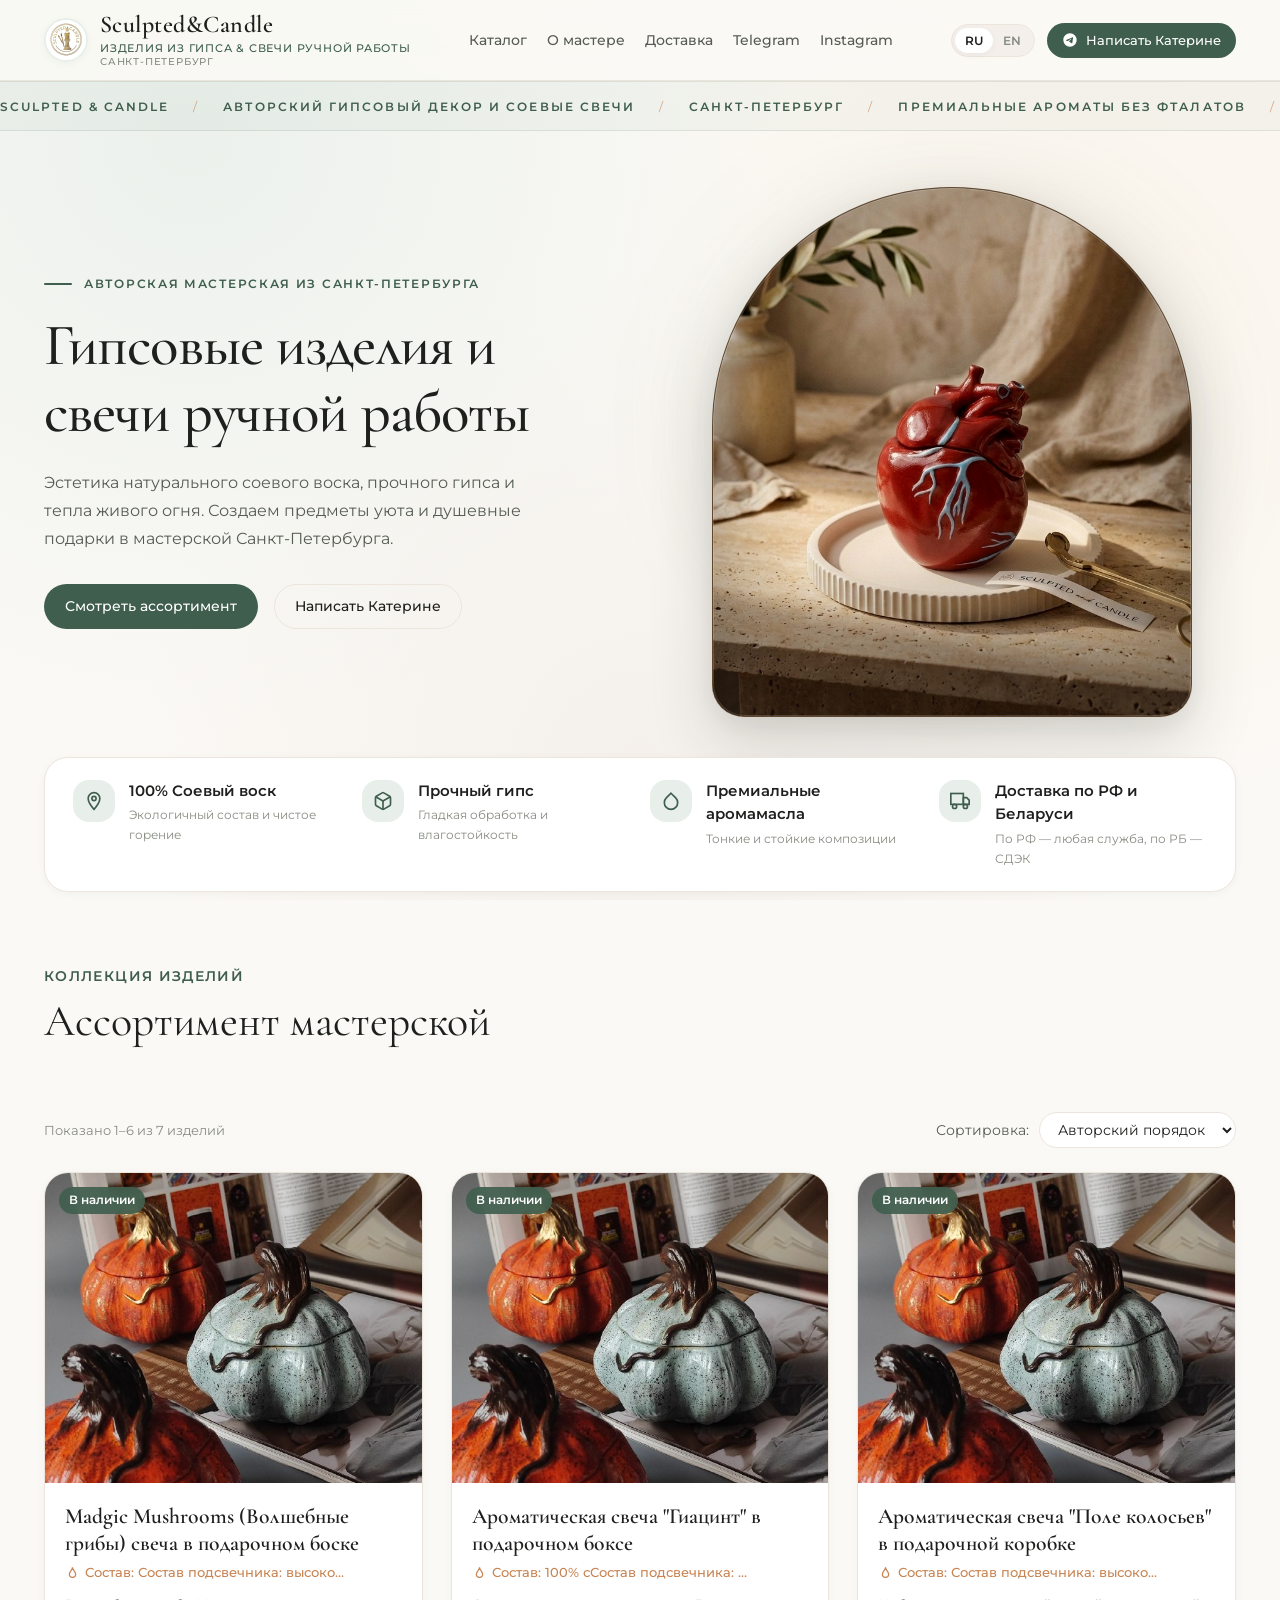
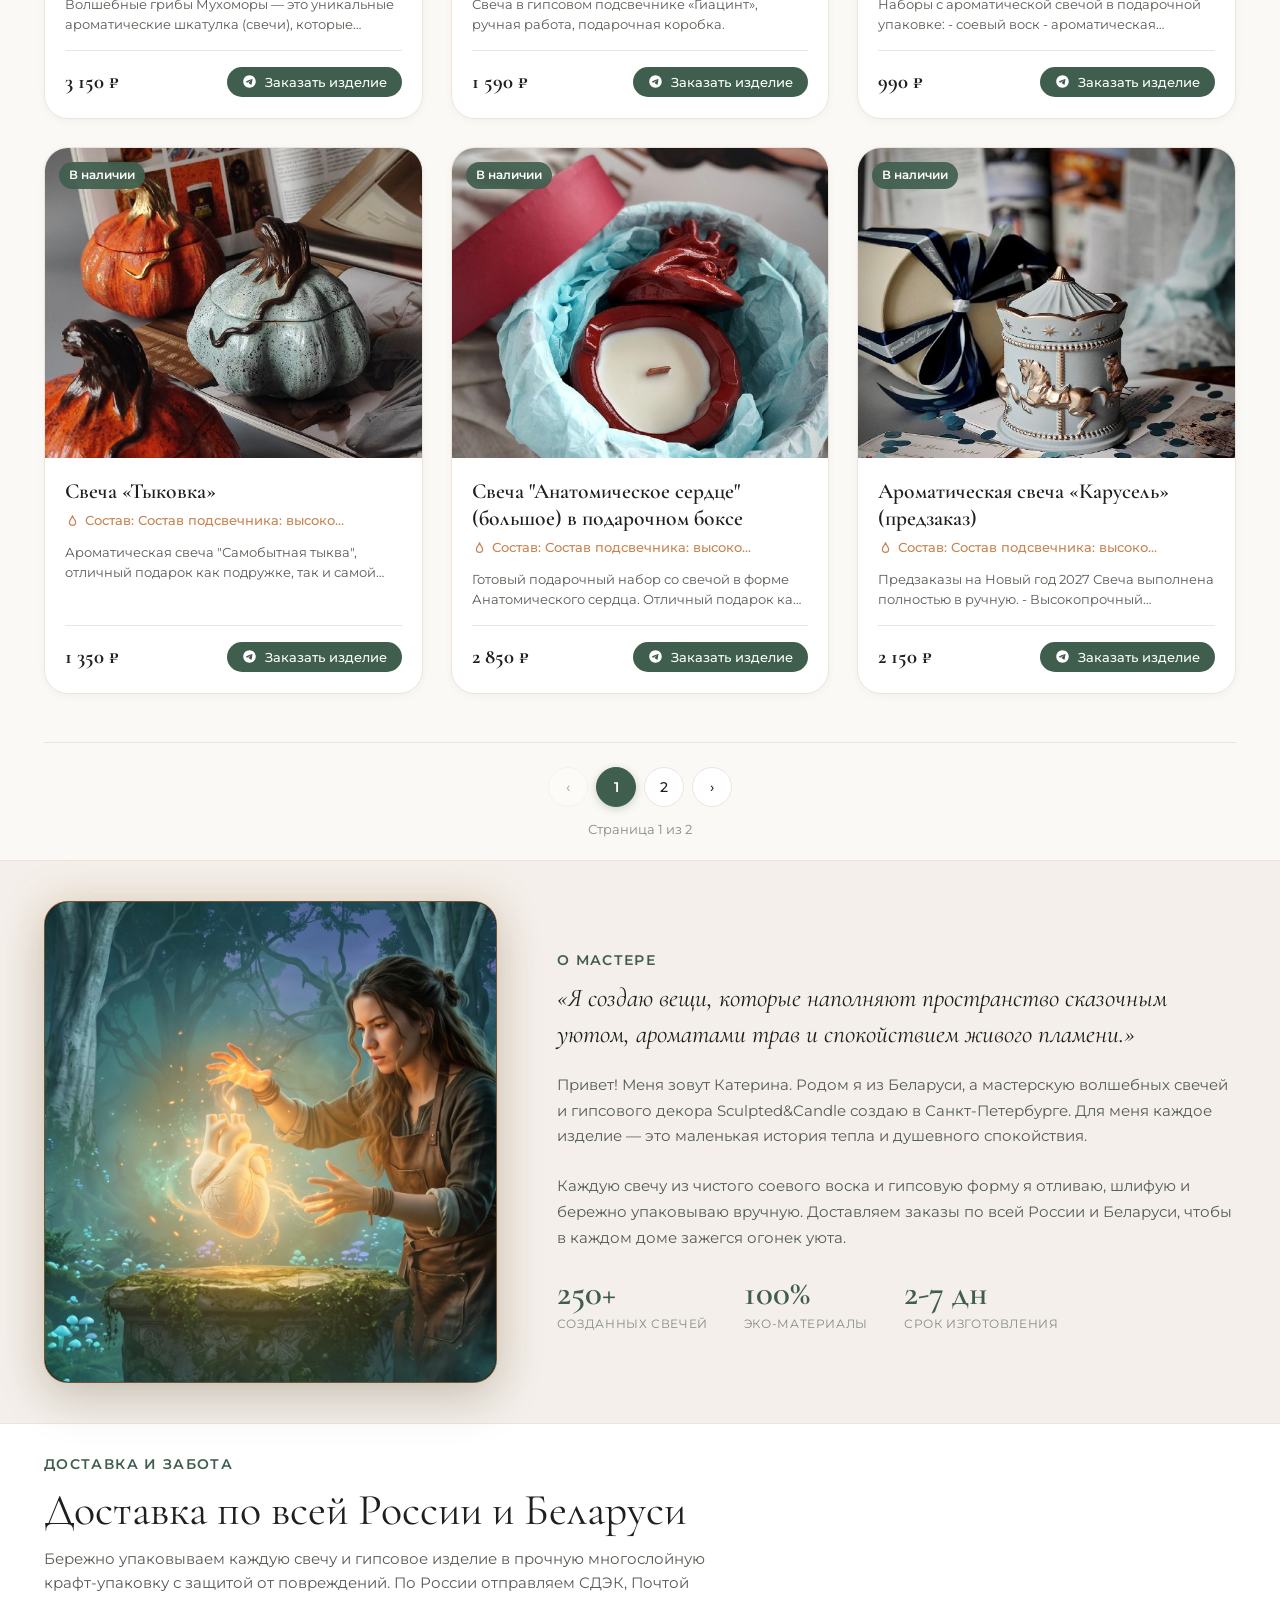
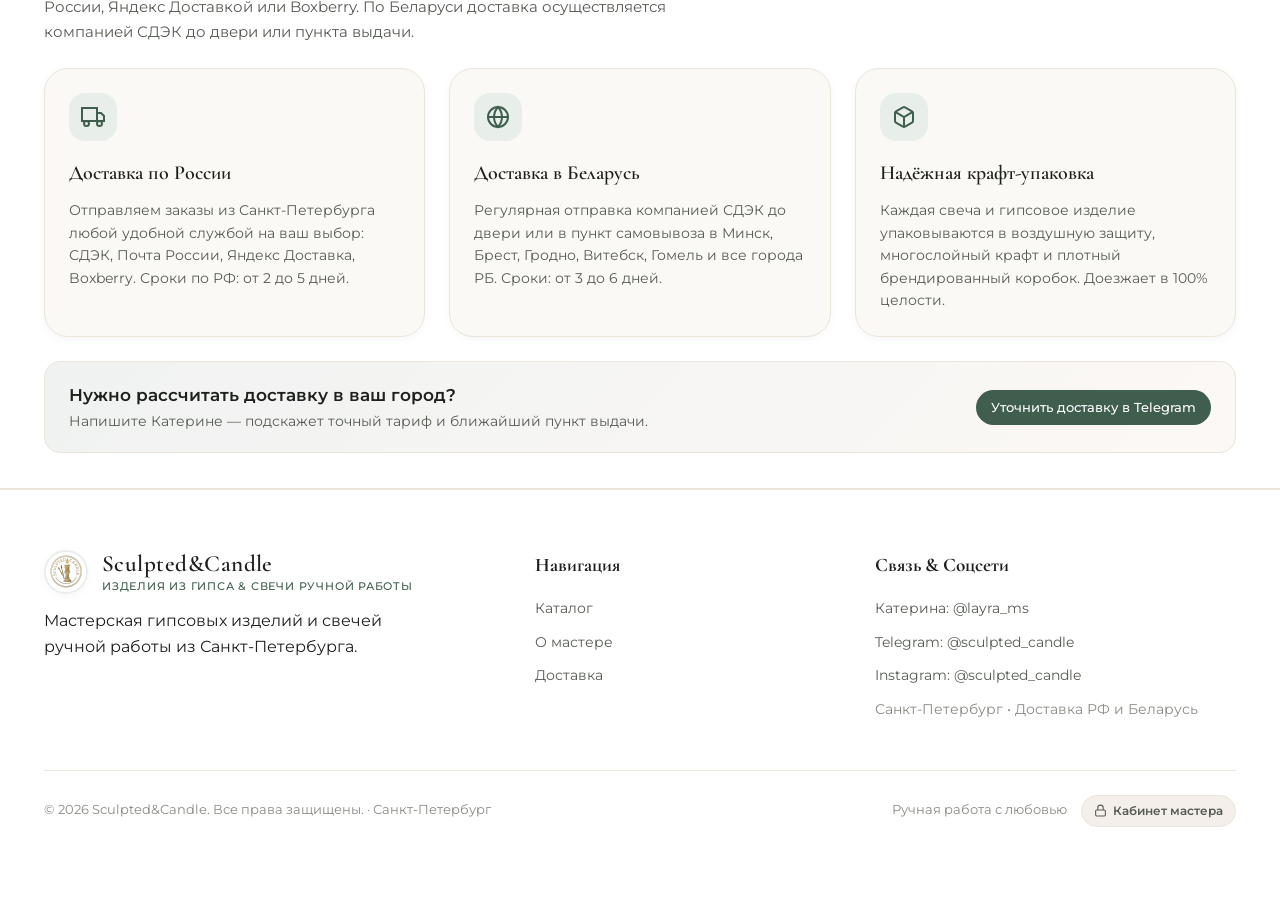
==== commit a3cec516: "feat: sync authentic TG catalog (8 products, 3 photos each, eBay export pack, scents)" ====
--- a/index.html
+++ b/index.html
@@ -18,7 +18,7 @@
   <link rel="preconnect" href="https://fonts.googleapis.com">
   <link rel="preconnect" href="https://fonts.gstatic.com" crossorigin>
   <link href="https://fonts.googleapis.com/css2?family=Cormorant+Garamond:ital,wght@0,400;0,500;0,600;0,700;1,400;1,600&family=Montserrat:ital,wght@0,300;0,400;0,500;0,600;0,700;1,400&display=swap" rel="stylesheet">
-  <link rel="stylesheet" href="assets/css/style.css?v=20261029_3">
+  <link rel="stylesheet" href="assets/css/style.css?v=20261030_2">
 </head>
 <body>
 
@@ -426,7 +426,7 @@
     </a>
   </nav>
 
-  <script src="assets/js/app.js?v=20261029_3"></script>
+  <script src="assets/js/app.js?v=20261030_2"></script>
 </body>
 </html>
 
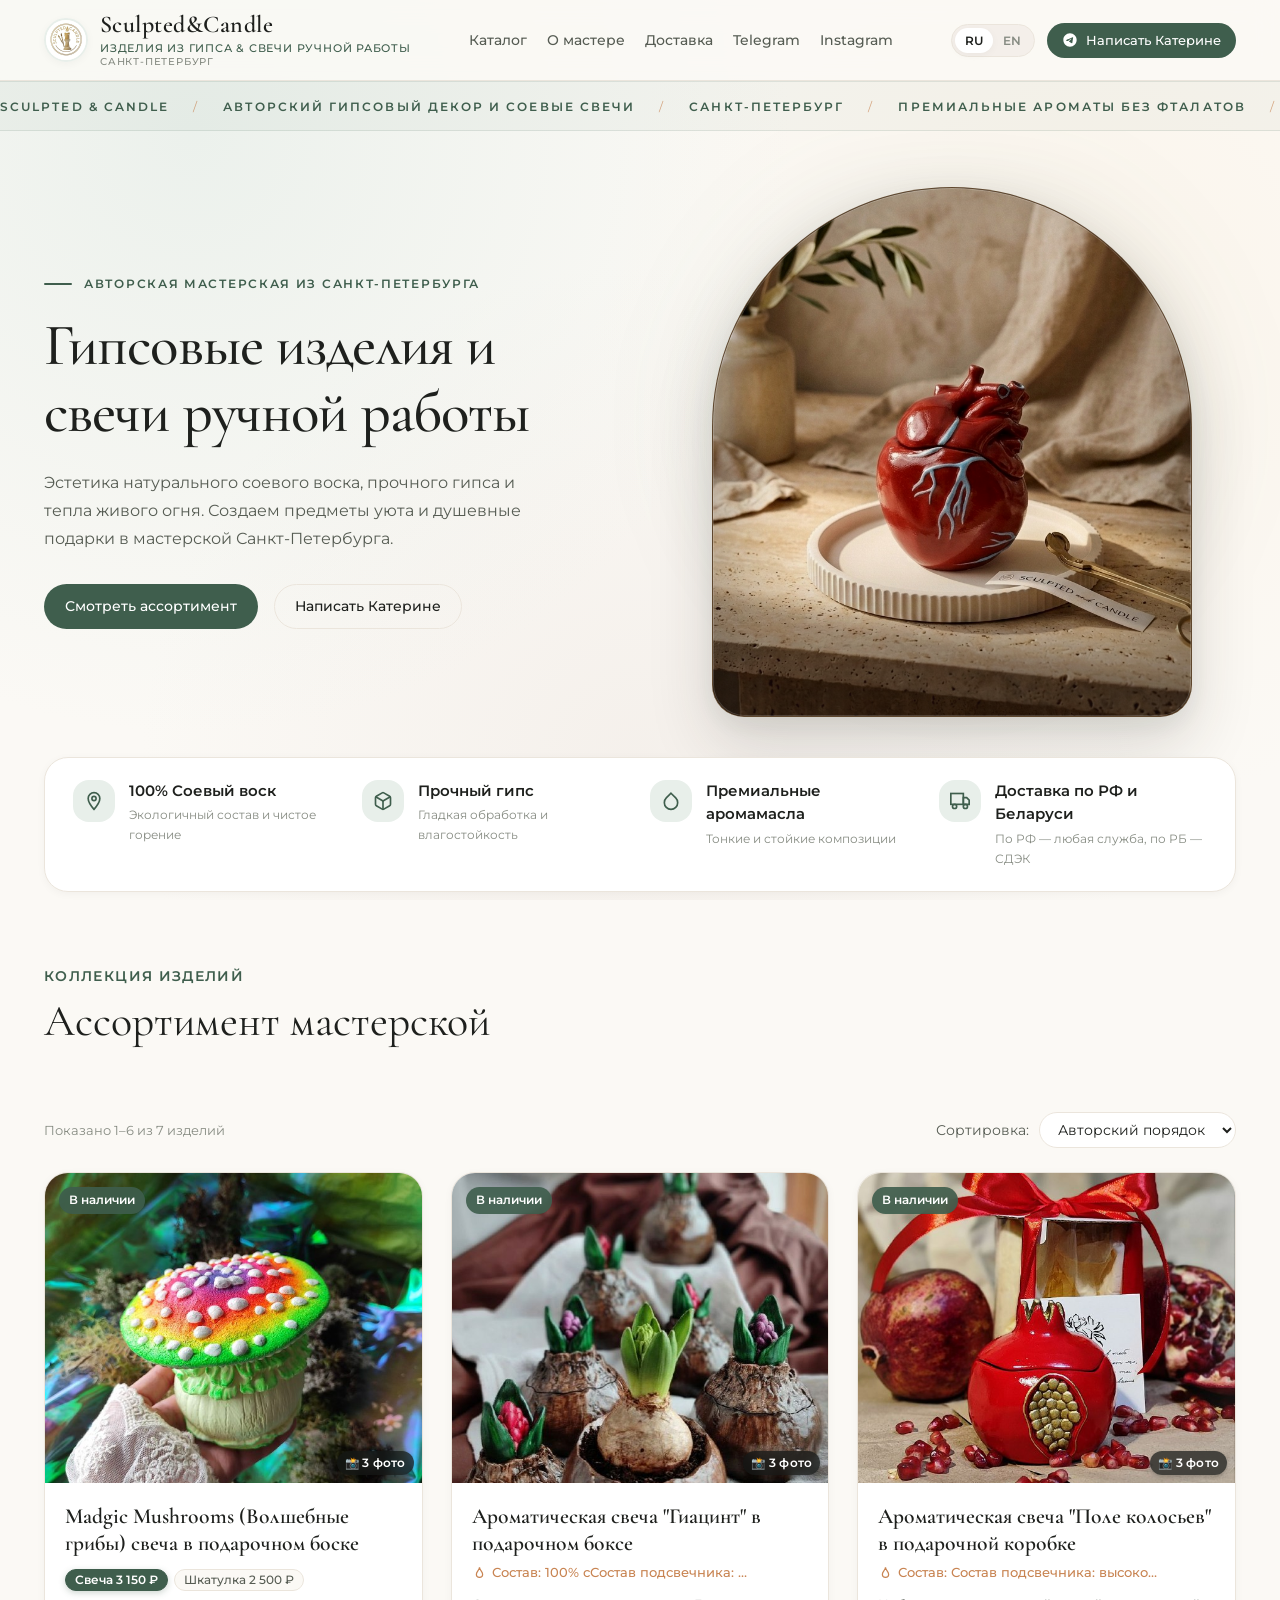
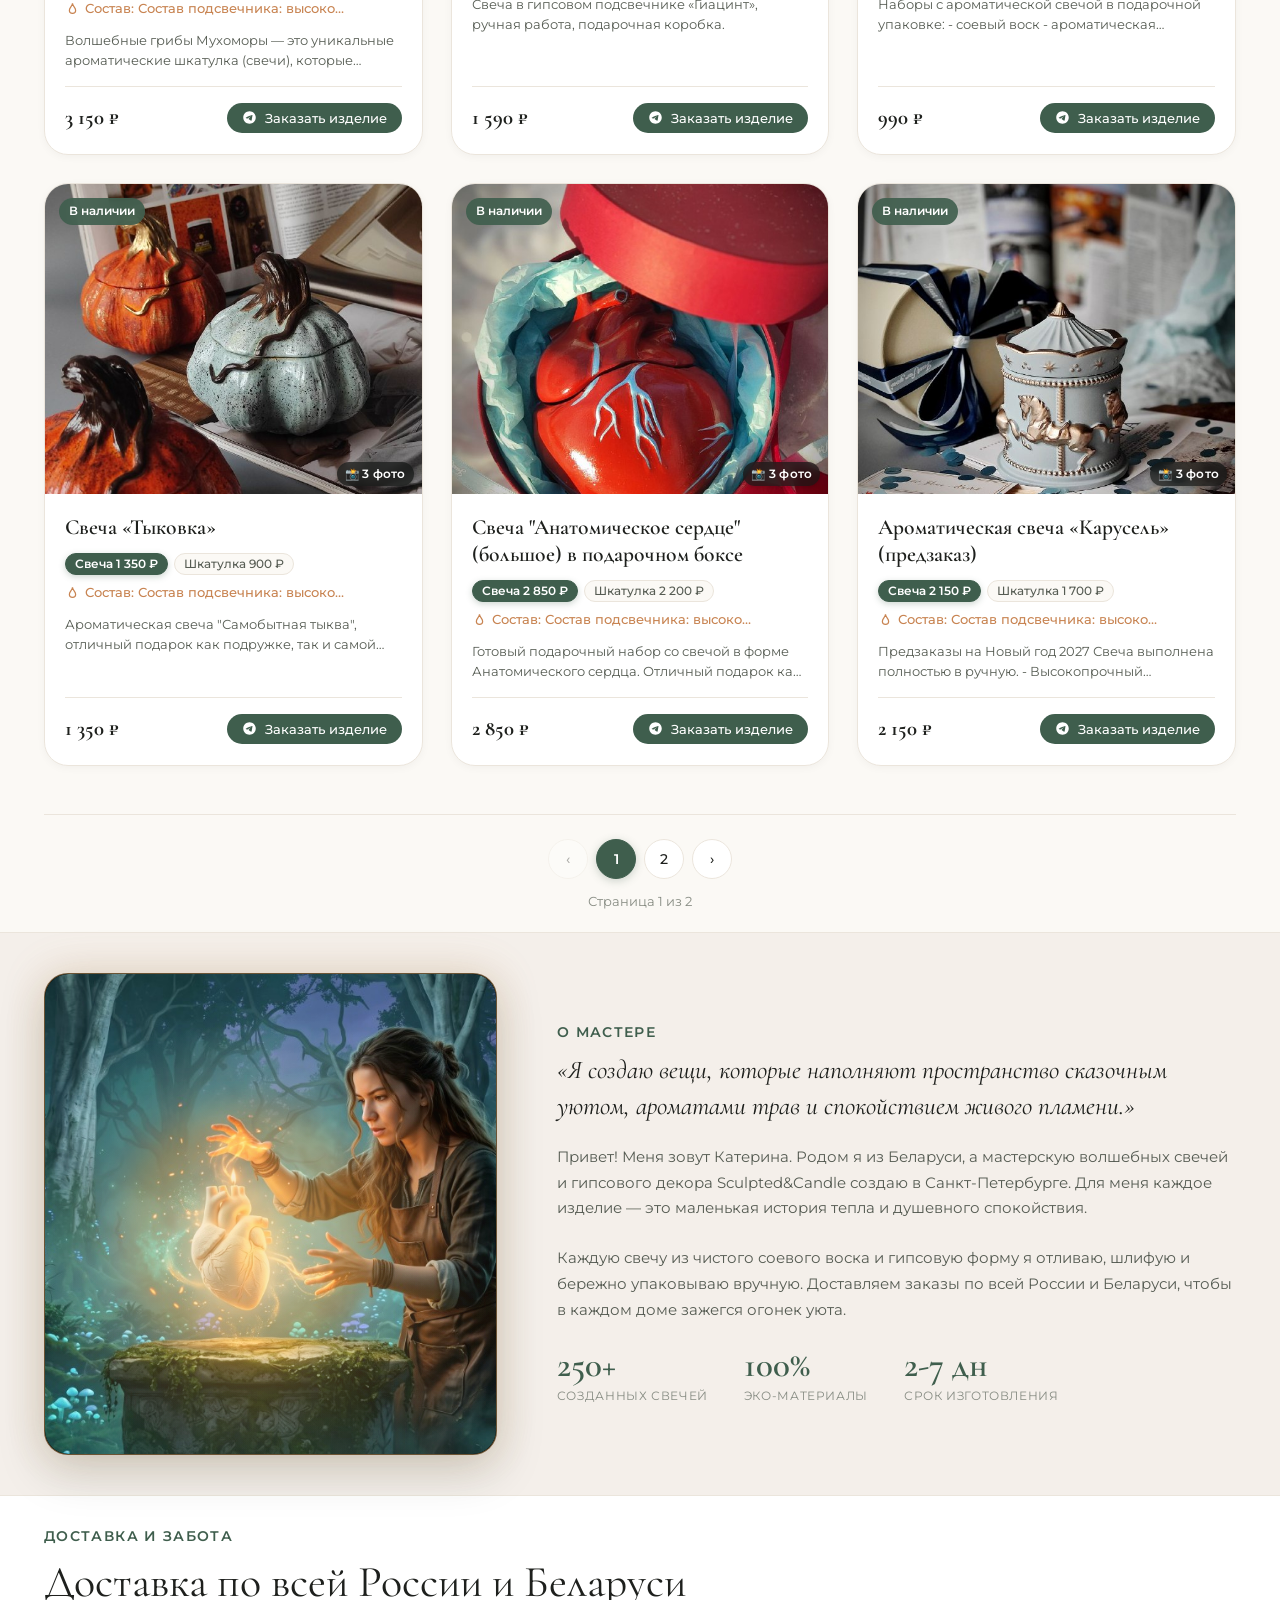
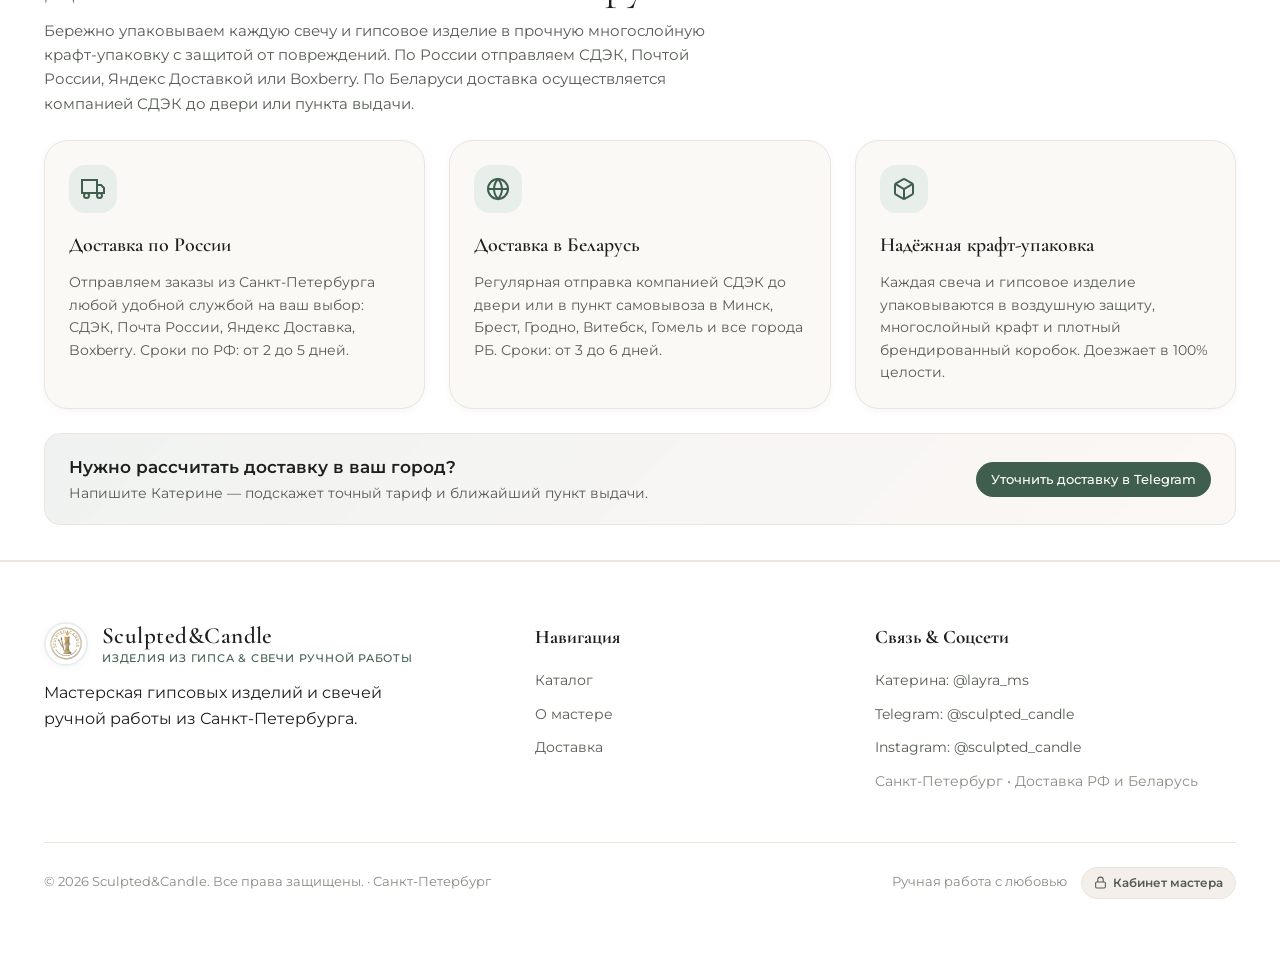
==== commit c62dc7ff: "feat: sync authentic TG catalog (8 products, 3 photos each, eBay export pack, scents)" ====
--- a/index.html
+++ b/index.html
@@ -18,7 +18,7 @@
   <link rel="preconnect" href="https://fonts.googleapis.com">
   <link rel="preconnect" href="https://fonts.gstatic.com" crossorigin>
   <link href="https://fonts.googleapis.com/css2?family=Cormorant+Garamond:ital,wght@0,400;0,500;0,600;0,700;1,400;1,600&family=Montserrat:ital,wght@0,300;0,400;0,500;0,600;0,700;1,400&display=swap" rel="stylesheet">
-  <link rel="stylesheet" href="assets/css/style.css?v=20261030_2">
+  <link rel="stylesheet" href="assets/css/style.css?v=20261030_3">
 </head>
 <body>
 
@@ -426,7 +426,7 @@
     </a>
   </nav>
 
-  <script src="assets/js/app.js?v=20261030_2"></script>
+  <script src="assets/js/app.js?v=20261030_3"></script>
 </body>
 </html>
 
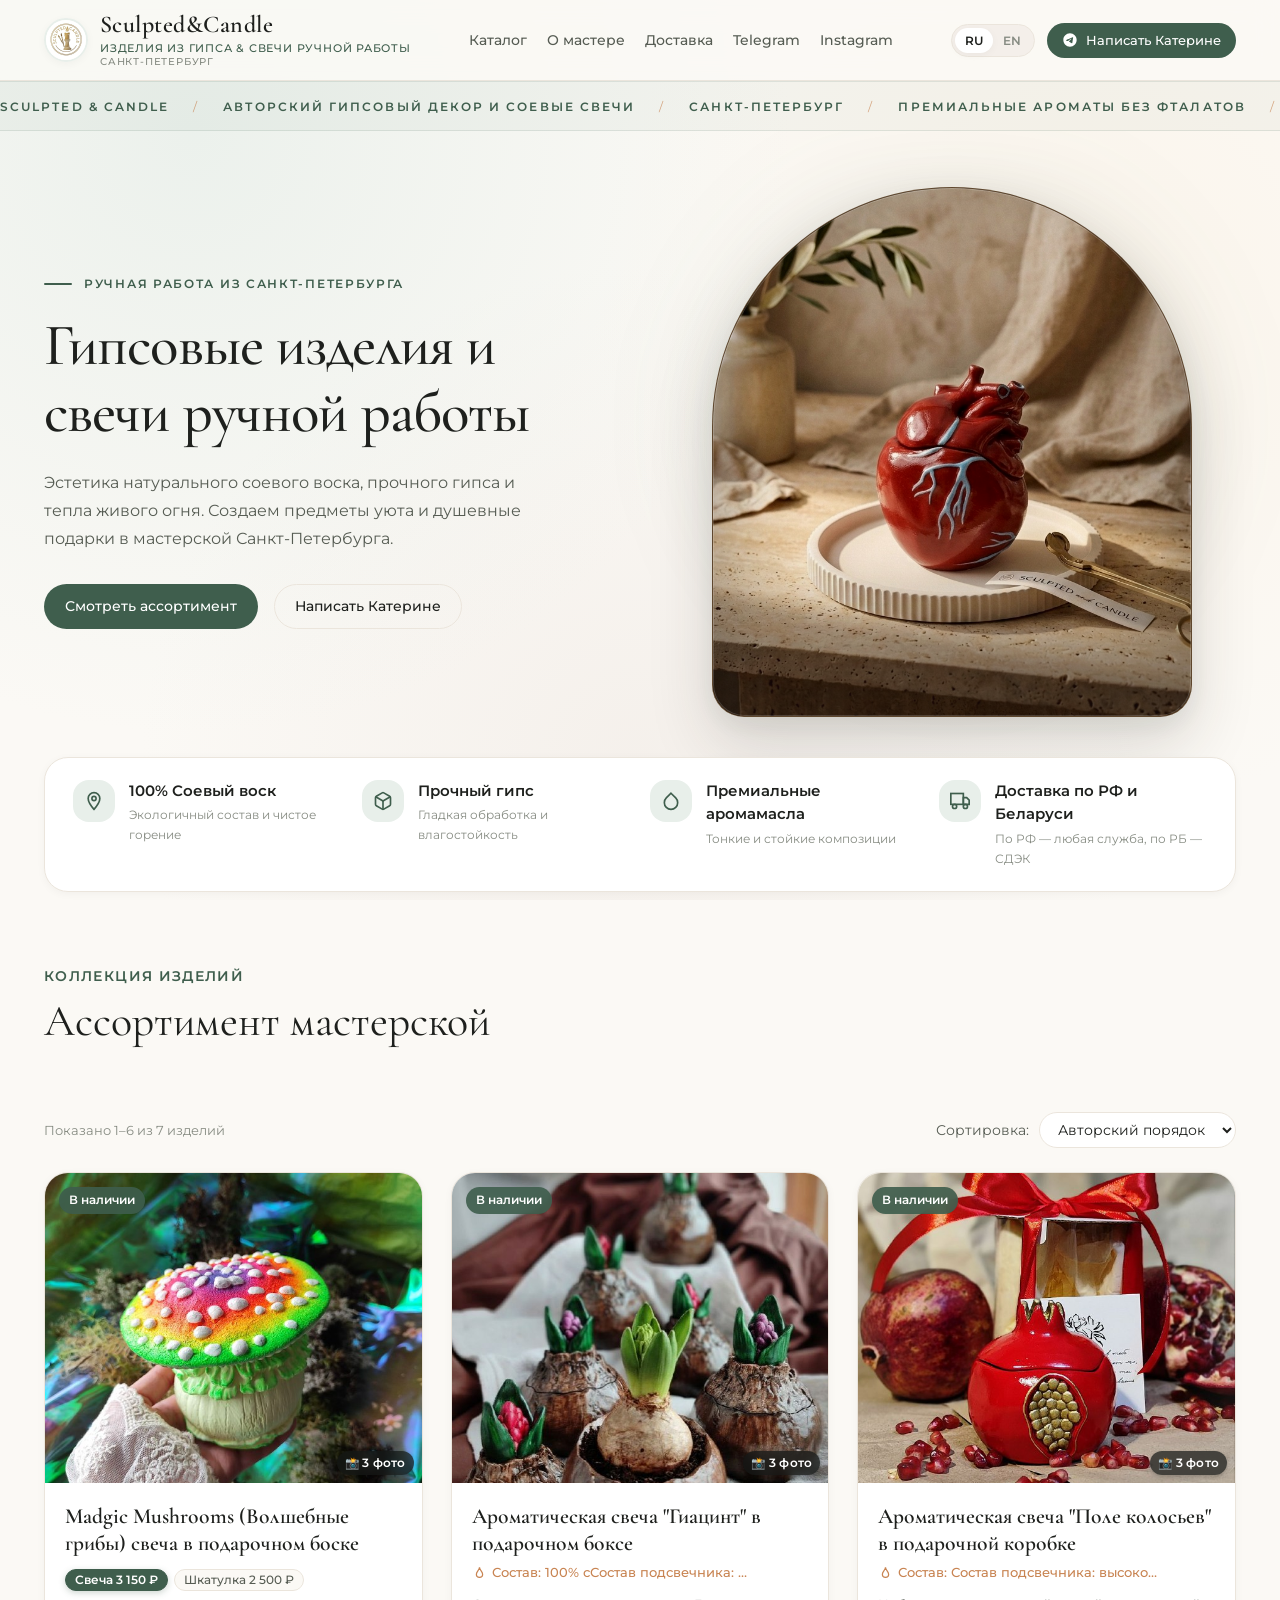
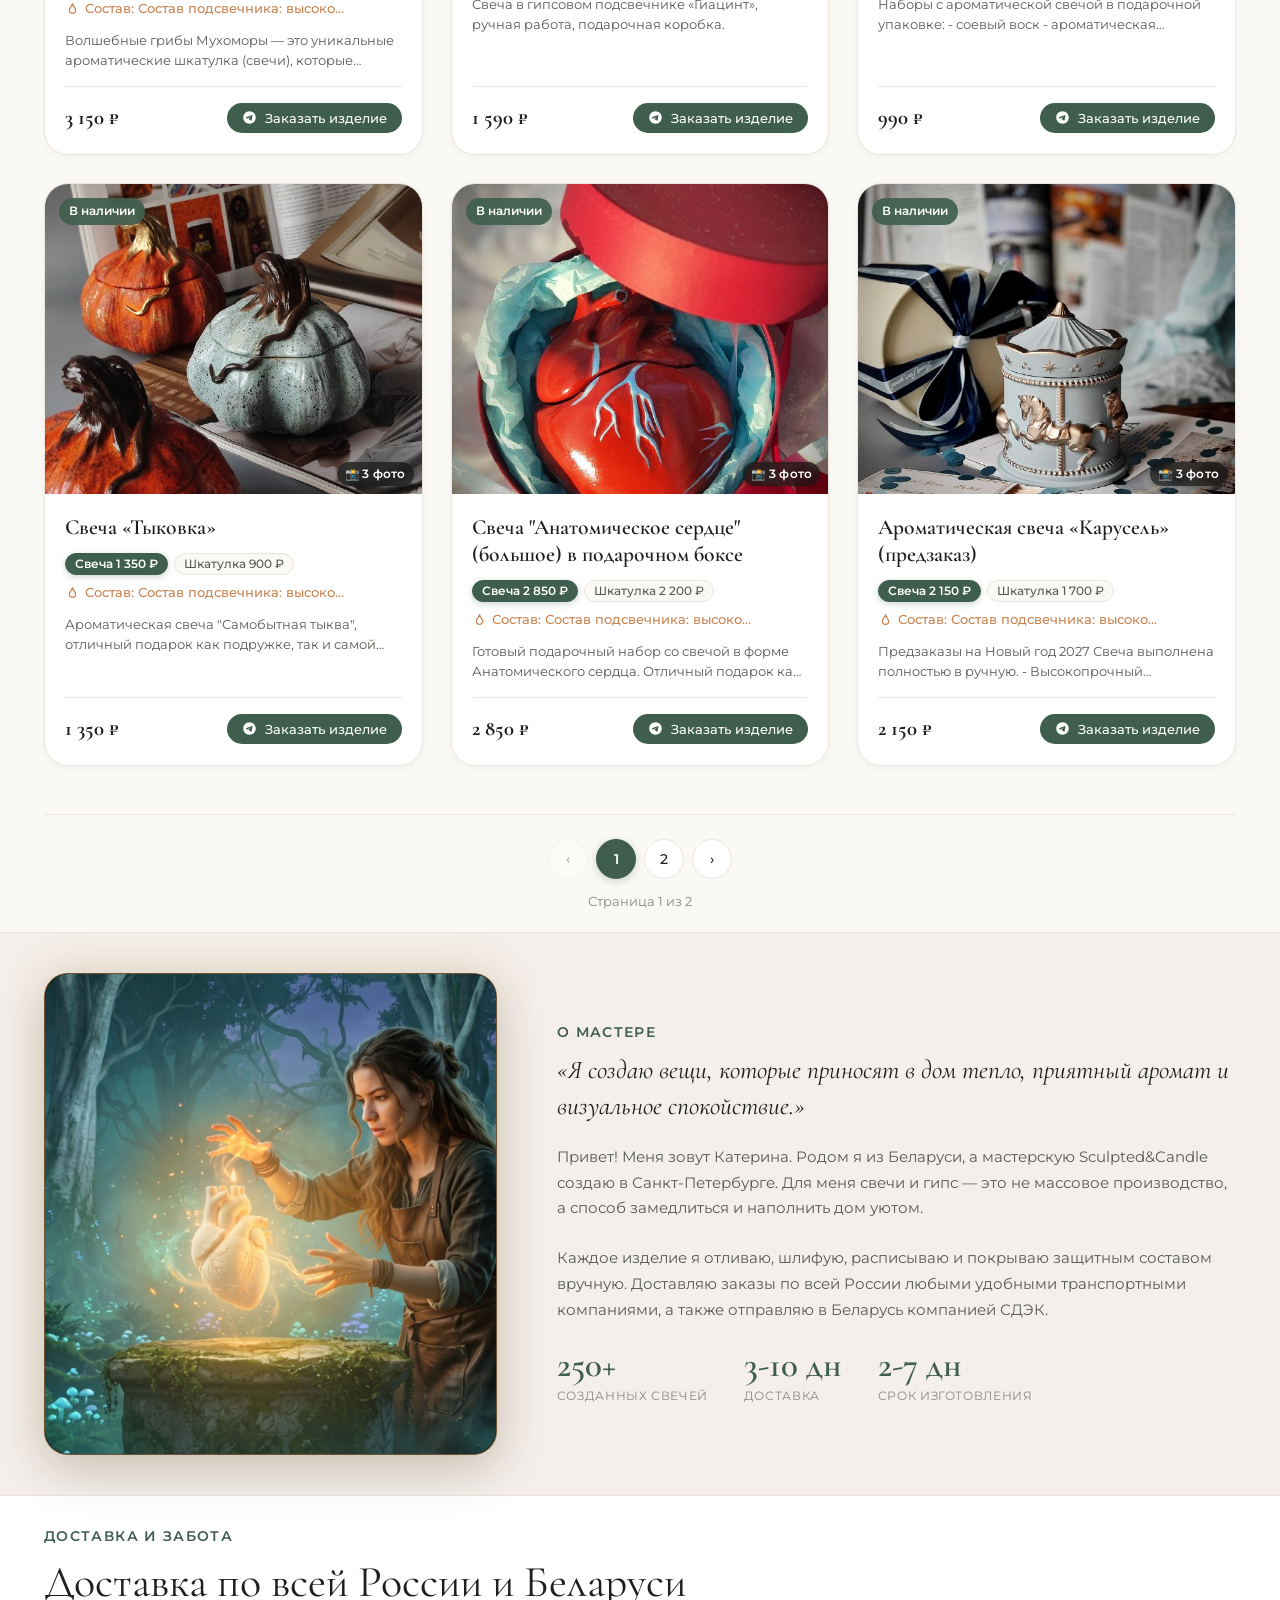
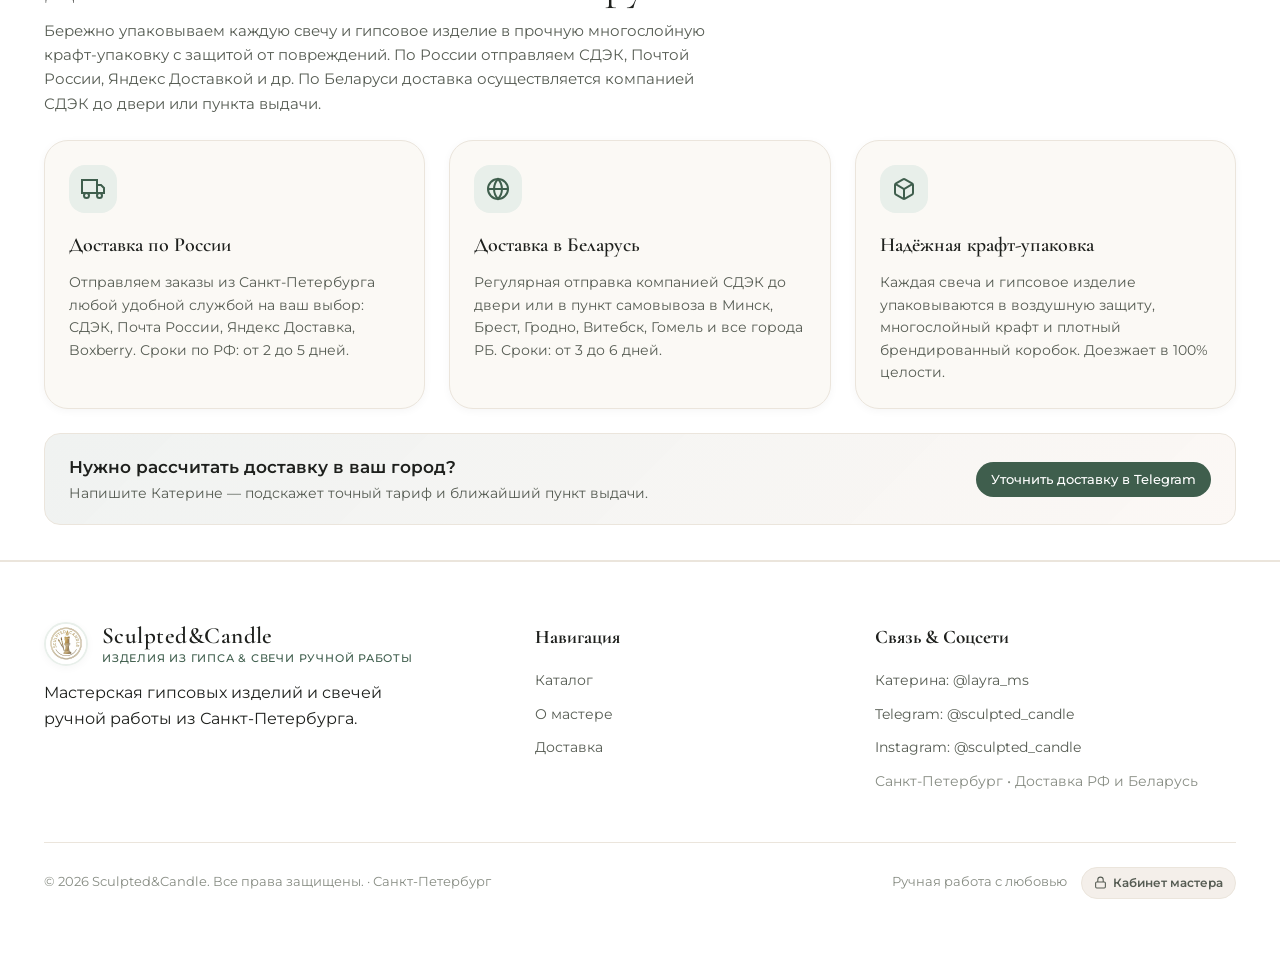
==== commit b0b77526: "content: update default markup with Katya authentic texts and bump version" ====
--- a/index.html
+++ b/index.html
@@ -9,8 +9,9 @@
   <meta property="og:type" content="website">
   <meta property="og:title" content="Sculpted&Candle — Изделия из гипса&свечи ручной работы">
   <meta property="og:description" content="Мастерская гипсовых изделий и свечей ручной работы из натурального соевого воска. Санкт-Петербург, доставка по РФ и Беларуси.">
-  <meta property="og:url" content="https://sculpted-candle.netlify.app">
-  <meta property="og:image" content="https://sculpted-candle.netlify.app/assets/img/fairy_katerina.jpg">
+  <link rel="canonical" href="https://sculpted-candle.github.io/">
+  <meta property="og:url" content="https://sculpted-candle.github.io/">
+  <meta property="og:image" content="https://sculpted-candle.github.io/assets/img/fairy_katerina.jpg">
   <meta property="og:locale" content="ru_RU">
   <meta name="twitter:card" content="summary_large_image">
   <meta name="theme-color" content="#3F5E4D">
@@ -19,6 +20,28 @@
   <link rel="preconnect" href="https://fonts.gstatic.com" crossorigin>
   <link href="https://fonts.googleapis.com/css2?family=Cormorant+Garamond:ital,wght@0,400;0,500;0,600;0,700;1,400;1,600&family=Montserrat:ital,wght@0,300;0,400;0,500;0,600;0,700;1,400&display=swap" rel="stylesheet">
   <link rel="stylesheet" href="assets/css/style.css?v=20261030_3">
+  <!-- Schema.org JSON-LD Structured Data for Google Search -->
+  <script type="application/ld+json">
+  {
+    "@context": "https://schema.org",
+    "@type": "Store",
+    "name": "Sculpted&Candle",
+    "image": "https://sculpted-candle.github.io/assets/img/fairy_katerina.jpg",
+    "description": "Мастерская гипсовых изделий и соевых свечей ручной работы. Санкт-Петербург, доставка СДЭК по РФ и Беларуси.",
+    "url": "https://sculpted-candle.github.io/",
+    "telephone": "+79810469851",
+    "priceRange": "900 - 3500 RUB",
+    "address": {
+      "@type": "PostalAddress",
+      "addressLocality": "Санкт-Петербург",
+      "addressCountry": "RU"
+    },
+    "sameAs": [
+      "https://t.me/sculpted_candle",
+      "https://instagram.com/sculpted_candle"
+    ]
+  }
+  </script>
 </head>
 <body>
 
@@ -255,13 +278,13 @@
         <div class="reveal-right">
           <div class="section-subtitle" data-i18n="aboutSub">О мастере</div>
           <blockquote class="about-quote" data-i18n="aboutQuote">
-            «Я создаю вещи, которые наполняют пространство сказочным уютом, ароматами трав и спокойствием живого пламени.»
+            «Я создаю вещи, которые приносят в дом тепло, приятный аромат и визуальное спокойствие.»
           </blockquote>
           <p class="about-text" data-i18n="aboutText1">
-            Привет! Меня зовут Катерина. Родом я из Беларуси, а мастерскую волшебных свечей и гипсового декора Sculpted&Candle создаю в Санкт-Петербурге. Для меня каждое изделие — это маленькая история тепла и душевного спокойствия.
+            Привет! Меня зовут Катерина. Родом я из Беларуси, а мастерскую Sculpted&Candle создаю в Санкт-Петербурге. Для меня свечи и гипс — это не массовое производство, а способ замедлиться и наполнить дом уютом.
           </p>
           <p class="about-text" data-i18n="aboutText2">
-            Каждую свечу из чистого соевого воска и гипсовую форму я отливаю, шлифую и бережно упаковываю вручную. Доставляем заказы по всей России и Беларуси, чтобы в каждом доме зажегся огонек уюта.
+            Каждое изделие я отливаю, шлифую, расписываю и покрываю защитным составом вручную. Доставляю заказы по всей России любыми удобными транспортными компаниями, а также отправляю в Беларусь компанией СДЭК.
           </p>
           
           <div class="about-stats">
@@ -291,7 +314,7 @@
             <div class="section-subtitle" data-i18n="deliverySub">Доставка и забота</div>
             <h2 class="heading-lg" data-i18n="deliveryTitle">Доставка по всей России и Беларуси</h2>
             <p class="section-desc delivery-lead-desc" data-i18n="deliveryDesc" style="margin-top: 10px; color: var(--text-secondary); max-width: 680px; font-size: 0.95rem; line-height: 1.6;">
-              Бережно упаковываем каждую свечу и гипсовое изделие в прочную многослойную крафт-упаковку с защитой от повреждений. По России отправляем СДЭК, Почтой России, Яндекс Доставкой или Boxberry. По Беларуси доставка осуществляется компанией СДЭК до двери или пункта выдачи.
+              Бережно упаковываем каждую свечу и гипсовое изделие в прочную многослойную крафт-упаковку с защитой от повреждений. По России отправляем СДЭК, Почтой России, Яндекс Доставкой и др. По Беларуси доставка осуществляется компанией СДЭК до двери или пункта выдачи.
             </p>
           </div>
         </div>
